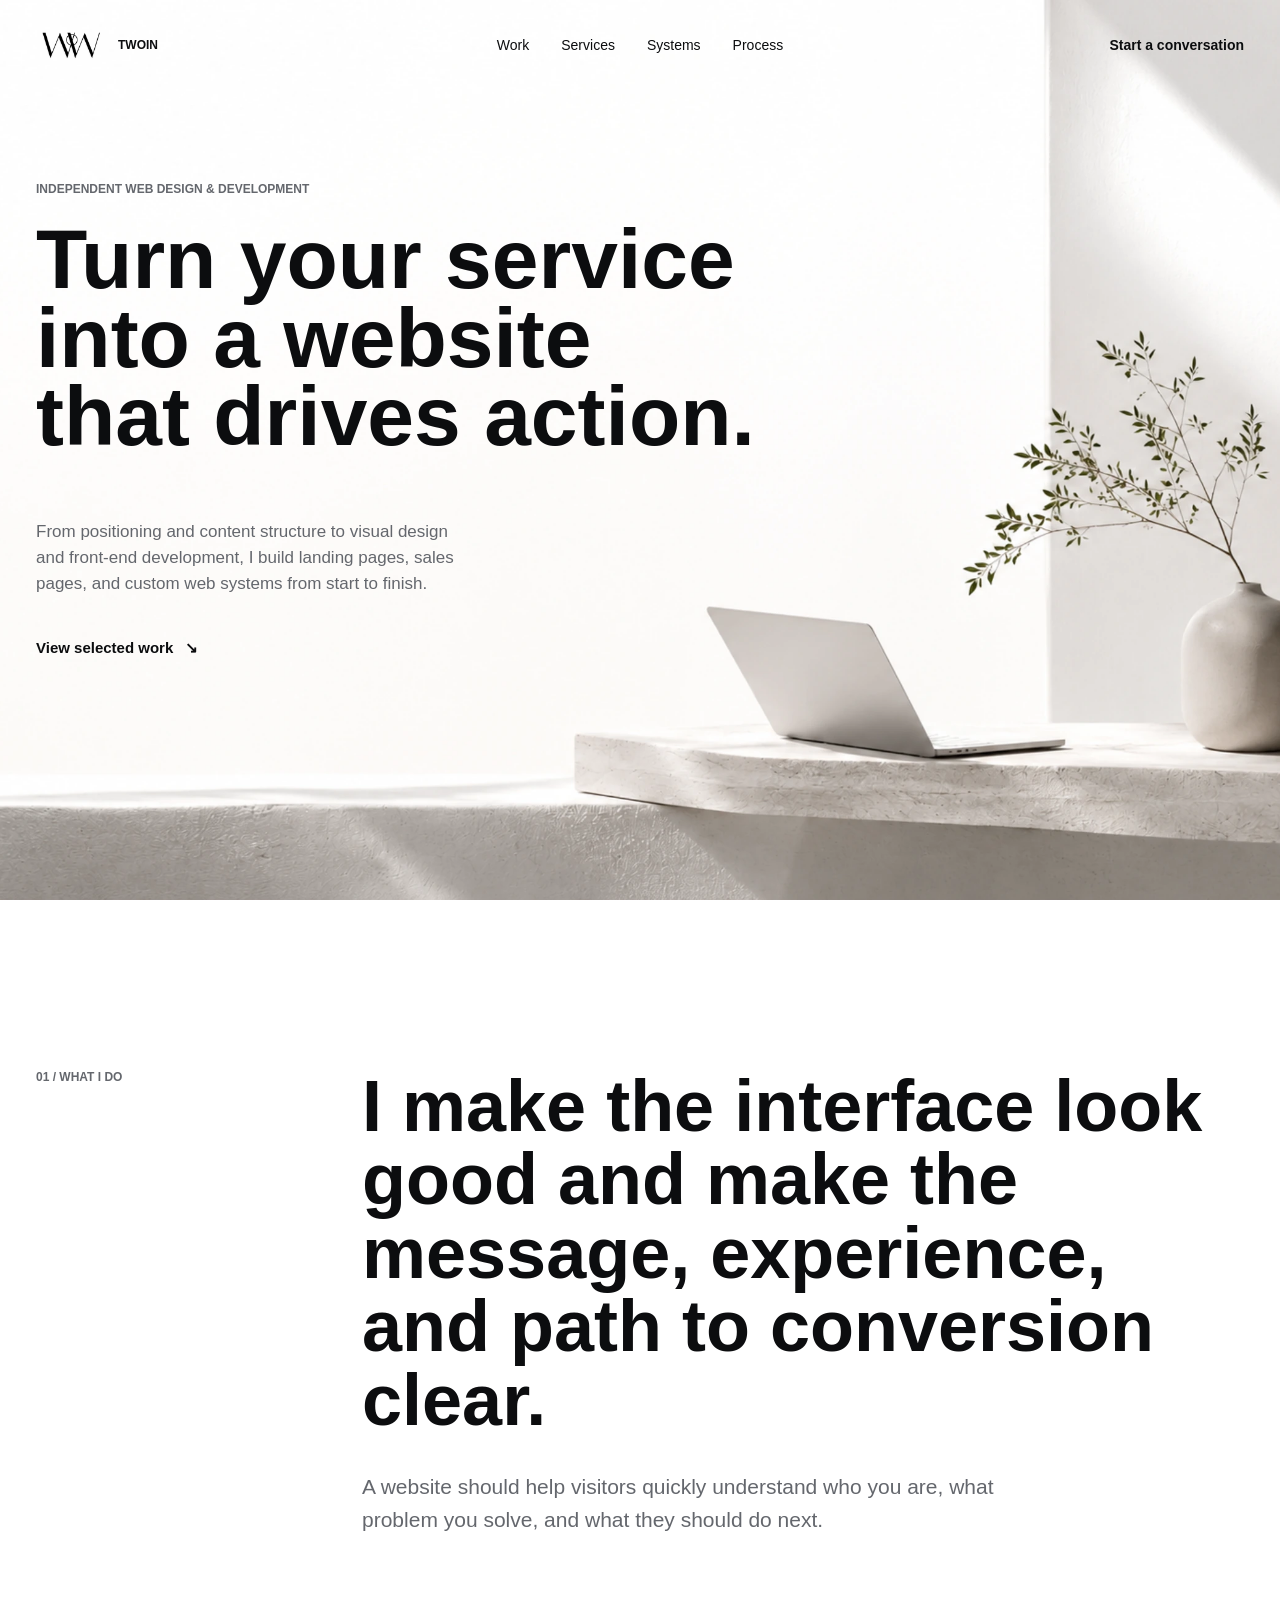
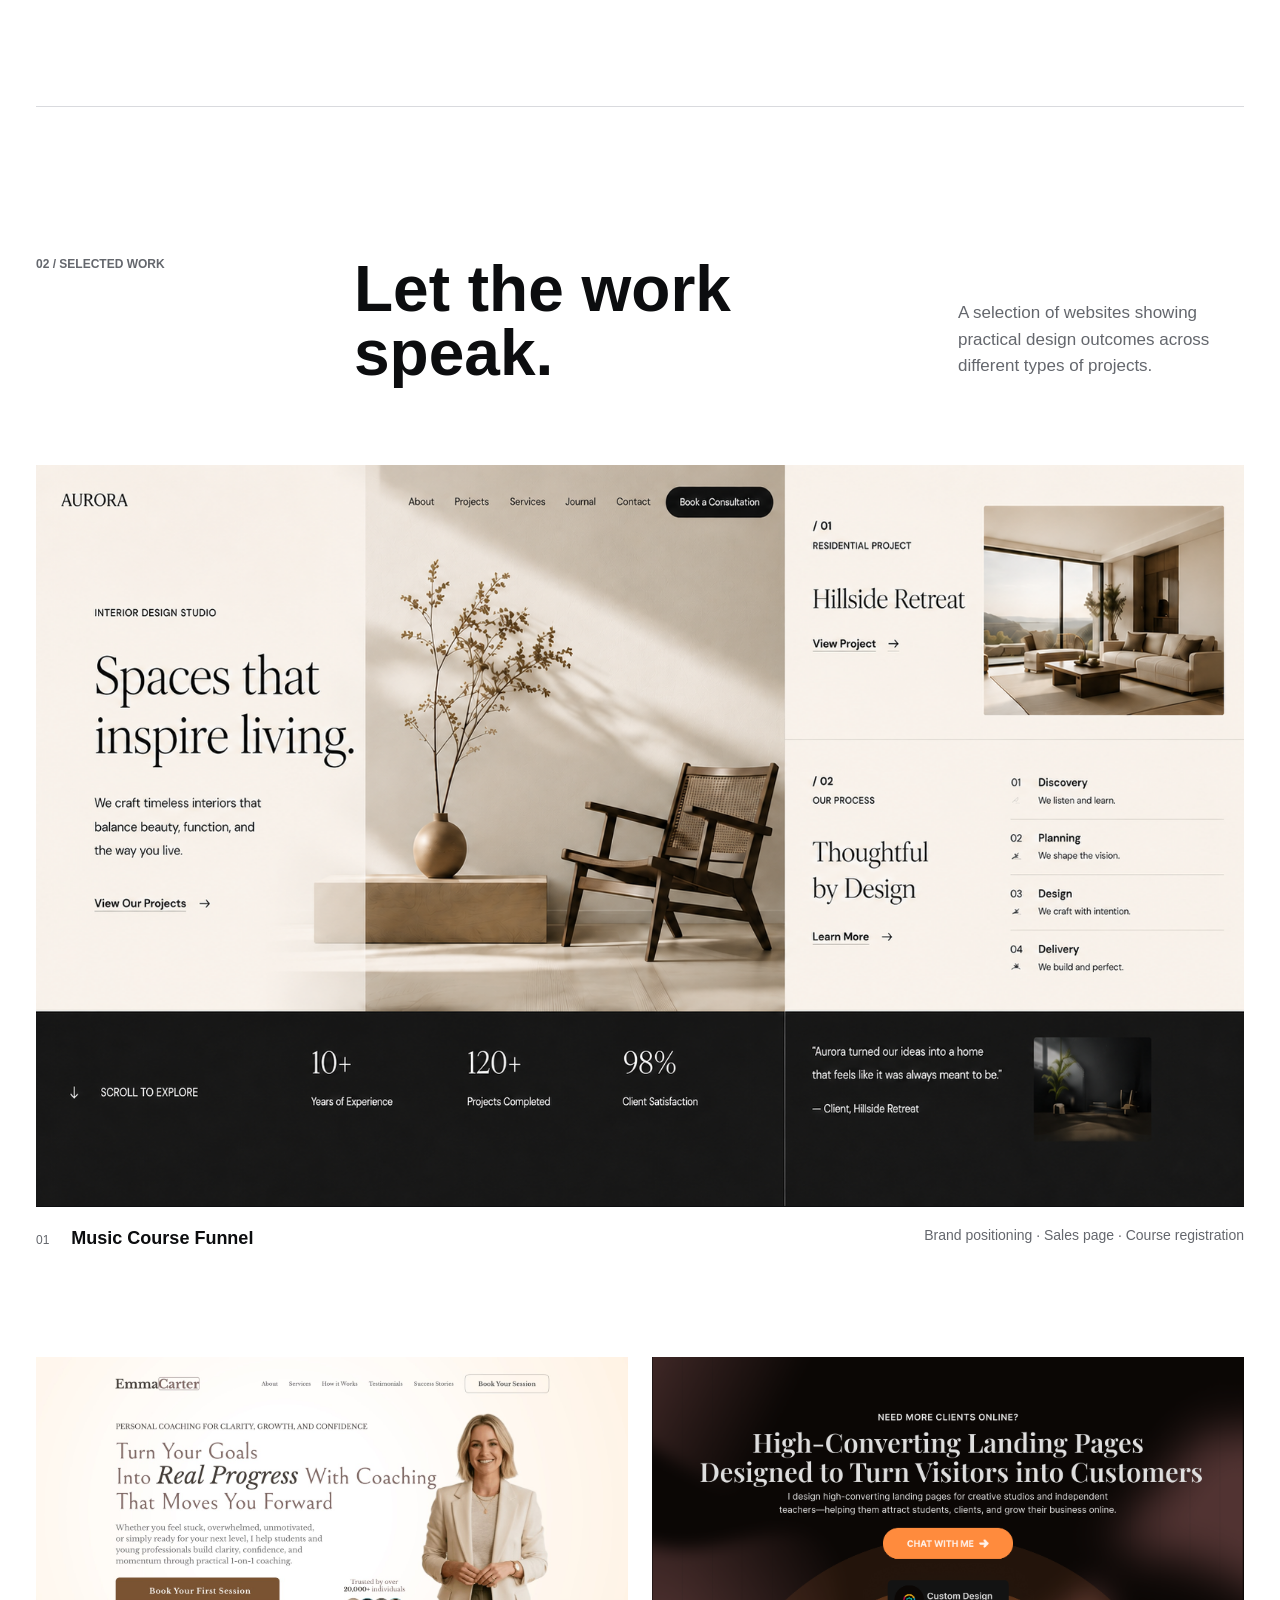
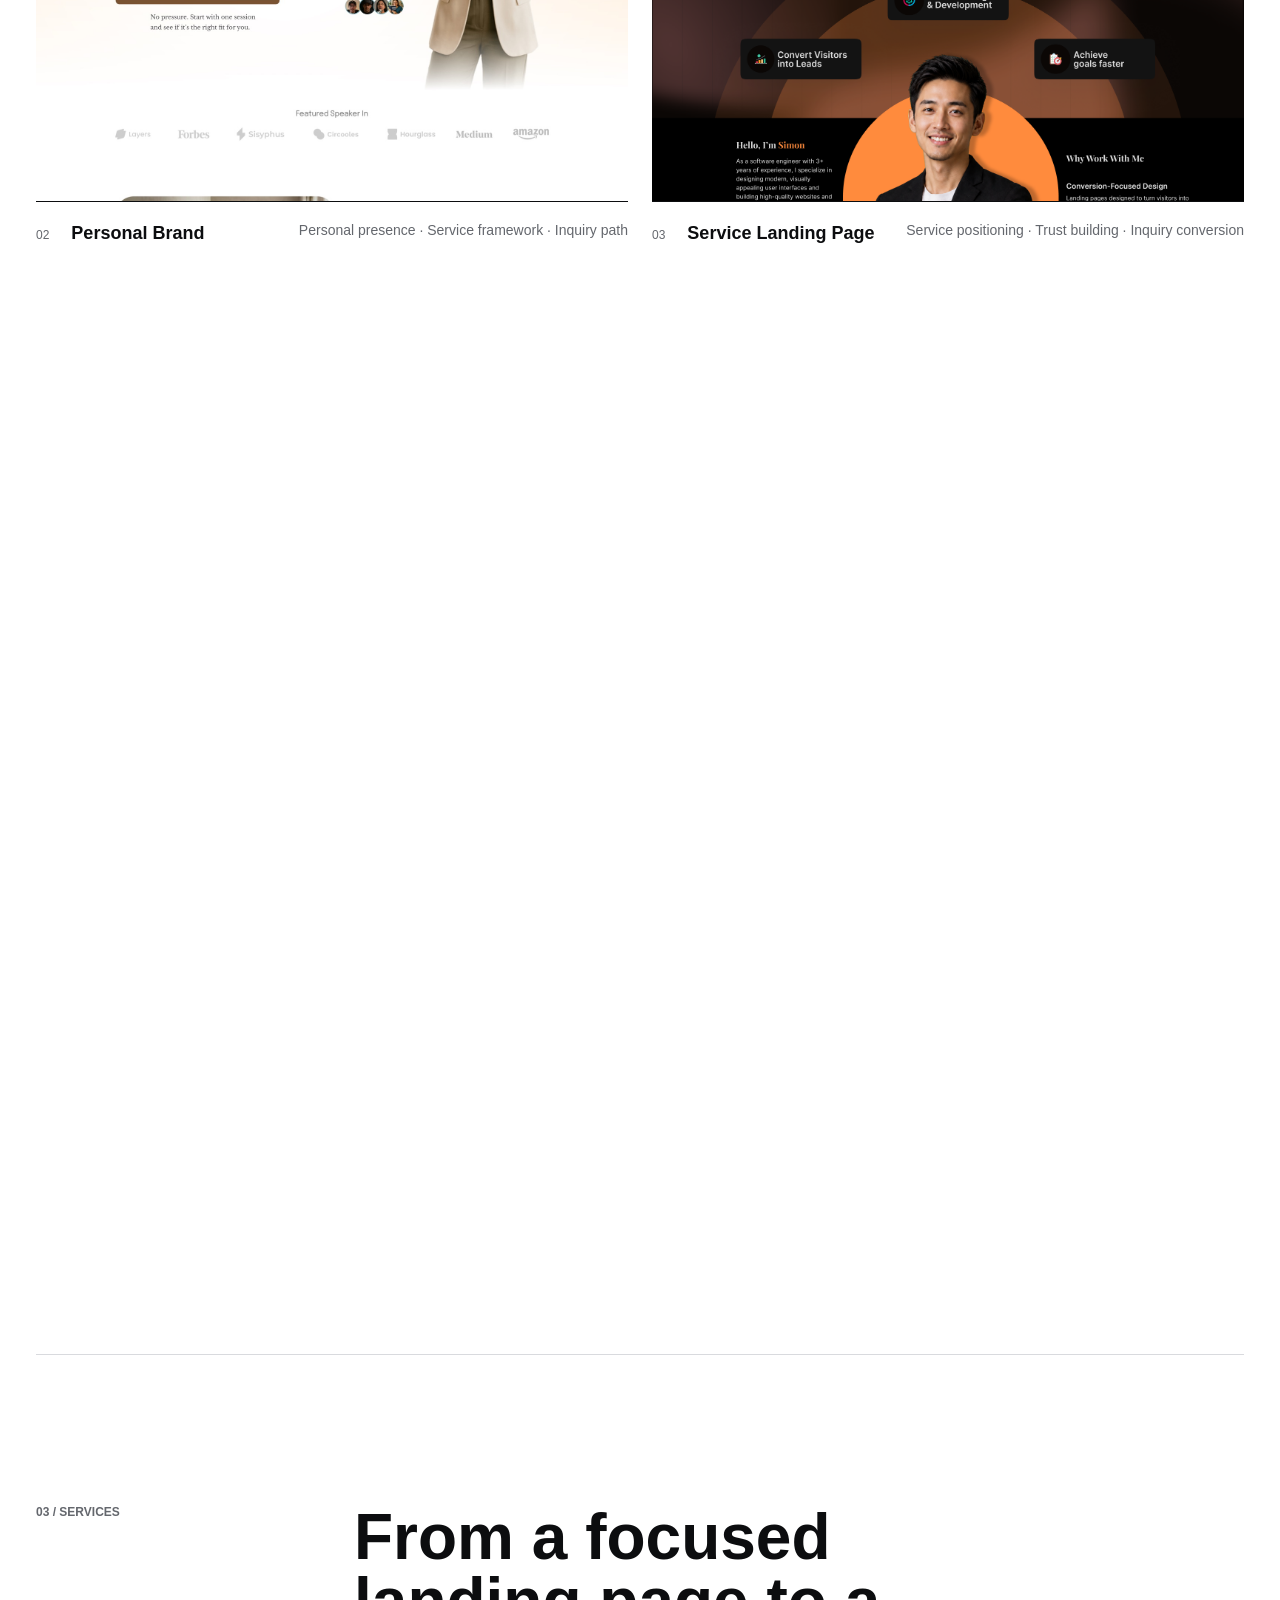
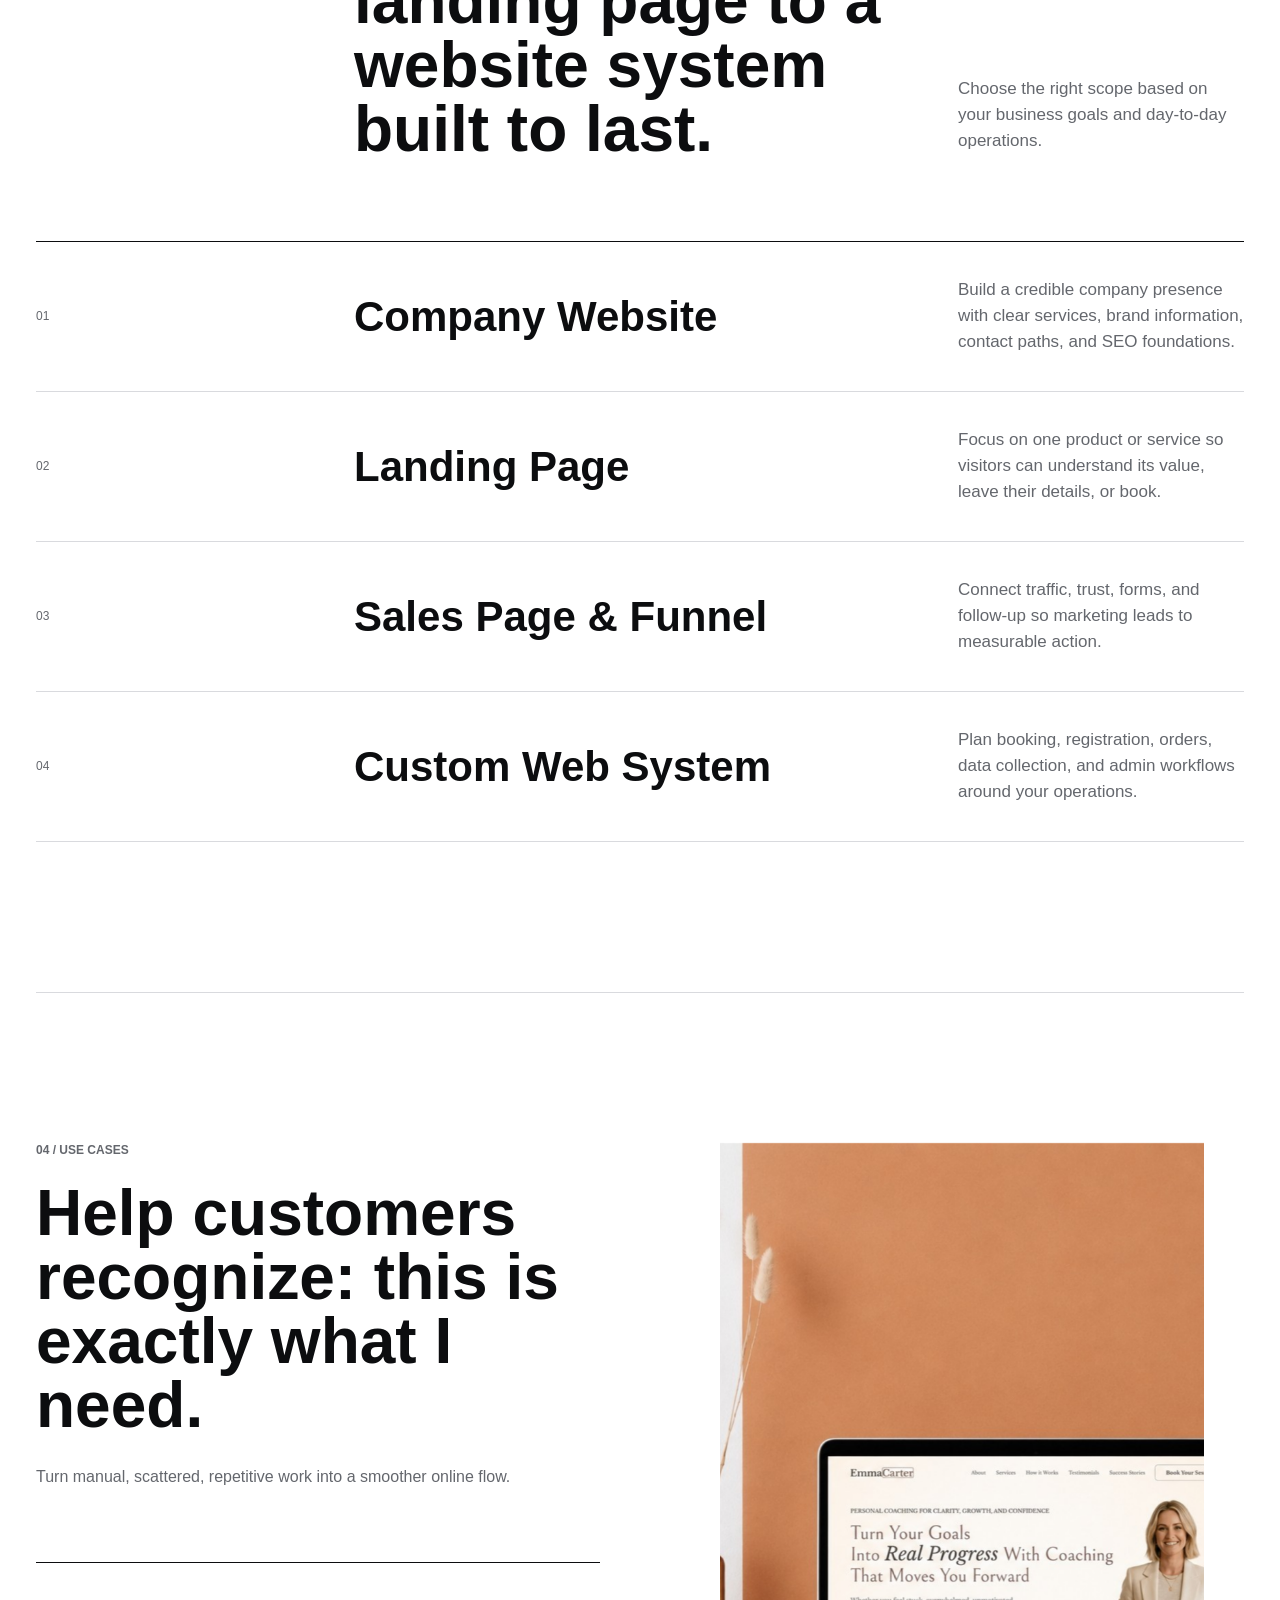
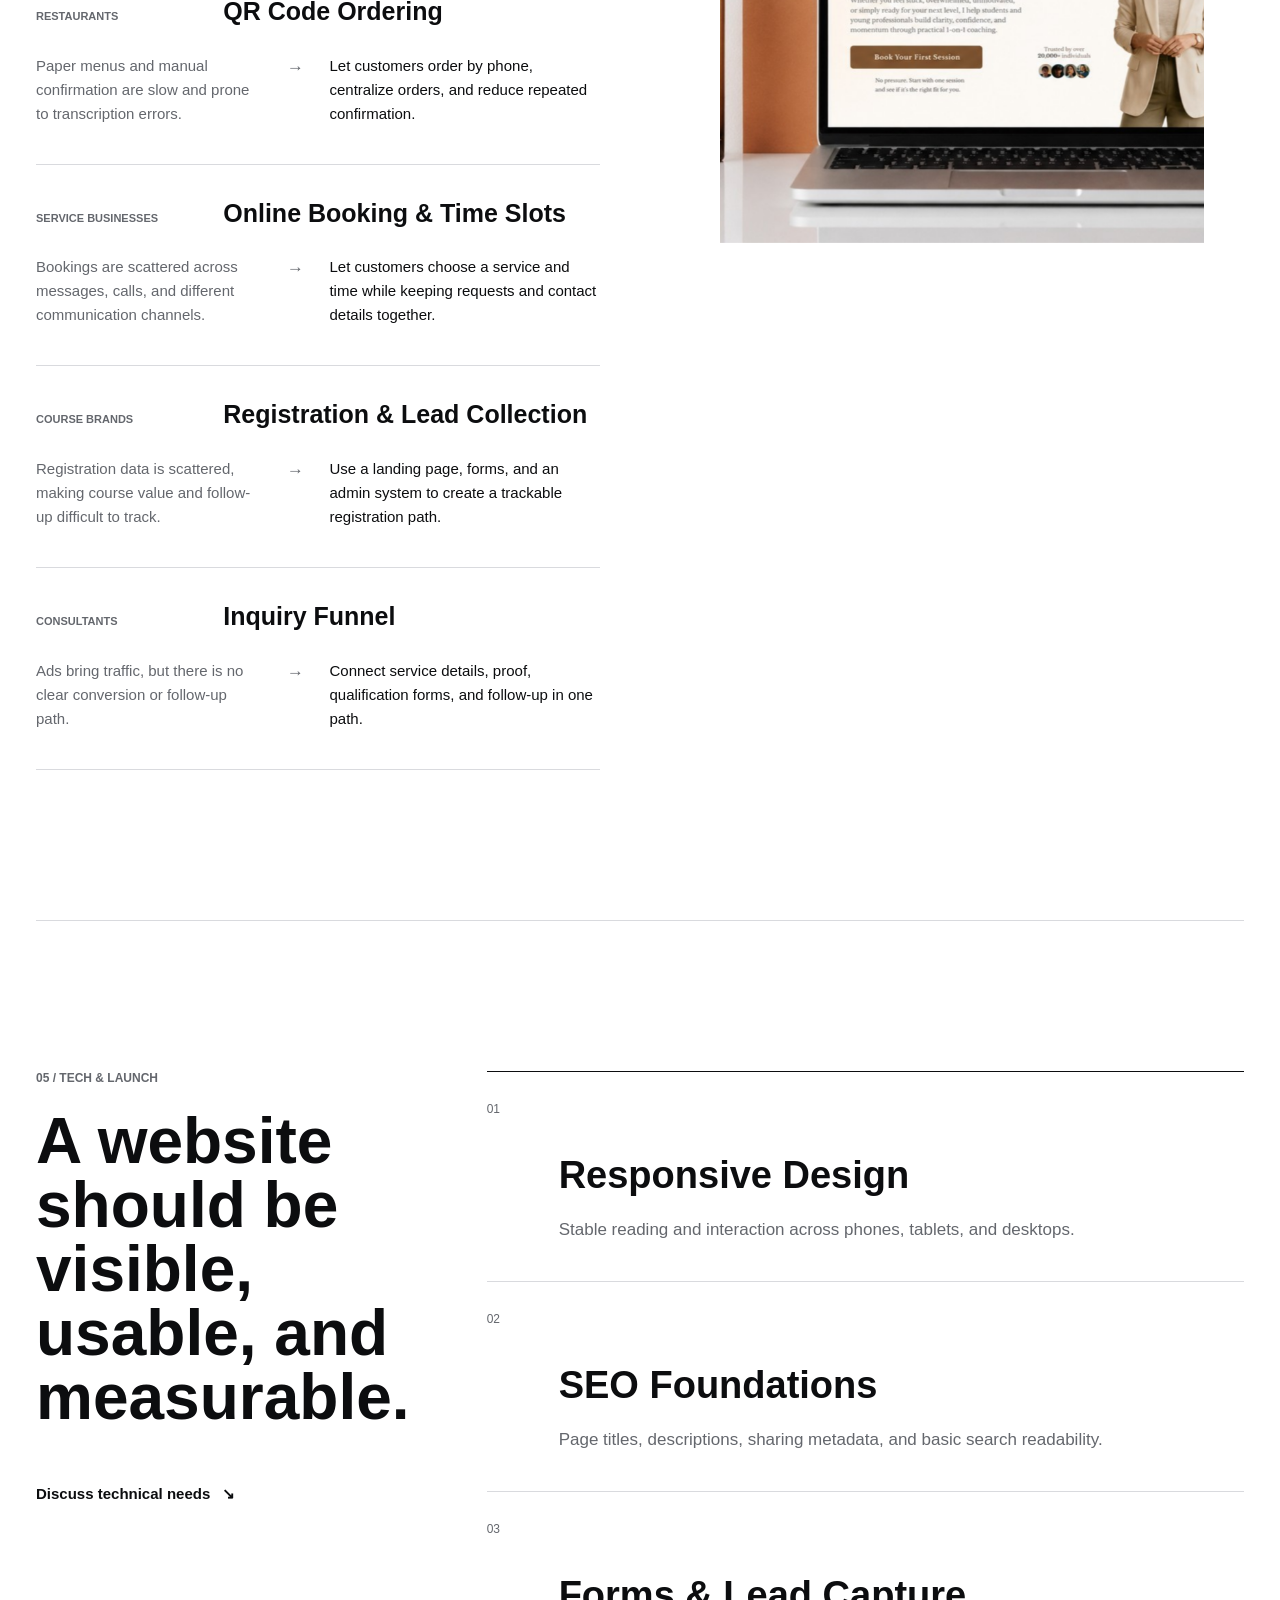
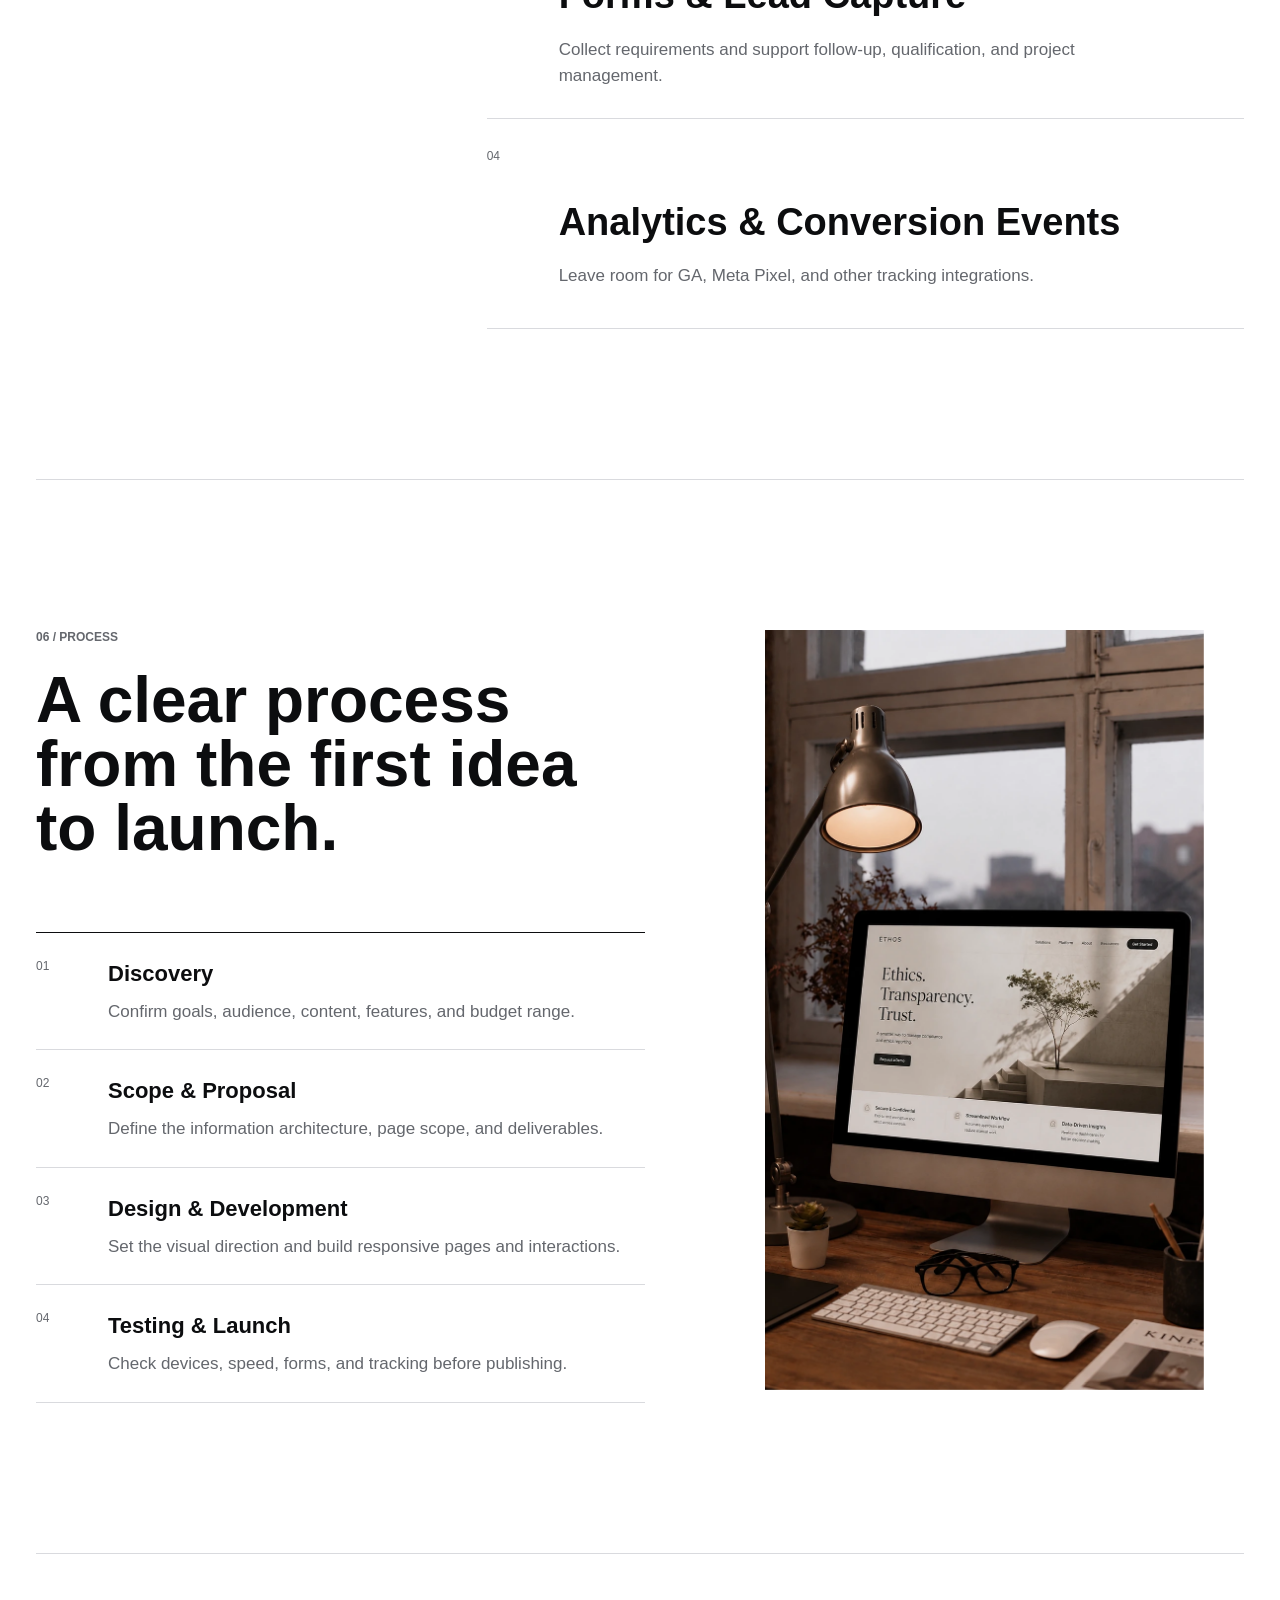
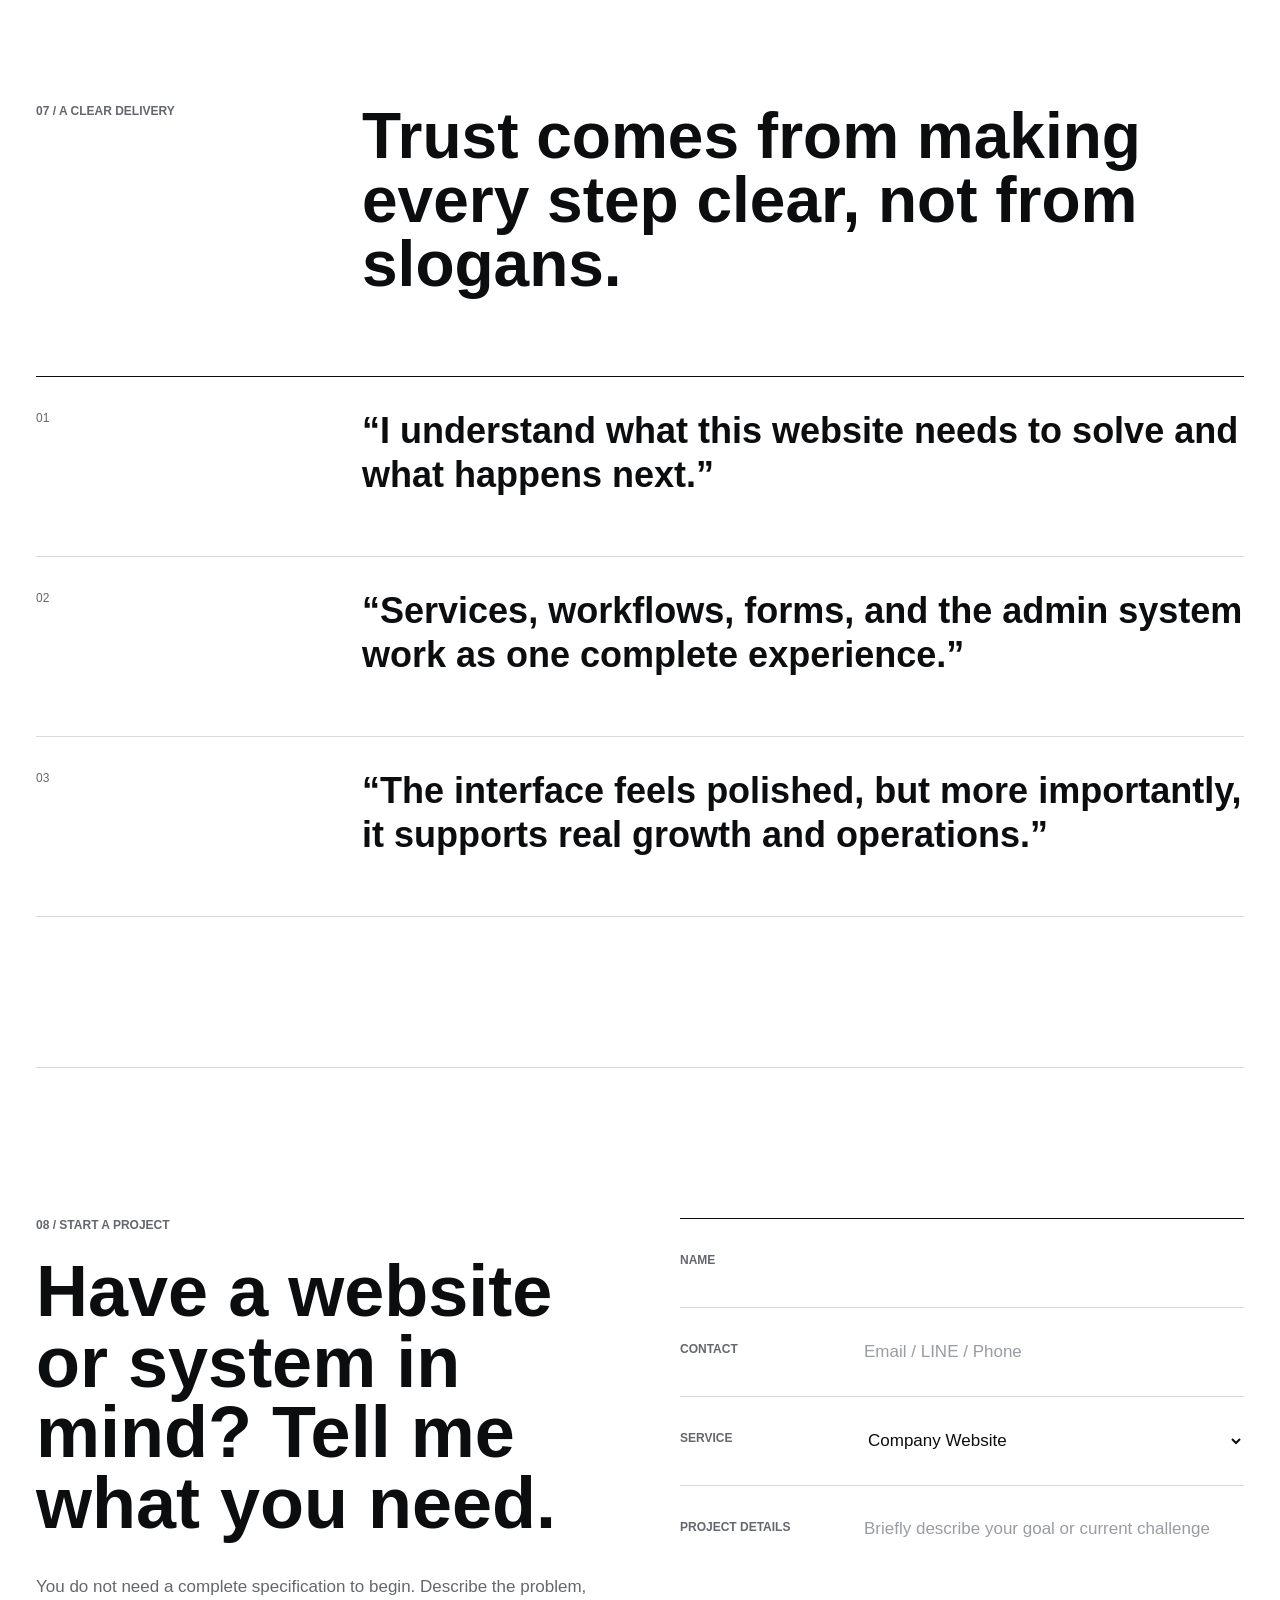
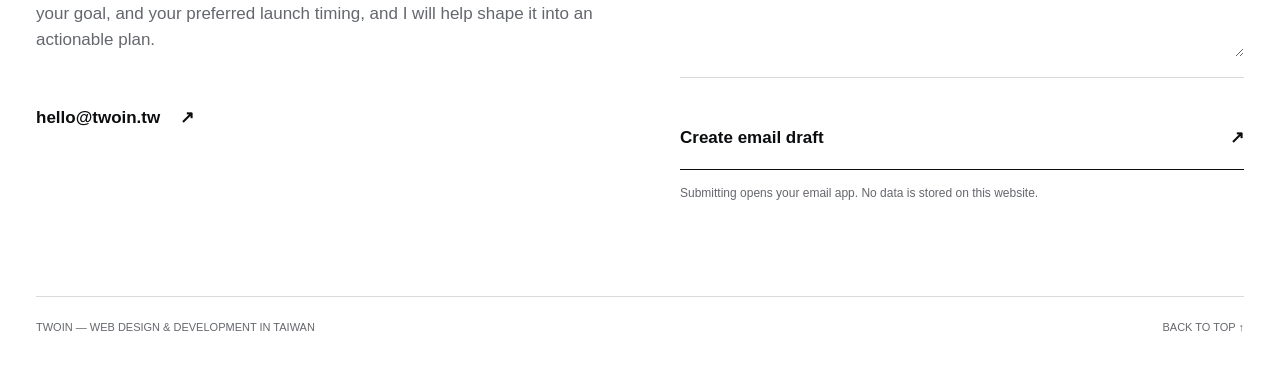
==== en/index.html @ ee0a01c5 "Add bilingual V2 website" ====
<!doctype html>
<html lang="en">
  <head>
    <meta charset="utf-8" />
    <meta name="viewport" content="width=device-width, initial-scale=1" />
    <meta
      name="description"
      content="TWOIN designs and develops websites, landing pages, sales funnels, and custom web systems from strategy through launch."
    />
    <meta name="theme-color" content="#ffffff" />
    <title>TWOIN | Web Design, Landing Pages, and Custom Systems</title>
    <link rel="alternate" hreflang="zh-Hant" href="../" />
    <link rel="alternate" hreflang="en" href="./" />
    <link rel="alternate" hreflang="x-default" href="../" />
    <link rel="preload" as="image" href="../assets/design/home-hero-background-v2.webp" type="image/webp" fetchpriority="high" />
    <link rel="stylesheet" href="../styles.css" />
    <noscript><style>.reveal{opacity:1;transform:none}</style></noscript>
    <script src="../app.js" defer></script>
  </head>
  <body>
    <a class="skip-link" href="#main">Skip to main content</a>

    <header class="site-header" data-header>
      <a class="brand" href="#top" aria-label="TWOIN home">
        <img src="../assets/design/twoin-logo-mark.png" alt="" width="240" height="110" />
        <span>TWOIN</span>
      </a>

      <nav class="main-nav" id="main-nav" aria-label="Main navigation" data-nav>
        <a href="#work">Work</a>
        <a href="#services">Services</a>
        <a href="#systems">Systems</a>
        <a href="#process">Process</a>
      </nav>

      <a class="header-cta" href="#contact">Start a conversation</a>
      <button class="menu-toggle" type="button" aria-label="Open menu" aria-controls="main-nav" aria-expanded="false" data-menu-toggle>
        <span></span><span></span>
      </button>
    </header>

    <main id="main">
      <section class="hero section-shell" id="top">
        <div class="hero-copy reveal">
          <p class="eyebrow">Independent web design &amp; development</p>
          <h1>Turn your service<br />into a website<br />that drives action.</h1>
          <div class="hero-intro">
            <p>From positioning and content structure to visual design and front-end development, I build landing pages, sales pages, and custom web systems from start to finish.</p>
            <a class="text-link" href="#work">View selected work <span aria-hidden="true">↘</span></a>
          </div>
        </div>
      </section>

      <section class="statement section-shell" id="intro" aria-labelledby="statement-title">
        <p class="section-index reveal">01 / What I do</p>
        <div class="statement-content reveal">
          <h2 id="statement-title">I make the interface look good and make the message, experience, and path to conversion clear.</h2>
          <p>A website should help visitors quickly understand who you are, what problem you solve, and what they should do next.</p>
        </div>
      </section>

      <section class="work section-shell" id="work" aria-labelledby="work-title">
        <div class="section-heading reveal">
          <p class="section-index">02 / Selected work</p>
          <h2 id="work-title">Let the work speak.</h2>
          <p>A selection of websites showing practical design outcomes across different types of projects.</p>
        </div>

        <div class="project-list">
          <article class="project project-wide reveal">
            <a href="#contact" aria-label="Discuss the music course funnel project">
              <div class="project-media project-media-showcase">
                <img src="../assets/work/aurora-showcase-full.png" alt="Interior design studio website showcase" width="1602" height="982" loading="lazy" />
              </div>
              <div class="project-meta">
                <div><span>01</span><h3>Music Course Funnel</h3></div>
                <p>Brand positioning · Sales page · Course registration</p>
              </div>
            </a>
          </article>

          <article class="project reveal">
            <a href="#contact" aria-label="Discuss the personal brand website project">
              <div class="project-media project-media-page">
                <img src="../assets/work/clarity-coach-landing.jpg" alt="Personal coaching brand website" width="1600" height="7960" loading="lazy" />
              </div>
              <div class="project-meta">
                <div><span>02</span><h3>Personal Brand</h3></div>
                <p>Personal presence · Service framework · Inquiry path</p>
              </div>
            </a>
          </article>

          <article class="project reveal">
            <a href="#contact" aria-label="Discuss the service landing page project">
              <div class="project-media project-media-page">
                <img src="../assets/work/music-lesson-landing.png" alt="Web design service landing page" width="1600" height="5742" loading="lazy" />
              </div>
              <div class="project-meta">
                <div><span>03</span><h3>Service Landing Page</h3></div>
                <p>Service positioning · Trust building · Inquiry conversion</p>
              </div>
            </a>
          </article>

          <article class="project project-wide reveal">
            <a href="#contact" aria-label="Discuss the consulting offer page project">
              <div class="project-media project-media-nexora">
                <img src="../assets/work/nexora-showcase-complete-v2.png" alt="Digital product and platform website showcase" width="1536" height="1024" loading="lazy" />
              </div>
              <div class="project-meta">
                <div><span>04</span><h3>Consulting Offer Page</h3></div>
                <p>Service details · Lead magnet · Booking path</p>
              </div>
            </a>
          </article>
        </div>
      </section>

      <section class="services section-shell" id="services" aria-labelledby="services-title">
        <div class="section-heading reveal">
          <p class="section-index">03 / Services</p>
          <h2 id="services-title">From a focused landing page to a website system built to last.</h2>
          <p>Choose the right scope based on your business goals and day-to-day operations.</p>
        </div>

        <div class="service-rows">
          <article class="service-row reveal">
            <span>01</span><h3>Company Website</h3><p>Build a credible company presence with clear services, brand information, contact paths, and SEO foundations.</p>
          </article>
          <article class="service-row reveal">
            <span>02</span><h3>Landing Page</h3><p>Focus on one product or service so visitors can understand its value, leave their details, or book.</p>
          </article>
          <article class="service-row reveal">
            <span>03</span><h3>Sales Page &amp; Funnel</h3><p>Connect traffic, trust, forms, and follow-up so marketing leads to measurable action.</p>
          </article>
          <article class="service-row reveal">
            <span>04</span><h3>Custom Web System</h3><p>Plan booking, registration, orders, data collection, and admin workflows around your operations.</p>
          </article>
        </div>

      </section>

      <section class="use-cases section-shell" id="use-cases" aria-labelledby="use-cases-title">
        <div class="use-cases-copy reveal">
          <p class="section-index">04 / Use cases</p>
          <h2 id="use-cases-title">Help customers recognize: this is exactly what I need.</h2>
          <p class="use-cases-subtitle" id="systems">Turn manual, scattered, repetitive work into a smoother online flow.</p>

          <div class="use-case-list">
            <article>
              <header class="use-case-heading"><span>Restaurants</span><h3>QR Code Ordering</h3></header>
              <div class="use-case-flow">
                <div><p>Paper menus and manual confirmation are slow and prone to transcription errors.</p></div>
                <span class="case-arrow" aria-hidden="true">→</span>
                <div><p>Let customers order by phone, centralize orders, and reduce repeated confirmation.</p></div>
              </div>
            </article>
            <article>
              <header class="use-case-heading"><span>Service businesses</span><h3>Online Booking &amp; Time Slots</h3></header>
              <div class="use-case-flow">
                <div><p>Bookings are scattered across messages, calls, and different communication channels.</p></div>
                <span class="case-arrow" aria-hidden="true">→</span>
                <div><p>Let customers choose a service and time while keeping requests and contact details together.</p></div>
              </div>
            </article>
            <article>
              <header class="use-case-heading"><span>Course brands</span><h3>Registration &amp; Lead Collection</h3></header>
              <div class="use-case-flow">
                <div><p>Registration data is scattered, making course value and follow-up difficult to track.</p></div>
                <span class="case-arrow" aria-hidden="true">→</span>
                <div><p>Use a landing page, forms, and an admin system to create a trackable registration path.</p></div>
              </div>
            </article>
            <article>
              <header class="use-case-heading"><span>Consultants</span><h3>Inquiry Funnel</h3></header>
              <div class="use-case-flow">
                <div><p>Ads bring traffic, but there is no clear conversion or follow-up path.</p></div>
                <span class="case-arrow" aria-hidden="true">→</span>
                <div><p>Connect service details, proof, qualification forms, and follow-up in one path.</p></div>
              </div>
            </article>
          </div>
        </div>
        <figure class="use-cases-media reveal">
          <img src="../assets/design/Page5.jpg" alt="Consulting website displayed on a laptop" width="933" height="1024" loading="lazy" />
        </figure>
      </section>

      <section class="tech section-shell" id="tech" aria-labelledby="tech-title">
        <div class="tech-intro reveal">
          <p class="section-index">05 / Tech &amp; launch</p>
          <h2 id="tech-title">A website should be visible, usable, and measurable.</h2>
          <a class="text-link" href="#contact">Discuss technical needs <span aria-hidden="true">↘</span></a>
        </div>
        <div class="tech-list">
          <article class="reveal"><span>01</span><h3>Responsive Design</h3><p>Stable reading and interaction across phones, tablets, and desktops.</p></article>
          <article class="reveal"><span>02</span><h3>SEO Foundations</h3><p>Page titles, descriptions, sharing metadata, and basic search readability.</p></article>
          <article class="reveal"><span>03</span><h3>Forms &amp; Lead Capture</h3><p>Collect requirements and support follow-up, qualification, and project management.</p></article>
          <article class="reveal"><span>04</span><h3>Analytics &amp; Conversion Events</h3><p>Leave room for GA, Meta Pixel, and other tracking integrations.</p></article>
        </div>
      </section>

      <section class="process section-shell" id="process" aria-labelledby="process-title">
        <div class="process-copy reveal">
          <p class="section-index">06 / Process</p>
          <h2 id="process-title">A clear process from the first idea to launch.</h2>
          <ol class="process-list">
            <li><span>01</span><div><h3>Discovery</h3><p>Confirm goals, audience, content, features, and budget range.</p></div></li>
            <li><span>02</span><div><h3>Scope &amp; Proposal</h3><p>Define the information architecture, page scope, and deliverables.</p></div></li>
            <li><span>03</span><div><h3>Design &amp; Development</h3><p>Set the visual direction and build responsive pages and interactions.</p></div></li>
            <li><span>04</span><div><h3>Testing &amp; Launch</h3><p>Check devices, speed, forms, and tracking before publishing.</p></div></li>
          </ol>
        </div>
        <figure class="process-media reveal">
          <img src="../assets/design/Page8-v3.webp" alt="A website project displayed on a desktop computer" width="1023" height="1537" loading="lazy" />
        </figure>
      </section>

      <section class="proof section-shell" aria-labelledby="proof-title">
        <div class="section-heading reveal">
          <p class="section-index">07 / A clear delivery</p>
          <h2 id="proof-title">Trust comes from making every step clear, not from slogans.</h2>
        </div>
        <div class="proof-list">
          <blockquote class="reveal"><span>01</span><p>“I understand what this website needs to solve and what happens next.”</p></blockquote>
          <blockquote class="reveal"><span>02</span><p>“Services, workflows, forms, and the admin system work as one complete experience.”</p></blockquote>
          <blockquote class="reveal"><span>03</span><p>“The interface feels polished, but more importantly, it supports real growth and operations.”</p></blockquote>
        </div>
      </section>

      <section class="contact section-shell" id="contact" aria-labelledby="contact-title">
        <div class="contact-copy reveal">
          <p class="section-index">08 / Start a project</p>
          <h2 id="contact-title">Have a website or system in mind? Tell me what you need.</h2>
          <p>You do not need a complete specification to begin. Describe the problem, your goal, and your preferred launch timing, and I will help shape it into an actionable plan.</p>
          <a class="contact-mail" href="mailto:hello@twoin.tw">hello@twoin.tw <span aria-hidden="true">↗</span></a>
        </div>

        <form class="contact-form" data-contact-form>
          <div class="field-row">
            <label for="name">Name</label>
            <input id="name" type="text" name="name" autocomplete="name" required />
          </div>
          <div class="field-row">
            <label for="contact-method">Contact</label>
            <input id="contact-method" type="text" name="contact" autocomplete="email" placeholder="Email / LINE / Phone" required />
          </div>
          <div class="field-row">
            <label for="service">Service</label>
            <select id="service" name="service">
              <option>Company Website</option><option>Landing Page</option><option>Sales Page &amp; Funnel</option><option>Custom Web System</option><option>Not sure yet — let's discuss</option>
            </select>
          </div>
          <div class="field-row field-message">
            <label for="message">Project details</label>
            <textarea id="message" name="message" rows="5" placeholder="Briefly describe your goal or current challenge" required></textarea>
          </div>
          <button type="submit">Create email draft <span aria-hidden="true">↗</span></button>
          <p class="form-note" data-form-status aria-live="polite">Submitting opens your email app. No data is stored on this website.</p>
        </form>

        <footer class="site-footer">
          <p>TWOIN — Web design &amp; development in Taiwan</p>
          <a href="#top">Back to top ↑</a>
        </footer>
      </section>
    </main>
  </body>
</html>
---- styles.css ----
:root {
  --paper: #ffffff;
  --ink: #0c0d0f;
  --muted: #64676d;
  --line: #d9dade;
  --soft: #f2f3f5;
  --accent: #155eef;
  --shell: min(1440px, calc(100% - 72px));
  --sans: Inter, "Helvetica Neue", Arial, "PingFang TC", "Noto Sans TC", sans-serif;
  --ease: cubic-bezier(0.22, 1, 0.36, 1);
}

/* V2 reverse rules live in DESIGN-RULES.md. Keep the page white, typographic,
   work-first, and restrained. Essential content must never depend on motion. */

* { box-sizing: border-box; }
html { scroll-behavior: smooth; scroll-padding-top: 92px; }
body {
  margin: 0;
  overflow-x: hidden;
  color: var(--ink);
  background: var(--paper);
  font-family: var(--sans);
  font-size: 17px;
  line-height: 1.55;
  letter-spacing: 0;
  -webkit-font-smoothing: antialiased;
}
body.nav-open { overflow: hidden; }
img { display: block; width: 100%; height: auto; }
a { color: inherit; text-decoration: none; }
button, input, select, textarea { color: inherit; font: inherit; }
button, a, select { touch-action: manipulation; }
h1, h2, h3, p, figure, blockquote { margin-top: 0; }

:focus-visible { outline: 3px solid var(--accent); outline-offset: 4px; }
.skip-link {
  position: fixed;
  top: 12px;
  left: 12px;
  z-index: 1000;
  padding: 12px 16px;
  background: var(--ink);
  color: white;
  transform: translateY(-160%);
}
.skip-link:focus { transform: translateY(0); }
.section-shell { width: var(--shell); margin-inline: auto; }

.site-header {
  position: sticky;
  top: 0;
  z-index: 100;
  width: var(--shell);
  min-height: 92px;
  margin-inline: auto;
  display: grid;
  grid-template-columns: 1fr auto 1fr;
  align-items: center;
  border-bottom: 1px solid transparent;
  background: transparent;
}
.site-header::before {
  position: absolute;
  inset: 0 50%;
  z-index: -1;
  width: 100vw;
  border-bottom: 1px solid transparent;
  background: rgba(255, 255, 255, 0.94);
  box-shadow: 0 10px 28px rgba(12, 13, 15, 0.04);
  content: "";
  opacity: 0;
  transform: translateX(-50%);
  transition: opacity 240ms ease, border-color 240ms ease;
  backdrop-filter: blur(14px);
}
.site-header.is-scrolled {
  border-color: transparent;
}
.site-header.is-scrolled::before {
  border-color: var(--line);
  opacity: 1;
}
.brand { display: inline-flex; width: max-content; align-items: center; gap: 10px; font-size: 12px; font-weight: 750; }
.brand img { width: 72px; height: 34px; object-fit: contain; filter: brightness(0); }
.main-nav { display: flex; align-items: center; gap: 32px; font-size: 14px; }
.main-nav a, .header-cta, .text-link, .contact-mail { position: relative; }
.main-nav a::after, .header-cta::after, .text-link::after, .contact-mail::after {
  position: absolute;
  right: 0;
  bottom: -5px;
  left: 0;
  height: 1px;
  background: currentColor;
  content: "";
  transform: scaleX(0);
  transform-origin: right;
  transition: transform 240ms var(--ease);
}
.main-nav a:hover::after, .header-cta:hover::after, .text-link:hover::after, .contact-mail:hover::after {
  transform: scaleX(1);
  transform-origin: left;
}
.header-cta { justify-self: end; font-size: 14px; font-weight: 700; }
.menu-toggle {
  display: none;
  width: 46px;
  height: 46px;
  padding: 12px 9px;
  border: 0;
  background: transparent;
  cursor: pointer;
}
.menu-toggle span { display: block; width: 100%; height: 1px; margin: 7px 0; background: var(--ink); transition: transform 220ms var(--ease); }

.eyebrow, .section-index {
  margin-bottom: 24px;
  color: var(--muted);
  font-size: 12px;
  font-weight: 700;
  line-height: 1.2;
  text-transform: uppercase;
}

.hero {
  position: relative;
  isolation: isolate;
  min-height: calc(100svh - 92px);
  padding: 90px 0 64px;
  display: flex;
  flex-direction: column;
  justify-content: flex-start;
}
.hero::before {
  position: absolute;
  top: -92px;
  left: 50%;
  z-index: -1;
  width: 100vw;
  height: calc(100% + 92px);
  background: var(--paper) url("./assets/design/home-hero-background-v2.webp") center center / cover no-repeat;
  content: "";
  transform: translateX(-50%);
}
.hero-copy { max-width: 780px; }
.hero-copy .eyebrow { margin-bottom: 24px; }
.hero h1 {
  max-width: 780px;
  margin-bottom: 0;
  font-size: 84px;
  font-weight: 780;
  line-height: 0.93;
}
.hero-intro { max-width: 430px; margin-top: 64px; }
.hero-intro p { margin-bottom: 28px; color: var(--muted); }
.text-link { display: inline-flex; min-height: 44px; align-items: center; gap: 12px; font-size: 15px; font-weight: 700; }

.statement {
  padding: 170px 0;
  display: grid;
  grid-template-columns: 1fr 3fr;
  gap: 32px;
  border-bottom: 1px solid var(--line);
}
.statement-content h2 {
  max-width: 1120px;
  margin-bottom: 34px;
  font-size: 72px;
  font-weight: 650;
  line-height: 1.02;
}
.statement-content > p { max-width: 700px; margin-bottom: 0; color: var(--muted); font-size: 21px; }

.work, .services, .tech, .proof { padding: 150px 0; border-bottom: 1px solid var(--line); }
.section-heading {
  margin-bottom: 80px;
  display: grid;
  grid-template-columns: 1fr 2fr 1fr;
  gap: 32px;
  align-items: end;
}
.section-heading .section-index { align-self: start; }
.section-heading h2 { margin-bottom: 0; font-size: 64px; font-weight: 680; line-height: 1; }
.section-heading > p:last-child { max-width: 360px; margin: 0 0 6px; color: var(--muted); }

.project-list { display: grid; grid-template-columns: repeat(2, minmax(0, 1fr)); gap: 104px 24px; }
.project-wide { grid-column: 1 / -1; }
.project-media { overflow: hidden; background: var(--soft); }
.project-media-wide { aspect-ratio: 2400 / 760; }
.project-media-showcase { aspect-ratio: 1602 / 982; }
.project-media-nexora { background: #031928; }
.project-media-page { aspect-ratio: 4 / 3; }
.project-media img { height: 100%; object-fit: cover; transition: transform 400ms var(--ease); }
.project-media-page img { object-position: top center; }
.project-media-nexora img { height: auto; object-fit: contain; object-position: top center; }
.project a:hover .project-media img { transform: scale(1.018); }
.project a:hover .project-media-nexora img { transform: none; }
.project-meta {
  padding-top: 18px;
  display: flex;
  justify-content: space-between;
  gap: 24px;
  border-top: 1px solid var(--ink);
}
.project-meta div { display: flex; align-items: baseline; gap: 22px; }
.project-meta span { color: var(--muted); font-size: 12px; }
.project-meta h3 { margin: 0; font-size: 18px; font-weight: 700; }
.project-meta p { margin: 0; color: var(--muted); font-size: 14px; text-align: right; }

.services .section-heading { grid-template-columns: 1fr 2fr 1fr; }
.service-rows { border-top: 1px solid var(--ink); }
.service-row {
  min-height: 150px;
  padding: 30px 0;
  display: grid;
  grid-template-columns: 1fr 2fr 1fr;
  gap: 32px;
  align-items: center;
  border-bottom: 1px solid var(--line);
}
.service-row > span { color: var(--muted); font-size: 12px; }
.service-row h3 { margin: 0; font-size: 42px; font-weight: 620; }
.service-row p { margin: 0; color: var(--muted); }

.use-cases {
  min-height: 100svh;
  padding: 150px 0;
  display: grid;
  grid-template-columns: 1fr 1fr;
  gap: 80px;
  align-items: start;
  border-bottom: 1px solid var(--line);
}
.use-cases-copy h2 { max-width: 650px; margin-bottom: 28px; font-size: 64px; font-weight: 680; line-height: 1; }
.use-cases-subtitle {
  max-width: 560px;
  margin-bottom: 72px;
  color: var(--muted);
  font-size: 16px;
  line-height: 1.55;
  scroll-margin-top: 120px;
}
.use-case-list { border-top: 1px solid var(--ink); }
.use-case-list article {
  padding: 34px 0 38px;
  border-bottom: 1px solid var(--line);
}
.use-case-list { margin-top: 58px; }
.use-case-heading { display: grid; grid-template-columns: 0.62fr 1.38fr; gap: 18px; align-items: baseline; }
.use-case-heading span { color: var(--muted); font-size: 11px; font-weight: 700; text-transform: uppercase; }
.use-case-heading h3 { margin: 0; font-size: 25px; font-weight: 650; line-height: 1.15; }
.use-case-flow {
  margin-top: 28px;
  display: grid;
  grid-template-columns: minmax(0, 1fr) 32px minmax(0, 1.2fr);
  gap: 18px;
  align-items: start;
}
.use-case-flow p { margin: 0; color: var(--muted); font-size: 15px; line-height: 1.6; }
.use-case-flow div:last-child p { color: var(--ink); }
.case-arrow { padding-top: 1px; color: var(--muted); text-align: center; }
.use-cases-media { position: sticky; top: 124px; margin-bottom: 0; }
.use-cases-media img { min-height: 700px; object-fit: cover; }

.tech { display: grid; grid-template-columns: 1fr 2fr; gap: 72px; }
.tech-intro { position: sticky; top: 124px; align-self: start; }
.tech-intro h2 { max-width: 620px; margin-bottom: 42px; font-size: 64px; font-weight: 680; line-height: 1; }
.tech-list { border-top: 1px solid var(--ink); }
.tech-list article {
  min-height: 210px;
  padding: 28px 0;
  display: grid;
  grid-template-columns: 72px 1fr;
  align-content: start;
  border-bottom: 1px solid var(--line);
}
.tech-list span { color: var(--muted); font-size: 12px; }
.tech-list h3 { margin: 46px 0 12px; grid-column: 2; font-size: 38px; font-weight: 620; }
.tech-list p { max-width: 580px; margin: 0; grid-column: 2; color: var(--muted); }

.process {
  min-height: 100svh;
  padding: 150px 0;
  display: grid;
  grid-template-columns: 1.08fr 0.92fr;
  gap: 80px;
  align-items: start;
  border-bottom: 1px solid var(--line);
}
.process-copy h2 { max-width: 720px; margin-bottom: 72px; font-size: 64px; font-weight: 680; line-height: 1; }
.process-list { margin: 0; padding: 0; list-style: none; border-top: 1px solid var(--ink); }
.process-list li { min-height: 112px; padding: 24px 0; display: grid; grid-template-columns: 72px 1fr; border-bottom: 1px solid var(--line); }
.process-list li > span { color: var(--muted); font-size: 12px; }
.process-list h3 { margin: 0 0 8px; font-size: 22px; }
.process-list p { margin: 0; color: var(--muted); }
.process-media { position: sticky; top: 124px; margin-bottom: 0; }
.process-media img { min-height: 760px; object-fit: cover; }

.proof .section-heading { grid-template-columns: 1fr 3fr; }
.proof .section-heading h2 { max-width: 980px; }
.proof-list { border-top: 1px solid var(--ink); }
.proof-list blockquote {
  min-height: 180px;
  margin: 0;
  padding: 32px 0;
  display: grid;
  grid-template-columns: 1fr 3fr;
  gap: 32px;
  align-items: start;
  border-bottom: 1px solid var(--line);
}
.proof-list span { color: var(--muted); font-size: 12px; }
.proof-list p { max-width: 980px; margin: 0; font-size: 36px; font-weight: 560; line-height: 1.22; }

.contact { min-height: 100svh; padding: 150px 0 32px; display: grid; grid-template-columns: 1fr 1fr; gap: 80px; align-content: space-between; }
.contact-copy h2 { max-width: 720px; margin-bottom: 36px; font-size: 72px; font-weight: 680; line-height: 0.98; }
.contact-copy > p:not(.section-index) { max-width: 610px; color: var(--muted); }
.contact-mail { display: inline-flex; min-height: 48px; margin-top: 24px; align-items: center; gap: 20px; font-weight: 700; }
.contact-form { border-top: 1px solid var(--ink); }
.field-row { display: grid; grid-template-columns: 160px 1fr; gap: 24px; padding: 20px 0; border-bottom: 1px solid var(--line); }
.field-row label { padding-top: 12px; color: var(--muted); font-size: 12px; font-weight: 700; text-transform: uppercase; }
.field-row input, .field-row select, .field-row textarea {
  width: 100%;
  min-height: 48px;
  padding: 10px 0;
  border: 0;
  border-radius: 0;
  outline: 0;
  background: transparent;
}
.field-row textarea { resize: vertical; }
.field-row input::placeholder, .field-row textarea::placeholder { color: #999ca2; opacity: 1; }
.field-row:focus-within { border-color: var(--accent); }
.contact-form button {
  width: 100%;
  min-height: 64px;
  margin-top: 28px;
  padding: 14px 0;
  display: flex;
  justify-content: space-between;
  align-items: center;
  border: 0;
  border-bottom: 1px solid var(--ink);
  background: transparent;
  font-weight: 700;
  cursor: pointer;
  transition: color 180ms ease, border-color 180ms ease;
}
.contact-form button:hover { color: var(--accent); border-color: var(--accent); }
.form-note { margin-top: 14px; color: var(--muted); font-size: 12px; }
.site-footer { grid-column: 1 / -1; padding-top: 22px; display: flex; justify-content: space-between; gap: 24px; border-top: 1px solid var(--line); color: var(--muted); font-size: 11px; text-transform: uppercase; }
.site-footer p { margin: 0; }

.reveal { opacity: 0; transform: translateY(22px); transition: opacity 520ms ease, transform 520ms var(--ease); }
.reveal.is-visible { opacity: 1; transform: translateY(0); }

@media (max-width: 1200px) {
  :root { --shell: min(1120px, calc(100% - 48px)); }
  .hero h1 { font-size: 72px; }
  .statement-content h2, .contact-copy h2 { font-size: 62px; }
  .section-heading h2, .use-cases-copy h2, .tech-intro h2, .process-copy h2 { font-size: 54px; }
  .use-cases { gap: 48px; }
  .use-case-heading { grid-template-columns: 0.55fr 1.45fr; }
  .use-case-flow { grid-template-columns: 1fr 24px 1fr; gap: 12px; }
}

@media (max-width: 900px) {
  :root { --shell: calc(100% - 40px); }
  html { scroll-padding-top: 76px; }
  .site-header { min-height: 76px; grid-template-columns: 1fr auto auto; gap: 12px; }
  .brand img { width: 60px; }
  .header-cta { margin-right: 4px; }
  .menu-toggle { display: block; }
  .main-nav {
    position: fixed;
    inset: 76px 0 auto;
    min-height: calc(100svh - 76px);
    padding: 64px 20px;
    display: flex;
    flex-direction: column;
    align-items: flex-start;
    gap: 18px;
    background: var(--paper);
    font-size: 42px;
    font-weight: 650;
    transform: translateX(100%);
    transition: transform 280ms var(--ease);
  }
  .main-nav.is-open { transform: translateX(0); }
  .menu-toggle[aria-expanded="true"] span:first-child { transform: translateY(4px) rotate(45deg); }
  .menu-toggle[aria-expanded="true"] span:last-child { transform: translateY(-4px) rotate(-45deg); }
  .hero { min-height: calc(100svh - 76px); padding: 64px 0 52px; }
  .hero::before { top: -76px; height: calc(100% + 76px); background-position: 62% center; }
  .hero-copy { max-width: 640px; }
  .hero-copy .eyebrow { margin-bottom: 24px; }
  .hero h1 { font-size: 60px; }
  .hero-intro { max-width: 480px; margin-top: 44px; }
  .statement { padding: 120px 0; grid-template-columns: 1fr; gap: 16px; }
  .statement-content h2 { font-size: 52px; }
  .work, .services, .tech, .proof { padding: 110px 0; }
  .section-heading, .services .section-heading { grid-template-columns: 1fr; gap: 16px; margin-bottom: 60px; }
  .section-heading h2 { font-size: 52px; }
  .section-heading > p:last-child { max-width: 620px; }
  .service-row { grid-template-columns: 56px 1fr; }
  .service-row p { grid-column: 2; }
  .use-cases, .process { min-height: auto; padding: 110px 0; grid-template-columns: 1fr; gap: 64px; }
  .use-cases-copy h2, .process-copy h2 { font-size: 52px; }
  .use-cases-media, .process-media, .tech-intro { position: static; }
  .use-cases-media img, .process-media img { min-height: 0; }
  .tech { grid-template-columns: 1fr; }
  .tech-intro h2 { font-size: 52px; }
  .proof .section-heading { grid-template-columns: 1fr; }
  .proof-list blockquote { grid-template-columns: 56px 1fr; }
  .proof-list p { font-size: 30px; }
  .contact { padding-top: 110px; grid-template-columns: 1fr; gap: 72px; }
  .contact-copy h2 { font-size: 56px; }
}

@media (max-width: 620px) {
  :root { --shell: calc(100% - 28px); }
  body { font-size: 16px; }
  .site-header { width: 100%; padding-inline: 14px; }
  .brand span { display: none; }
  .header-cta { font-size: 13px; }
  .hero { min-height: calc(100svh - 76px); padding: 44px 0 38px; }
  .hero::before {
    background-position: right bottom;
    background-size: auto 48%;
  }
  .hero-copy { max-width: 100%; }
  .hero h1 { font-size: 40px; line-height: 0.98; }
  .hero-intro { max-width: 100%; margin-top: 28px; }
  .hero-intro p { max-width: 420px; margin-bottom: 18px; }
  .statement { padding: 96px 0; }
  .statement-content h2 { font-size: 40px; }
  .statement-content > p { font-size: 18px; }
  .work, .services, .tech, .proof { padding: 88px 0; }
  .section-heading h2, .use-cases-copy h2, .tech-intro h2, .process-copy h2 { font-size: 40px; }
  .project-list { grid-template-columns: 1fr; gap: 72px; }
  .project-wide { grid-column: auto; }
  .project-media-wide, .project-media-page { aspect-ratio: 4 / 3; }
  .project-media-showcase { aspect-ratio: 1602 / 982; }
  .project-media-wide img { object-position: left center; }
  .project-meta { display: block; }
  .project-meta p { margin-top: 8px; text-align: left; }
  .service-row { min-height: 134px; padding-block: 24px; }
  .service-row h3 { font-size: 28px; }
  .use-cases, .process { padding: 88px 0; }
  .use-cases-copy h2, .process-copy h2 { margin-bottom: 52px; }
  .use-case-heading { grid-template-columns: 1fr; gap: 8px; }
  .use-case-heading h3 { font-size: 23px; }
  .use-case-flow { grid-template-columns: 1fr; gap: 14px; }
  .case-arrow { padding: 0; text-align: left; transform: rotate(90deg); transform-origin: left center; }
  .tech-list article { min-height: 190px; }
  .tech-list h3 { font-size: 28px; }
  .proof-list blockquote { min-height: 160px; grid-template-columns: 32px 1fr; gap: 16px; }
  .proof-list p { font-size: 24px; }
  .contact { min-height: auto; padding-top: 88px; }
  .contact-copy h2 { font-size: 44px; }
  .field-row { grid-template-columns: 1fr; gap: 2px; }
  .field-row label { padding-top: 0; }
  .site-footer { flex-direction: column; }
}

@media (max-width: 420px) {
  .site-header { gap: 8px; }
  .brand img { width: 52px; }
  .header-cta { margin-right: 0; font-size: 12px; }
  .menu-toggle { width: 40px; height: 40px; }
}

@media (prefers-reduced-motion: reduce) {
  html { scroll-behavior: auto; }
  *, *::before, *::after { animation-duration: 0.01ms !important; animation-iteration-count: 1 !important; transition-duration: 0.01ms !important; }
  .reveal { opacity: 1; transform: none; }
}
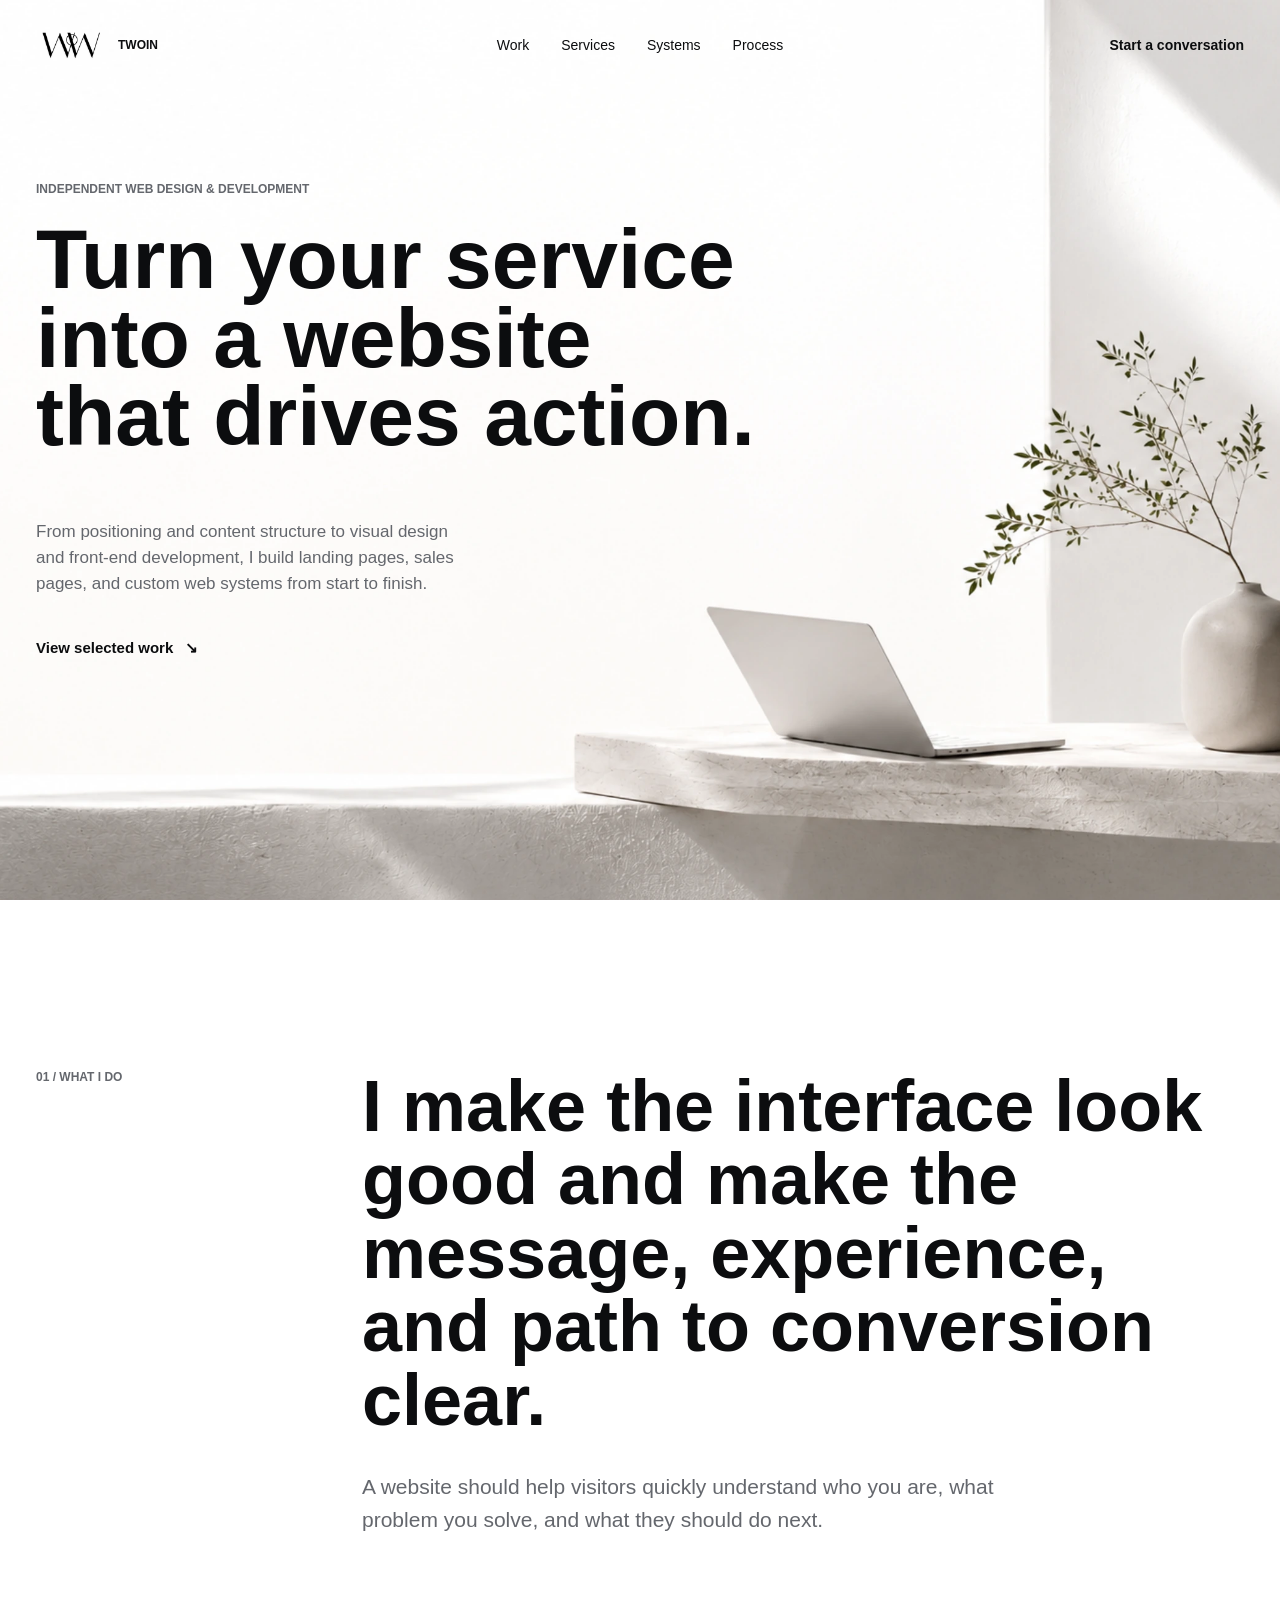
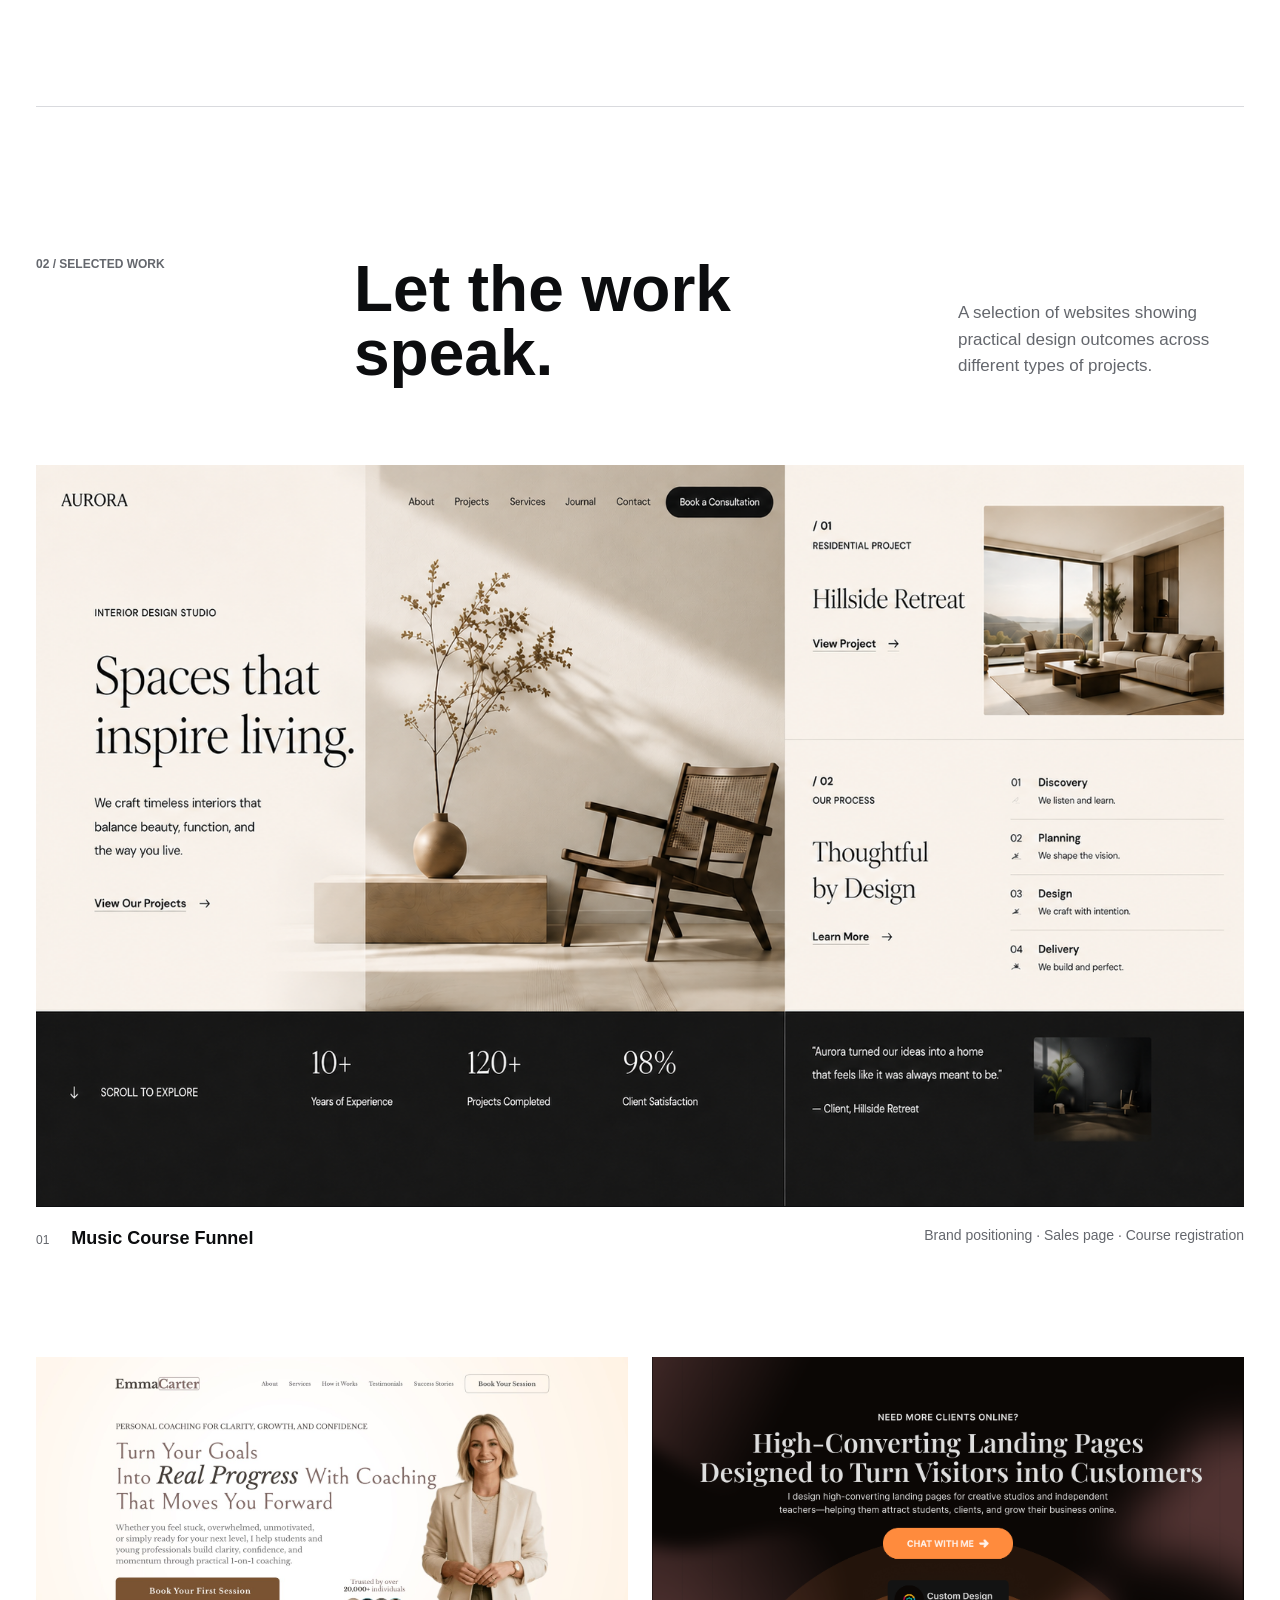
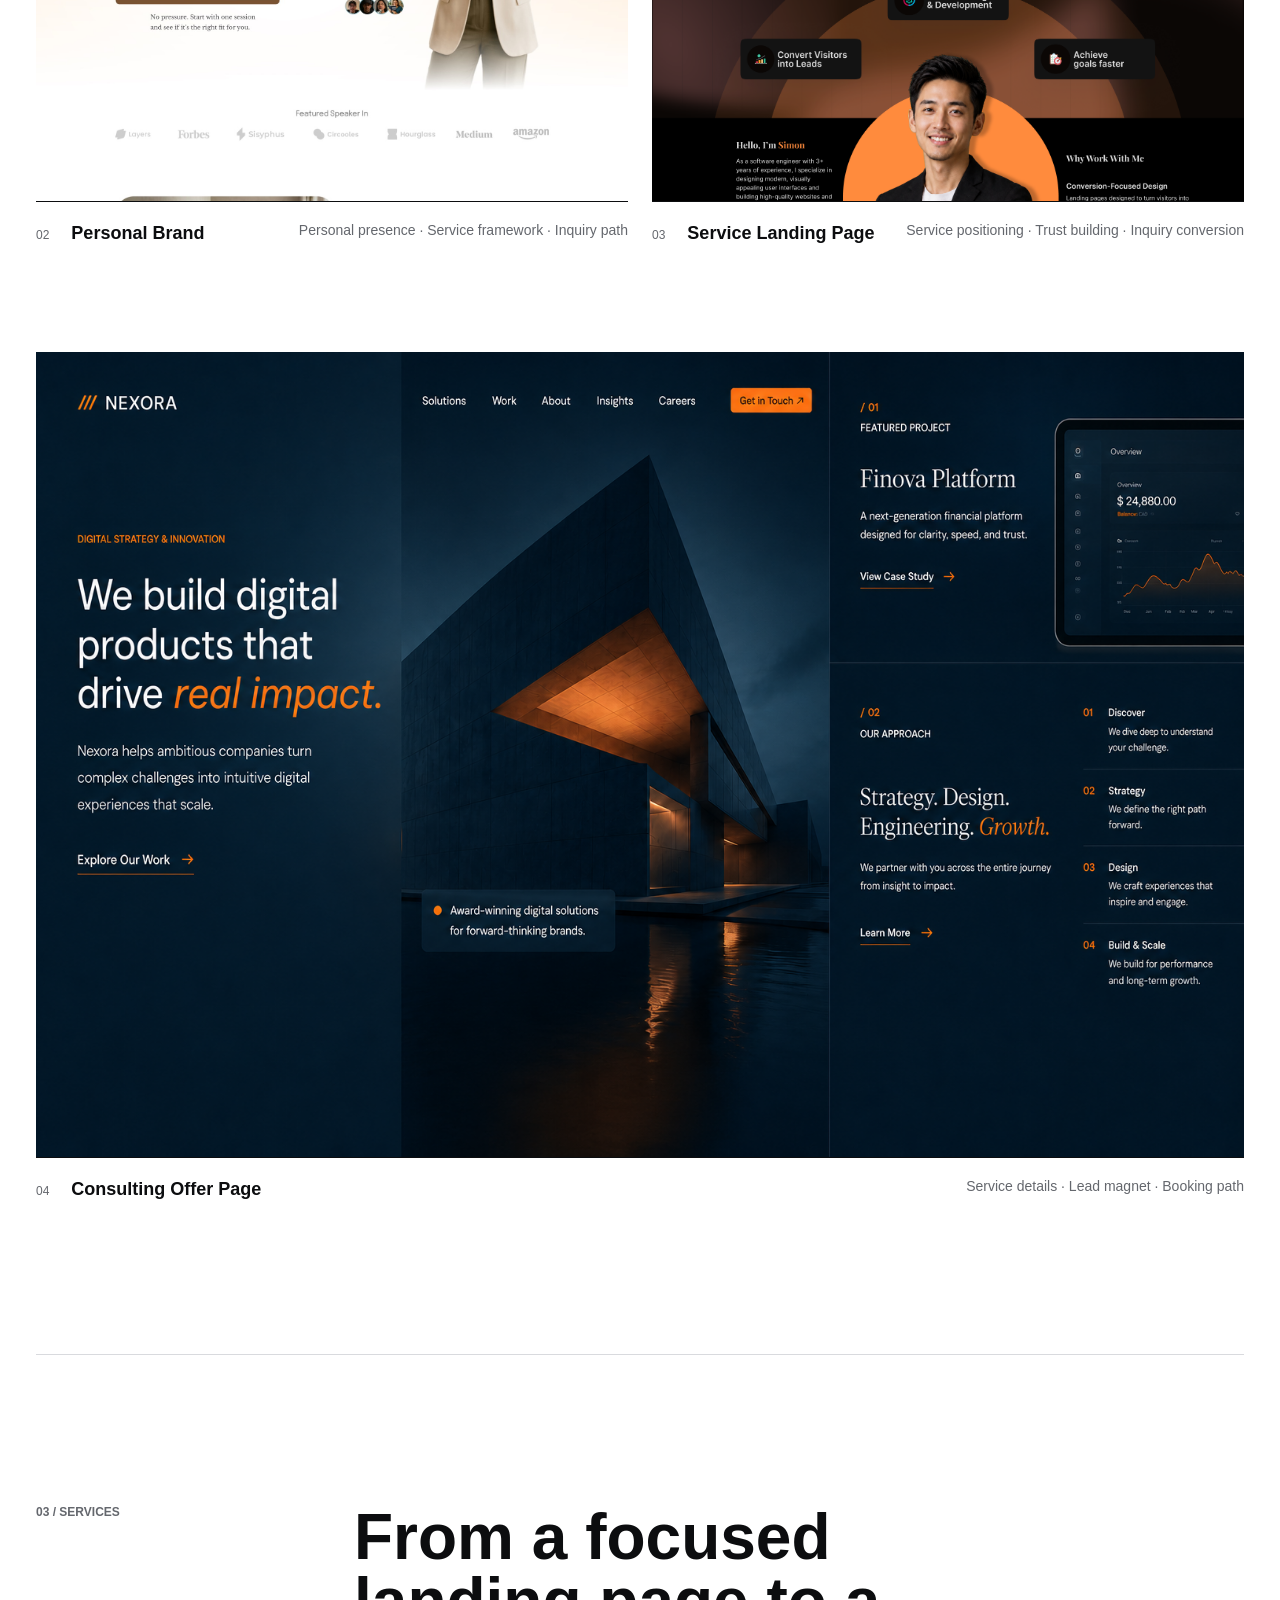
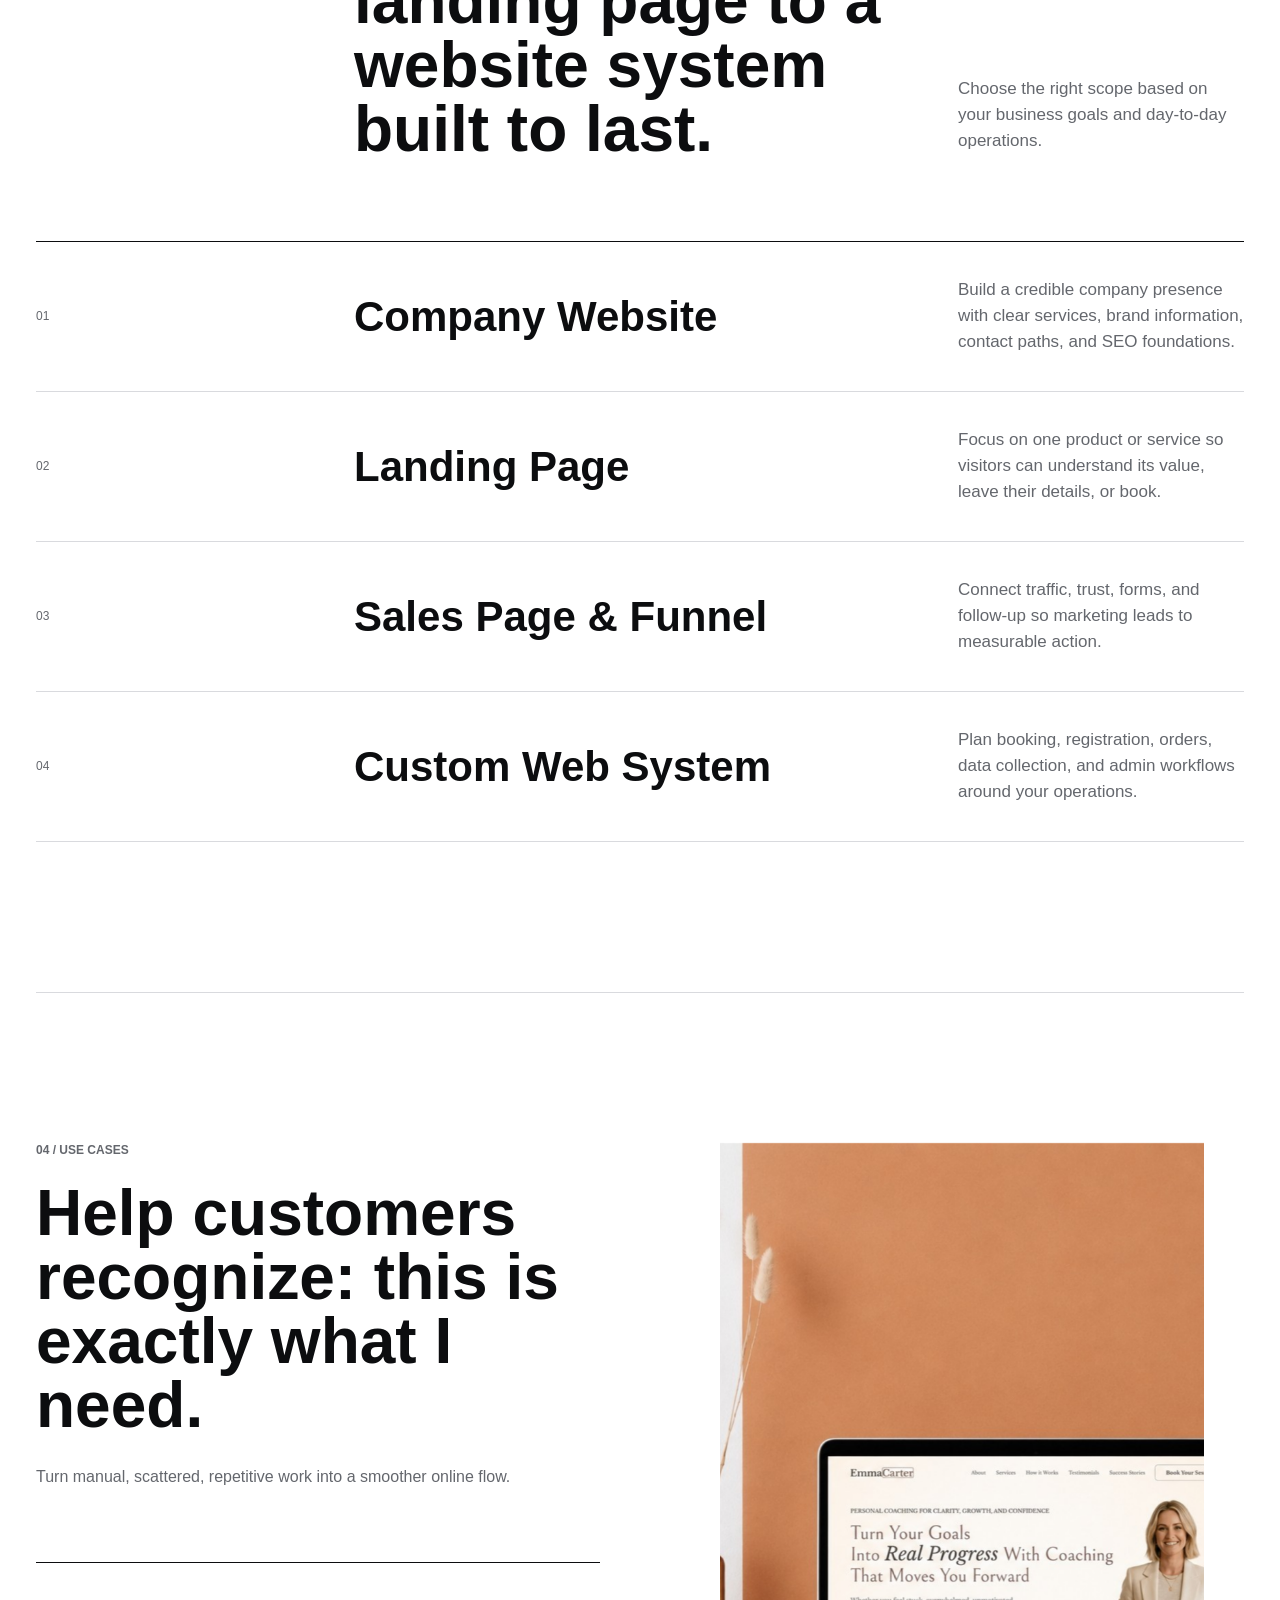
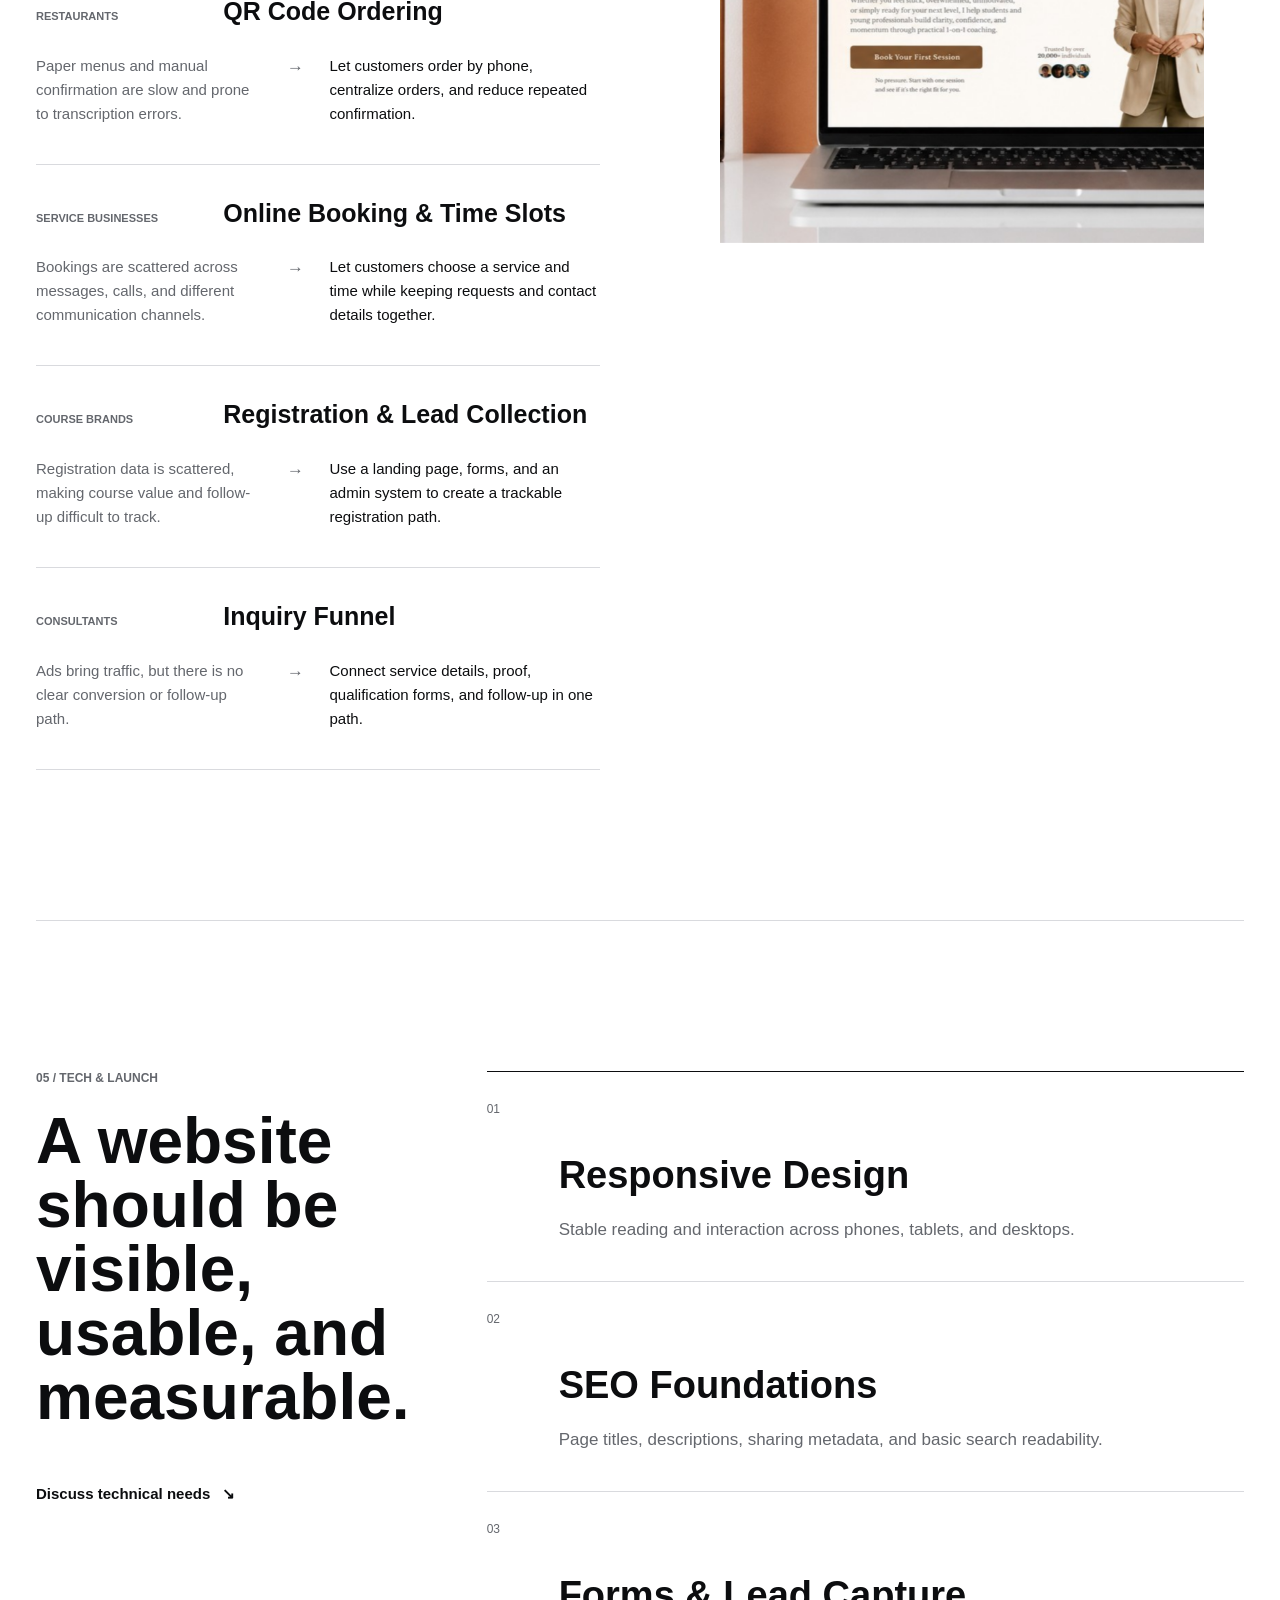
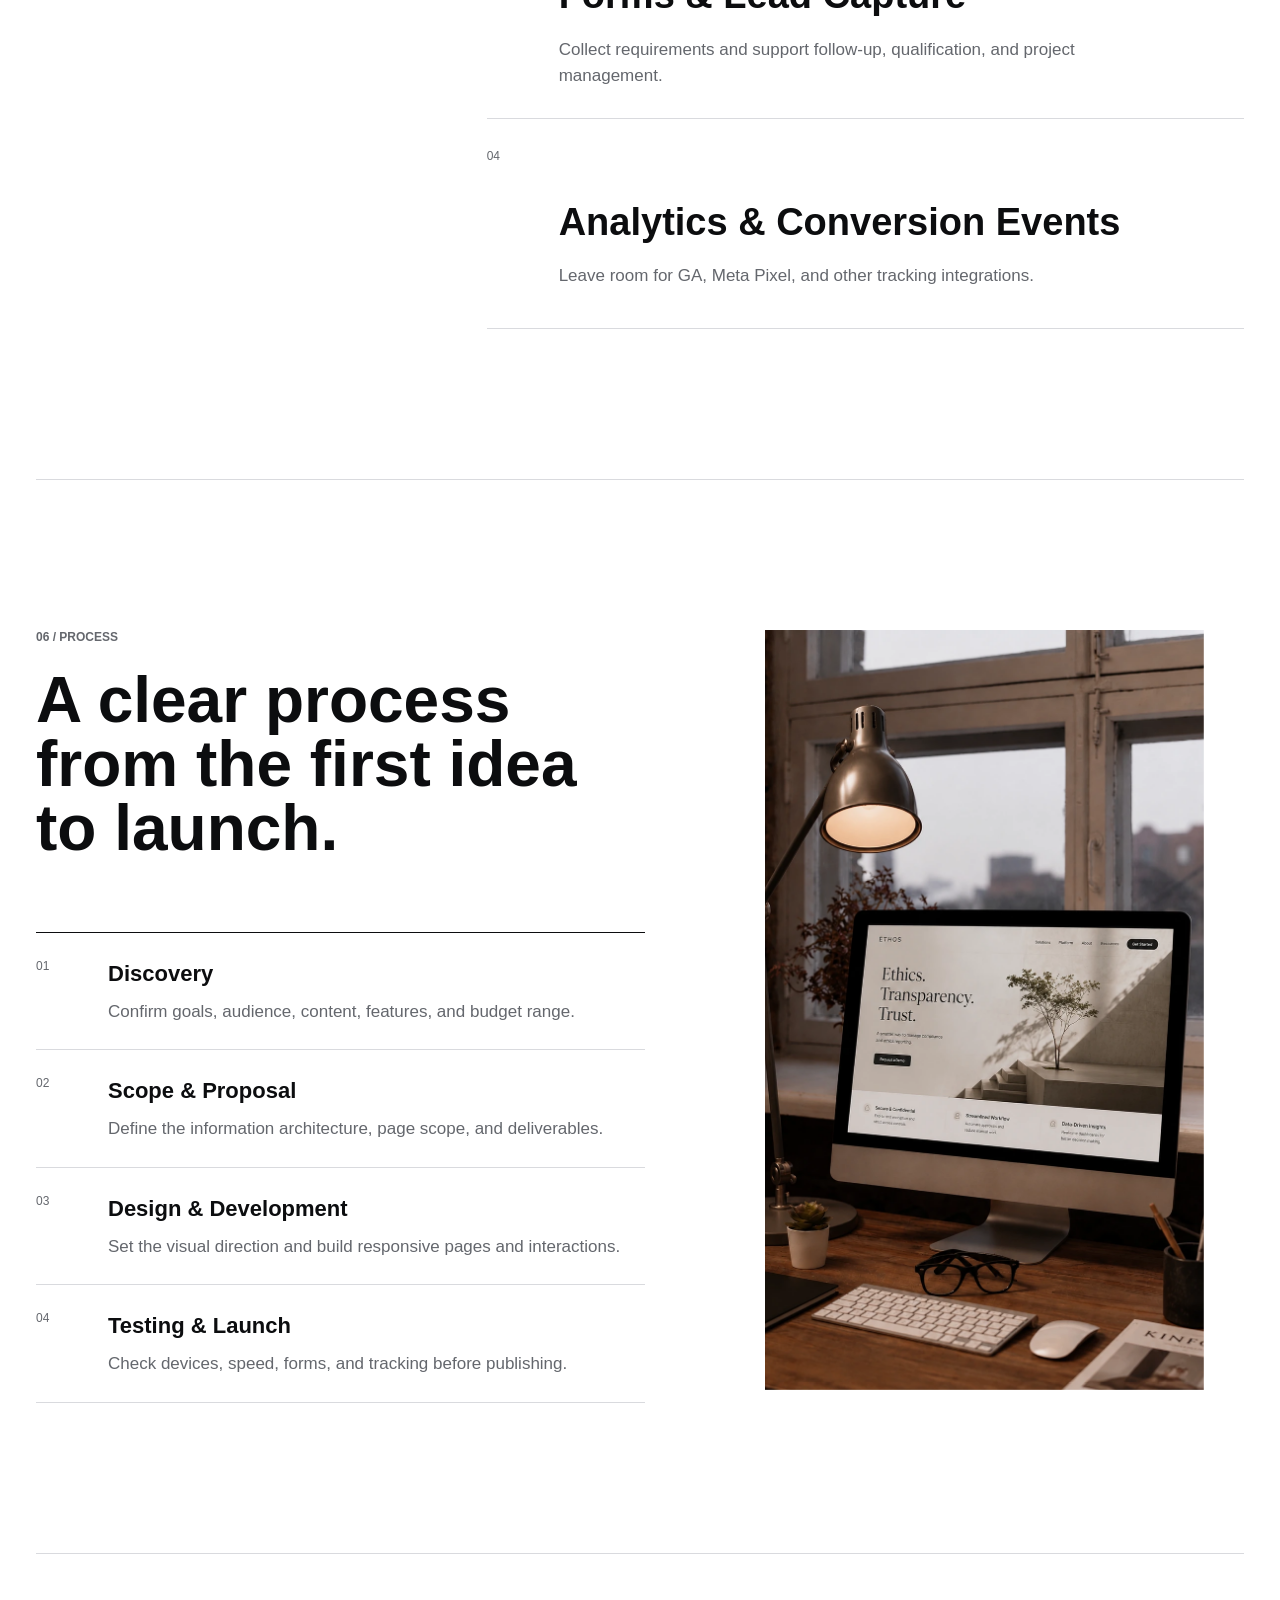
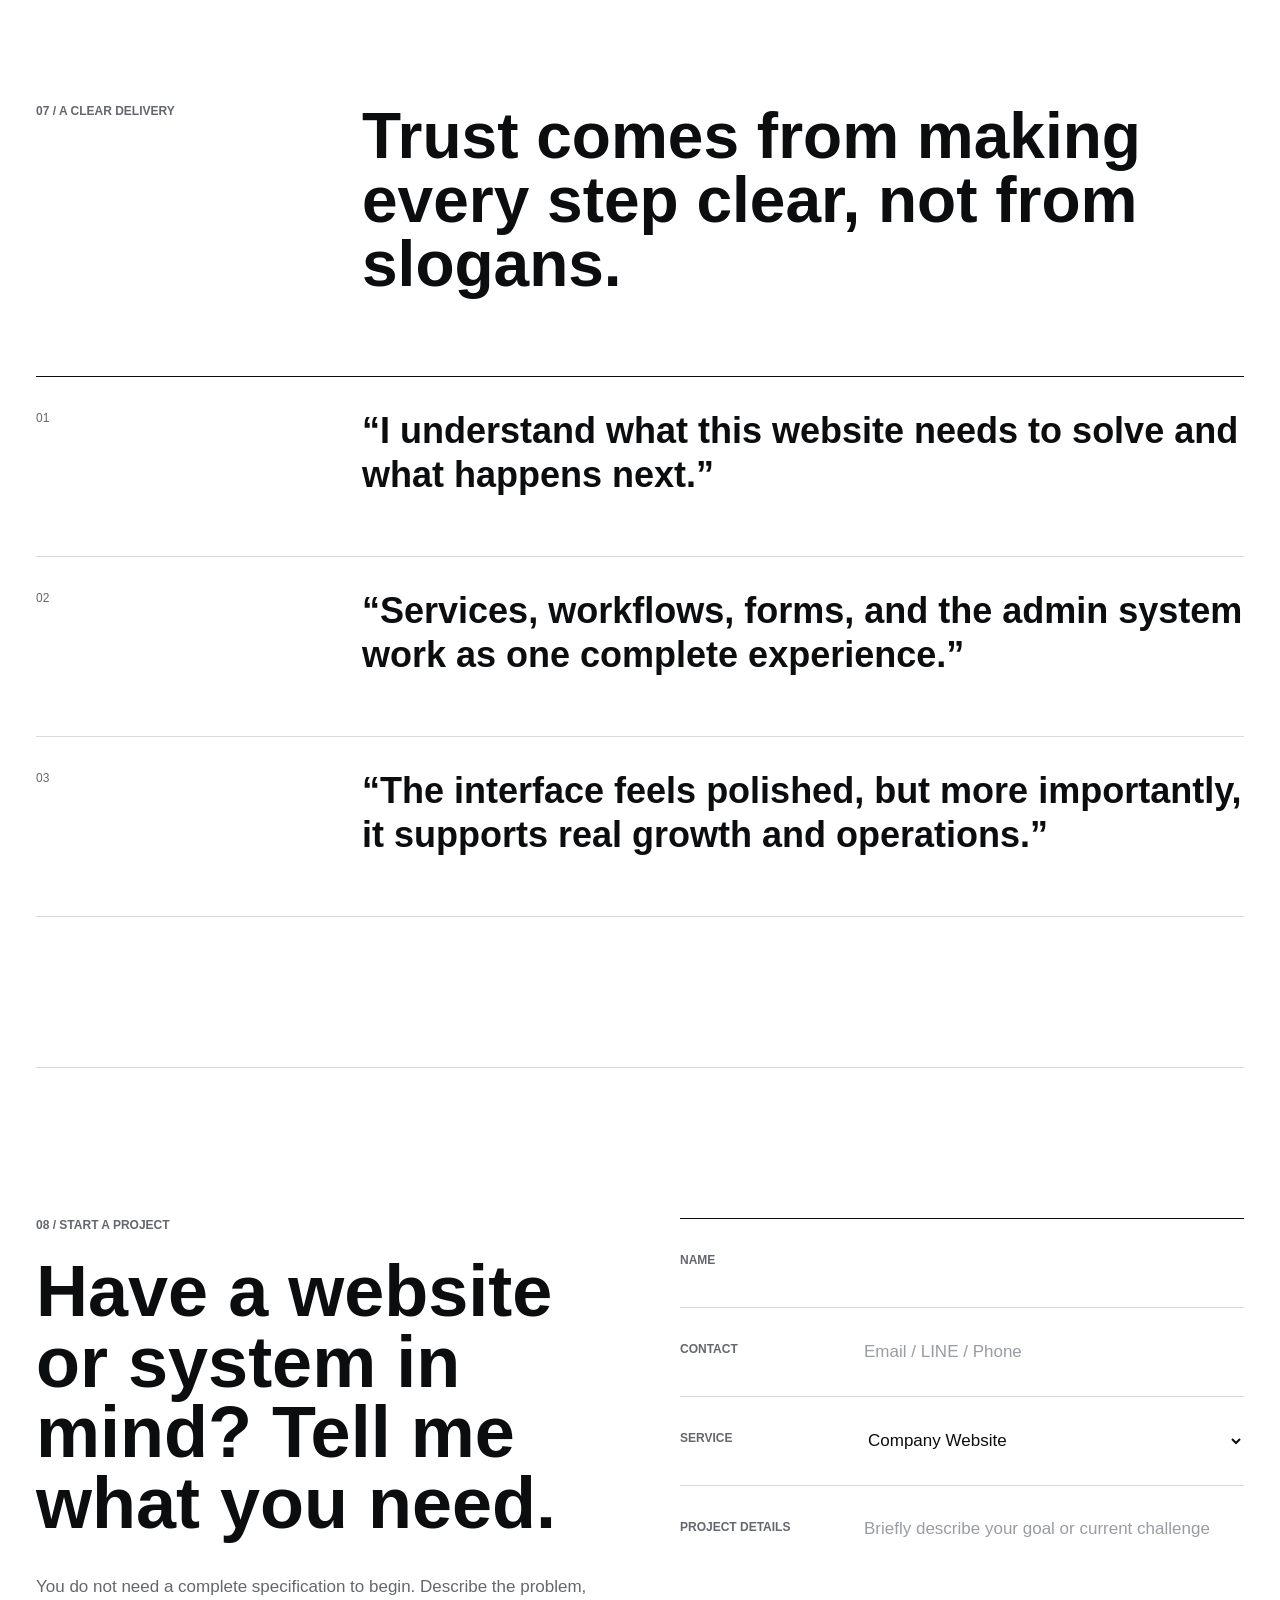
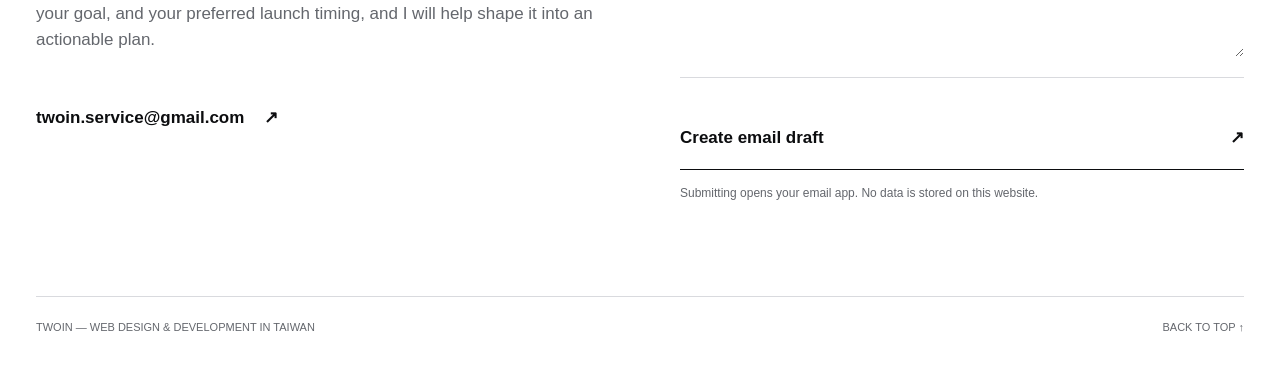
==== commit 523be11d: "Update public contact email" ====
--- a/en/index.html
+++ b/en/index.html
@@ -12,10 +12,10 @@
     <link rel="alternate" hreflang="zh-Hant" href="../" />
     <link rel="alternate" hreflang="en" href="./" />
     <link rel="alternate" hreflang="x-default" href="../" />
-    <link rel="preload" as="image" href="../assets/design/home-hero-background-v2.webp" type="image/webp" fetchpriority="high" />
-    <link rel="stylesheet" href="../styles.css" />
+    <link rel="preload" as="image" href="../assets/design/home-hero-background-v2.webp?v=20260813" type="image/webp" fetchpriority="high" />
+    <link rel="stylesheet" href="../styles.css?v=20260813" />
     <noscript><style>.reveal{opacity:1;transform:none}</style></noscript>
-    <script src="../app.js" defer></script>
+    <script src="../app.js?v=20260813-2" defer></script>
   </head>
   <body>
     <a class="skip-link" href="#main">Skip to main content</a>
@@ -234,7 +234,7 @@
           <p class="section-index">08 / Start a project</p>
           <h2 id="contact-title">Have a website or system in mind? Tell me what you need.</h2>
           <p>You do not need a complete specification to begin. Describe the problem, your goal, and your preferred launch timing, and I will help shape it into an actionable plan.</p>
-          <a class="contact-mail" href="mailto:hello@twoin.tw">hello@twoin.tw <span aria-hidden="true">↗</span></a>
+          <a class="contact-mail" href="mailto:twoin.service@gmail.com">twoin.service@gmail.com <span aria-hidden="true">↗</span></a>
         </div>
 
         <form class="contact-form" data-contact-form>
--- a/styles.css
+++ b/styles.css
@@ -138,7 +138,7 @@
   z-index: -1;
   width: 100vw;
   height: calc(100% + 92px);
-  background: var(--paper) url("./assets/design/home-hero-background-v2.webp") center center / cover no-repeat;
+  background: var(--paper) url("./assets/design/home-hero-background-v2.webp?v=20260813") center center / cover no-repeat;
   content: "";
   transform: translateX(-50%);
 }
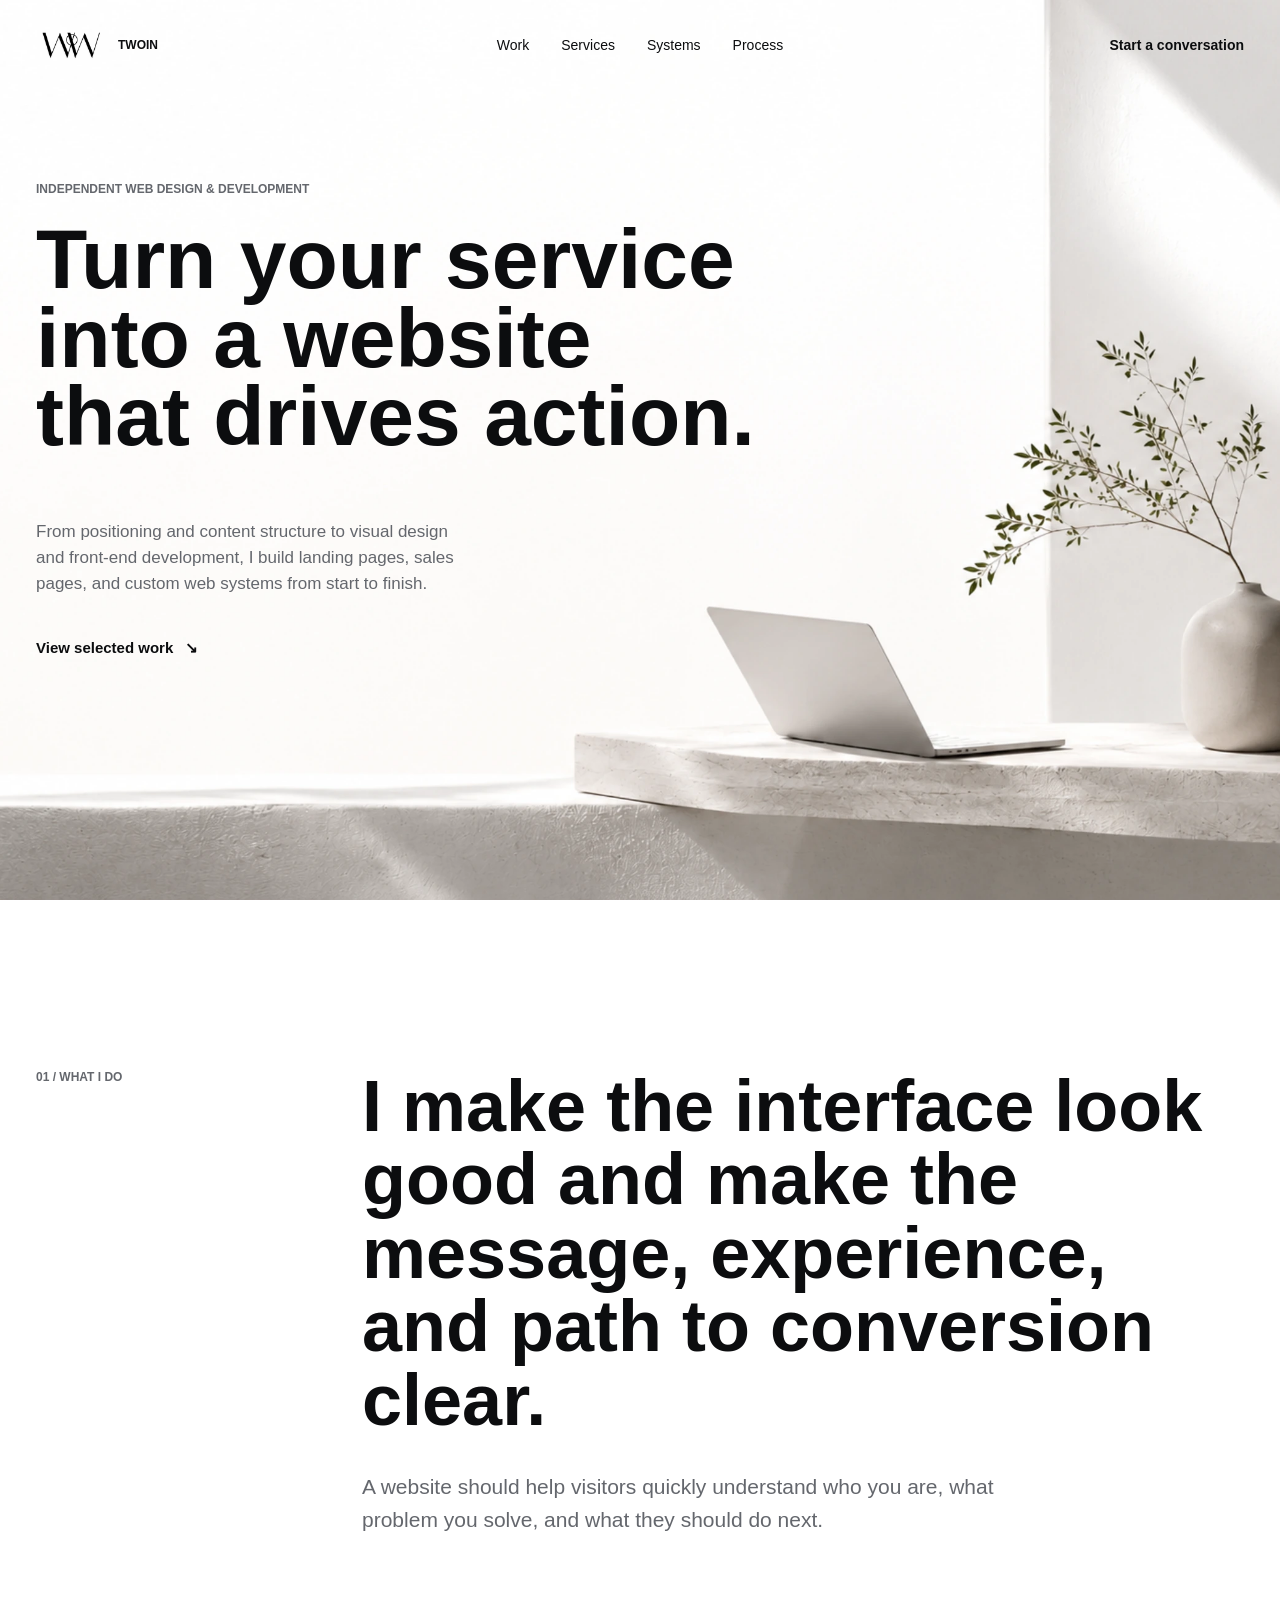
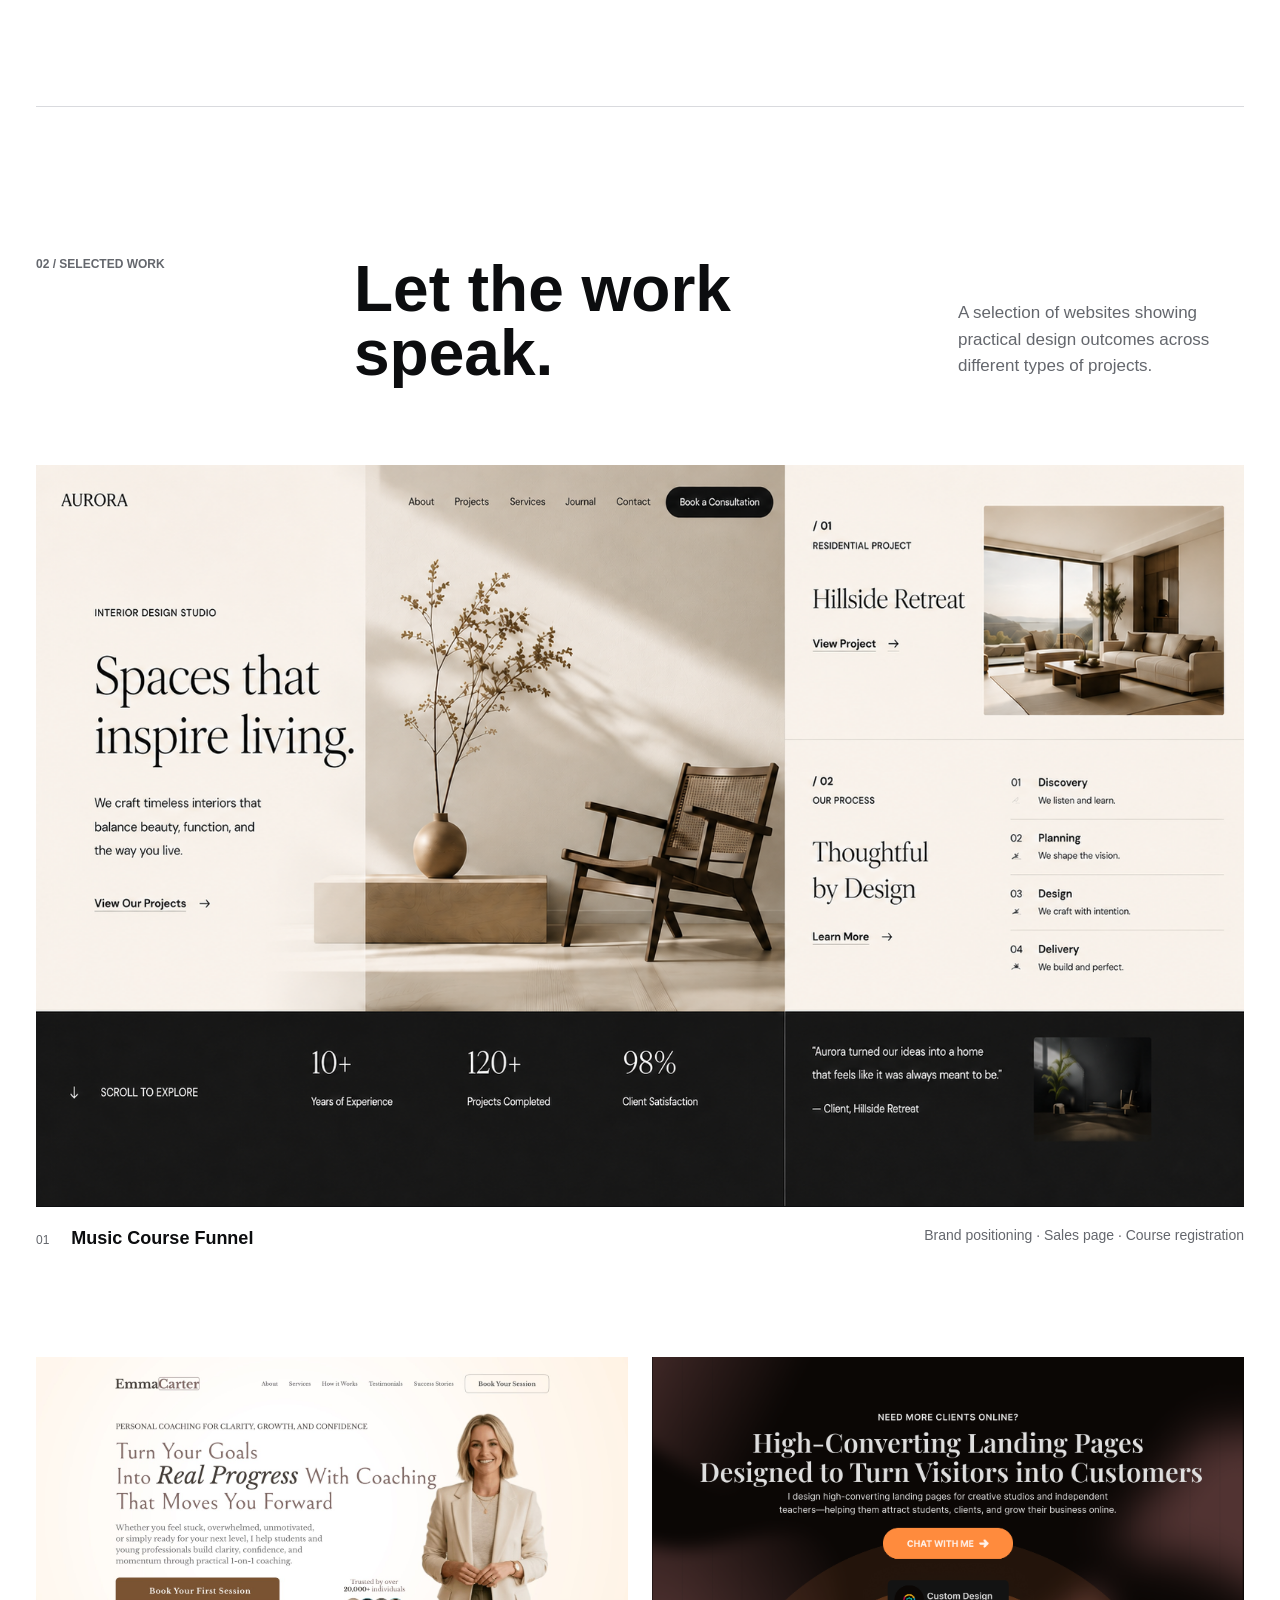
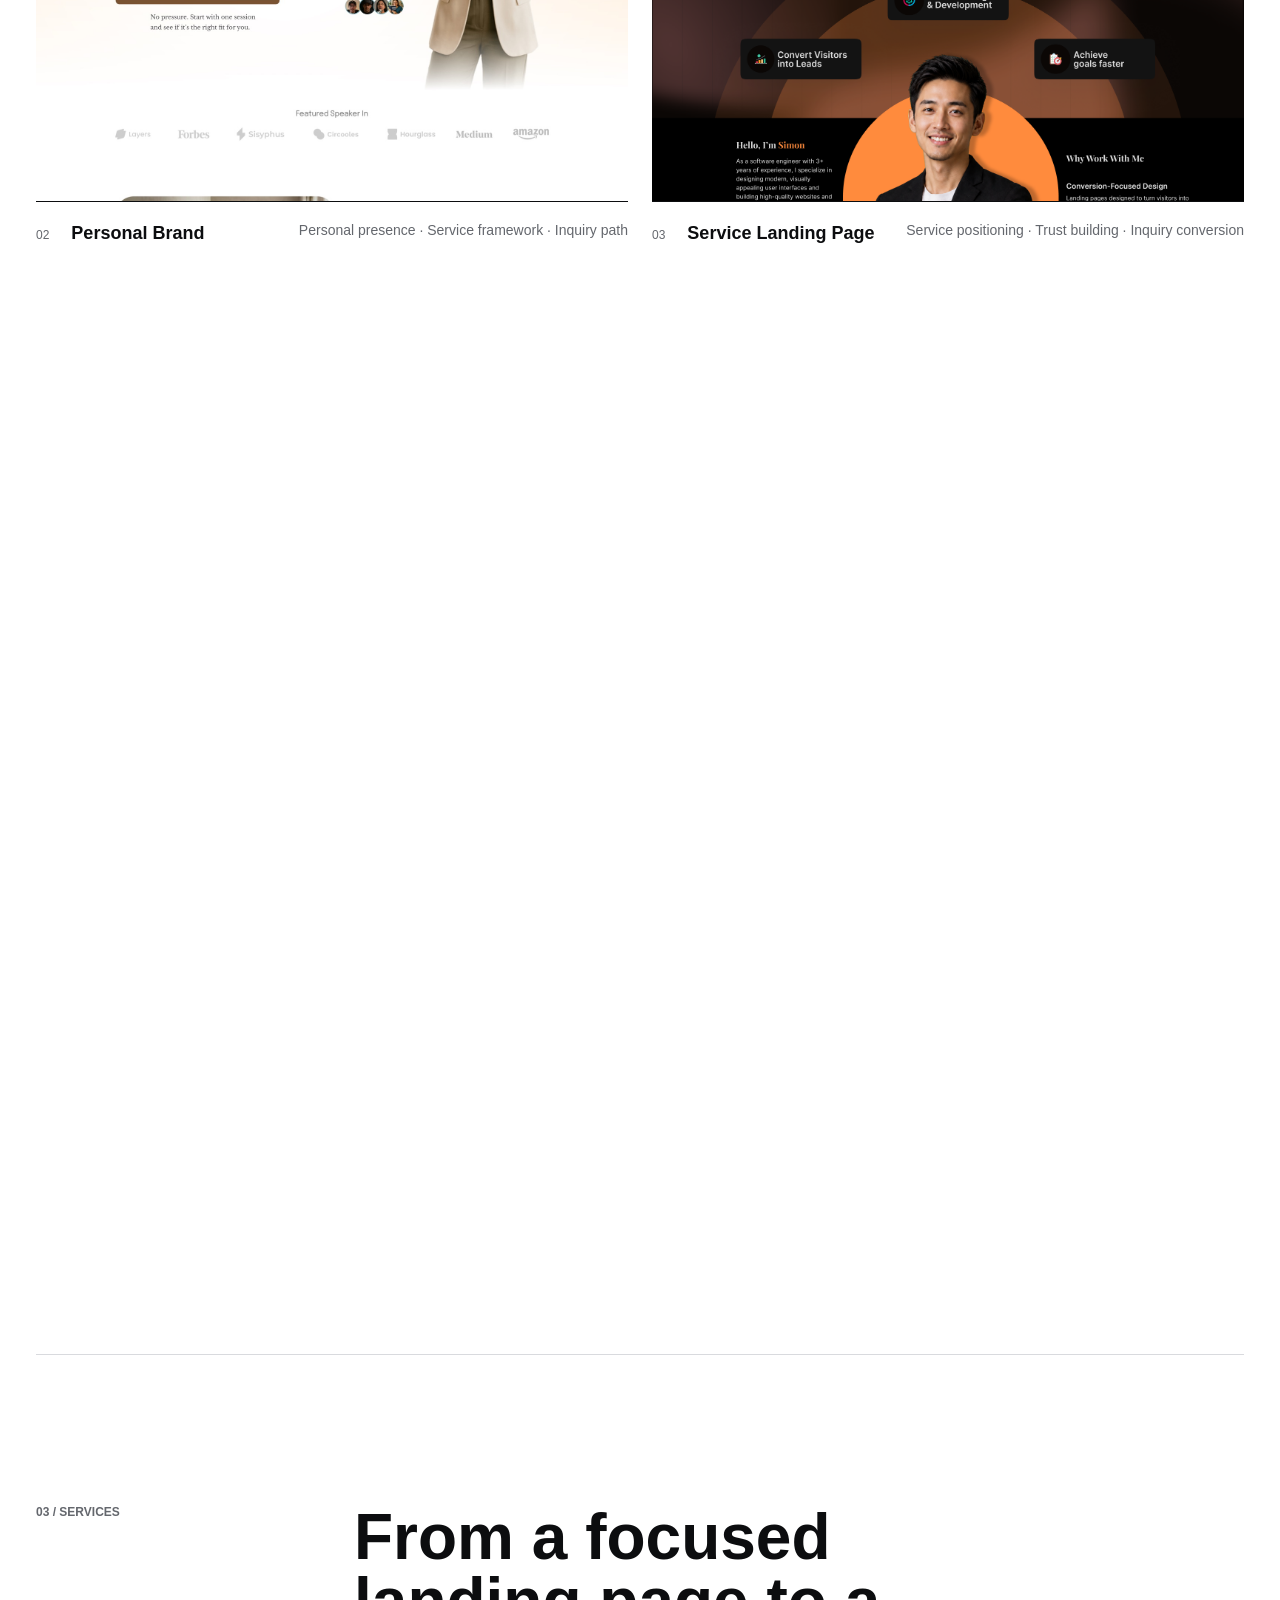
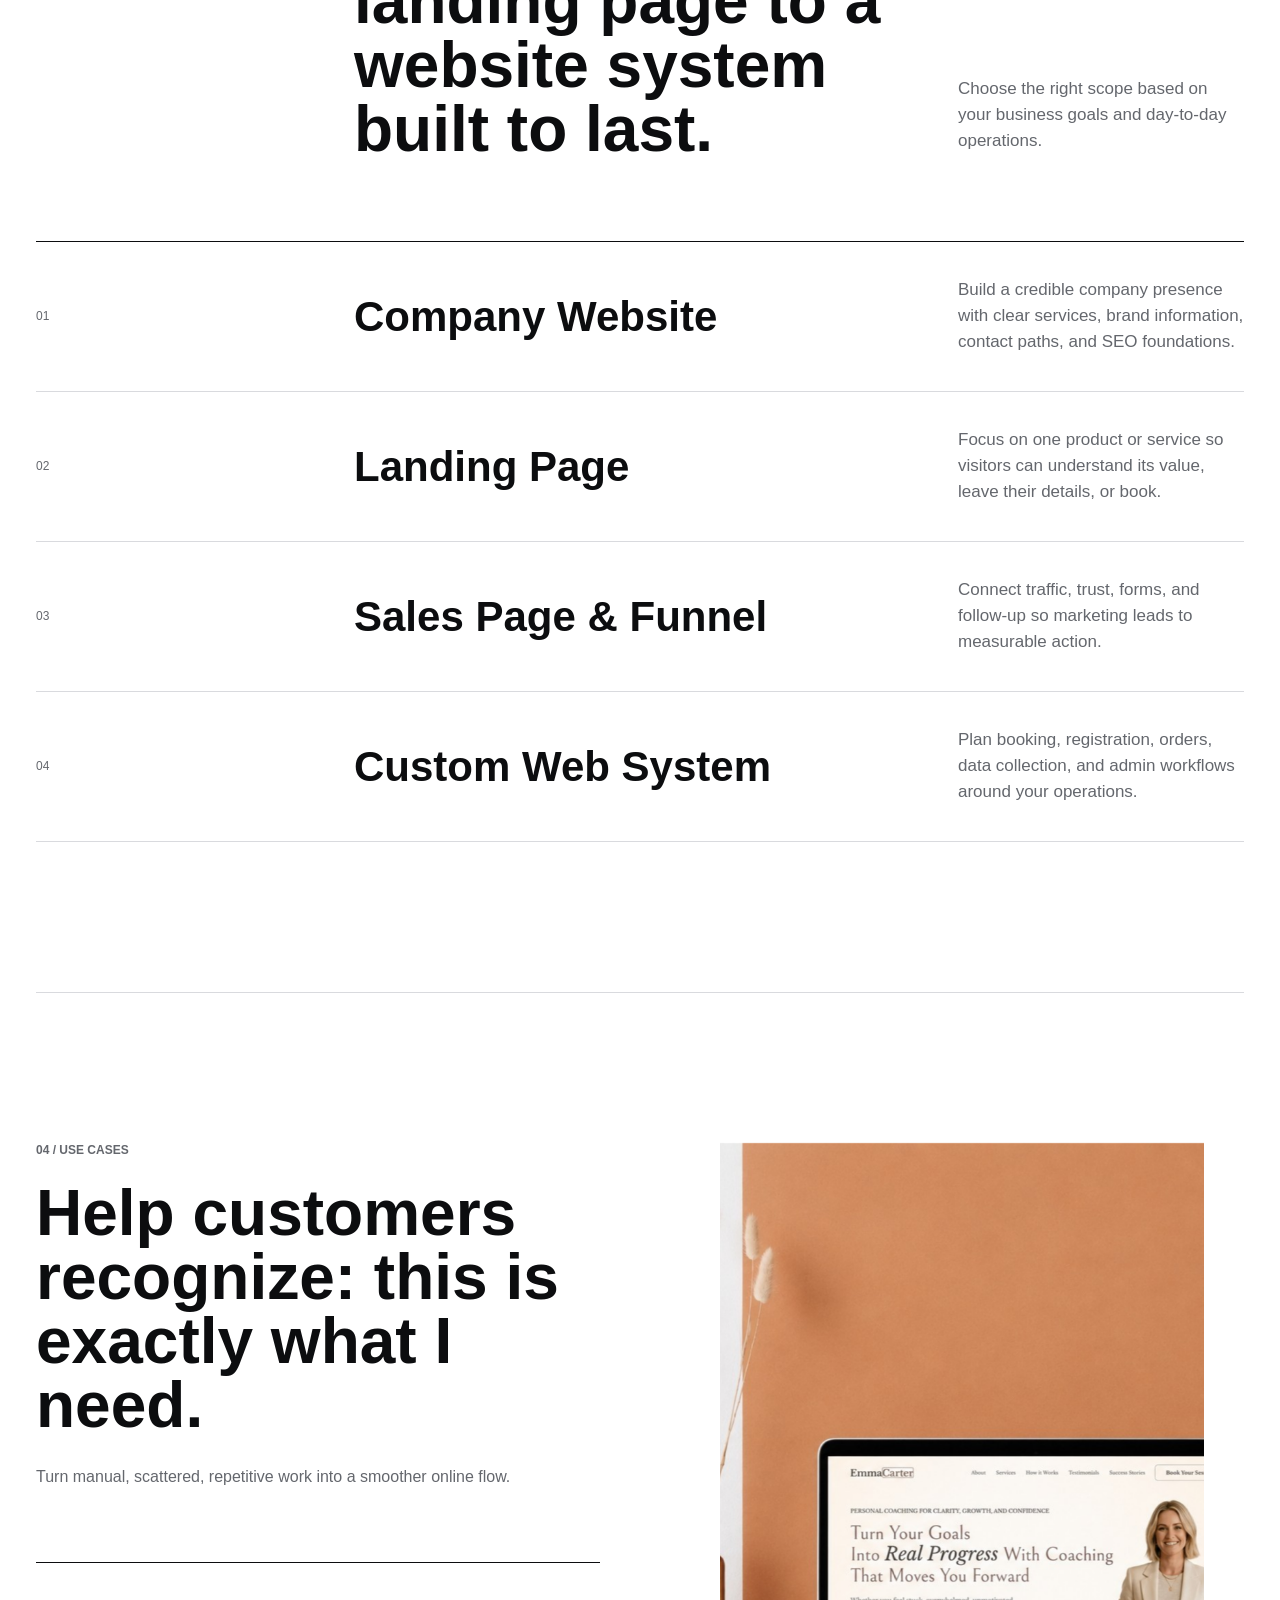
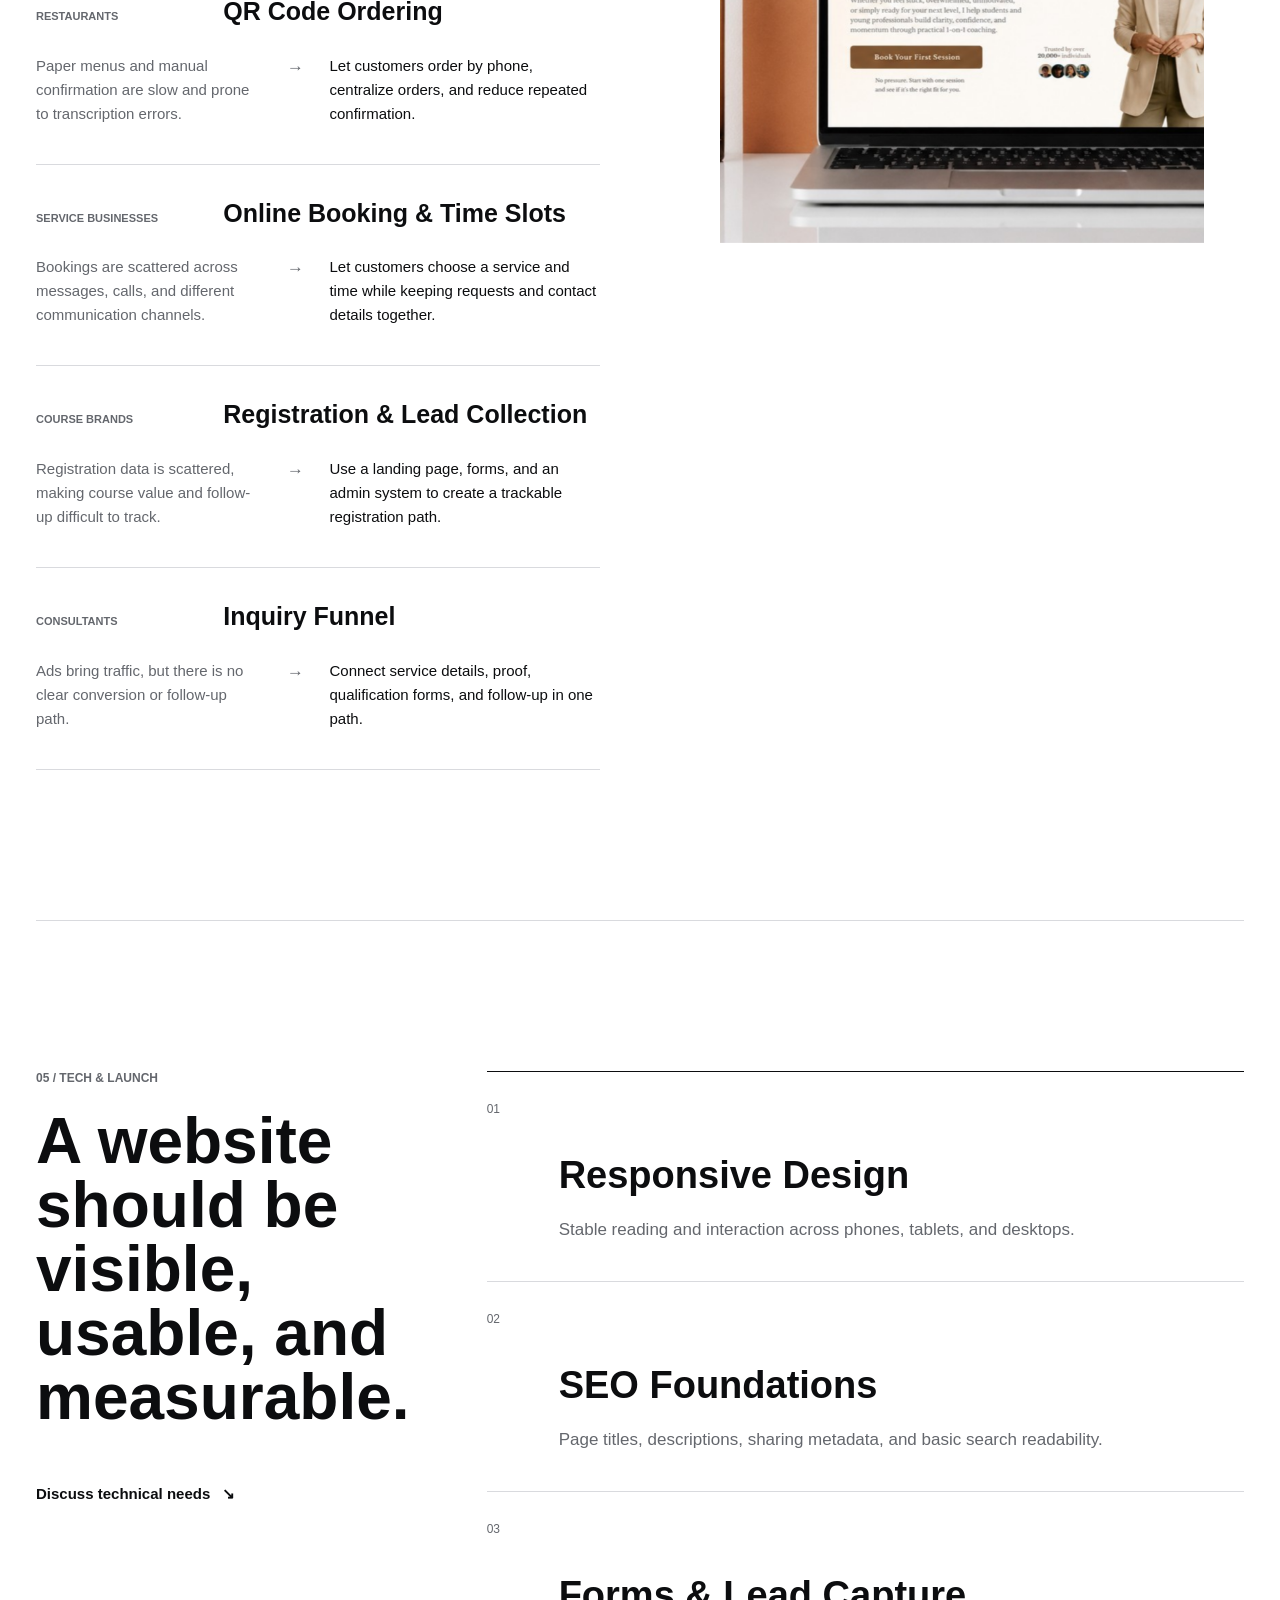
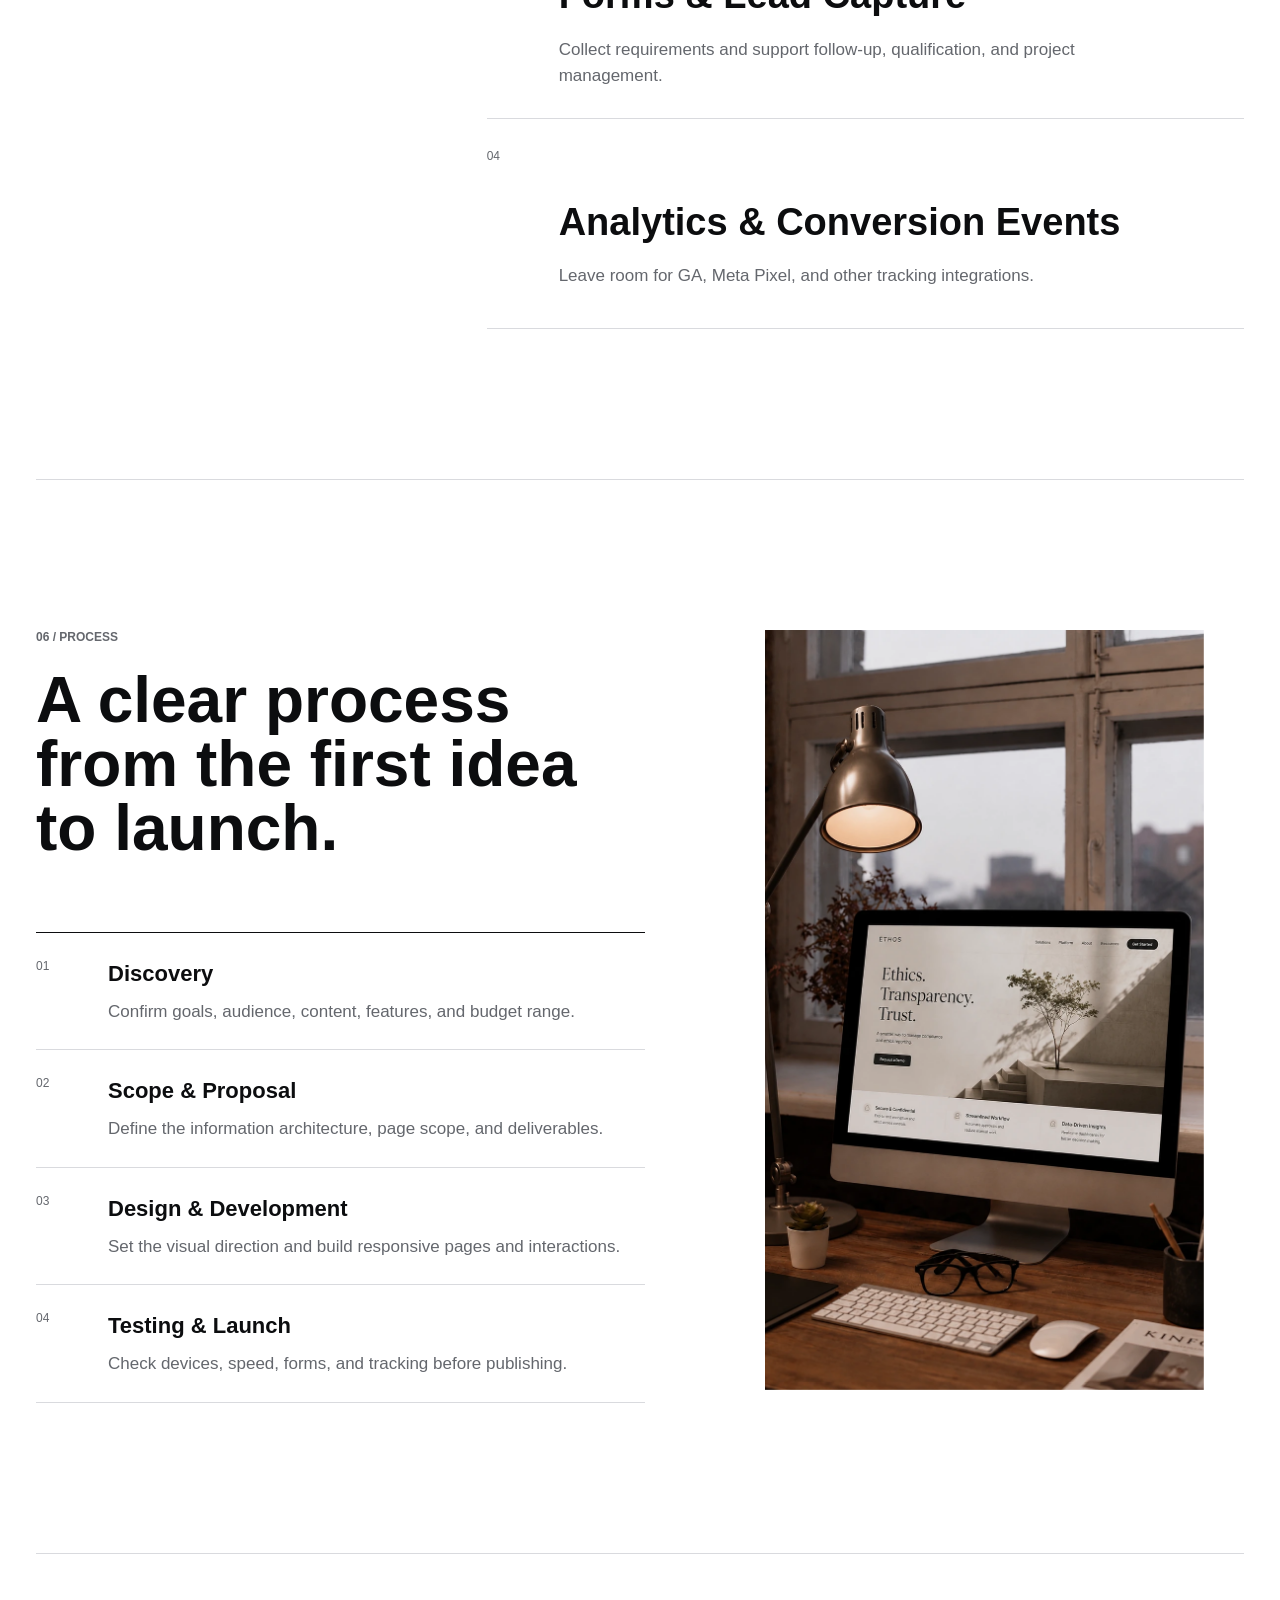
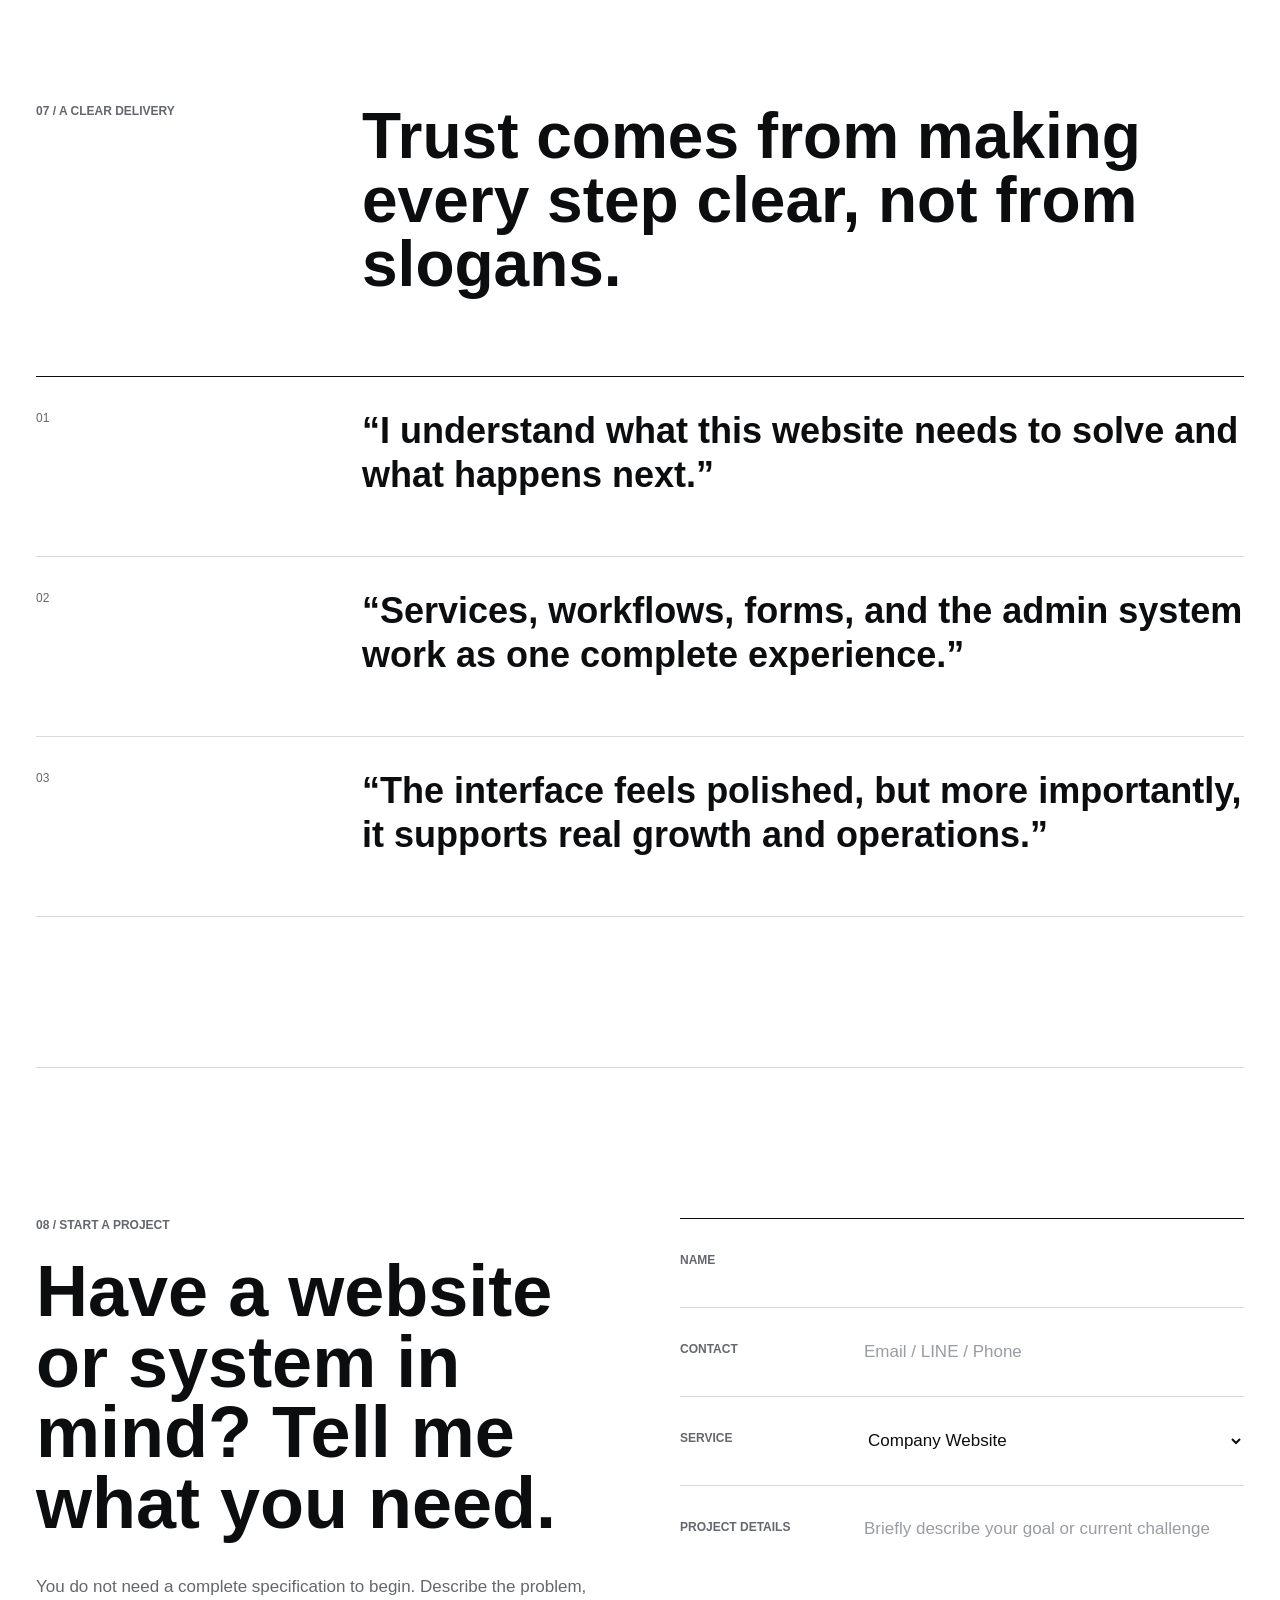
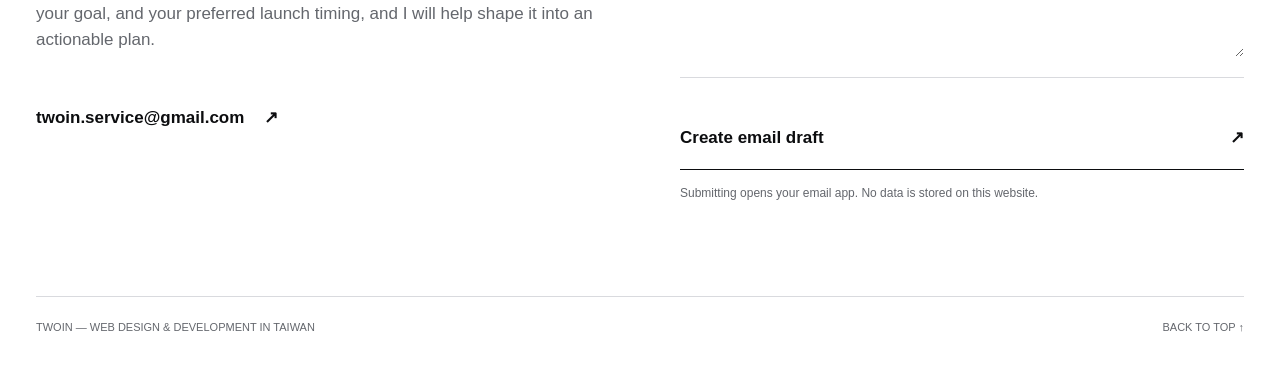
==== commit 6e5964b3: "Add TWOIN favicon" ====
--- a/en/index.html
+++ b/en/index.html
@@ -12,6 +12,9 @@
     <link rel="alternate" hreflang="zh-Hant" href="../" />
     <link rel="alternate" hreflang="en" href="./" />
     <link rel="alternate" hreflang="x-default" href="../" />
+    <link rel="icon" type="image/png" sizes="512x512" href="../assets/design/favicon.png?v=20260813" />
+    <link rel="shortcut icon" href="../assets/design/favicon.png?v=20260813" />
+    <link rel="apple-touch-icon" sizes="180x180" href="../assets/design/apple-touch-icon.png?v=20260813" />
     <link rel="preload" as="image" href="../assets/design/home-hero-background-v2.webp?v=20260813" type="image/webp" fetchpriority="high" />
     <link rel="stylesheet" href="../styles.css?v=20260813" />
     <noscript><style>.reveal{opacity:1;transform:none}</style></noscript>
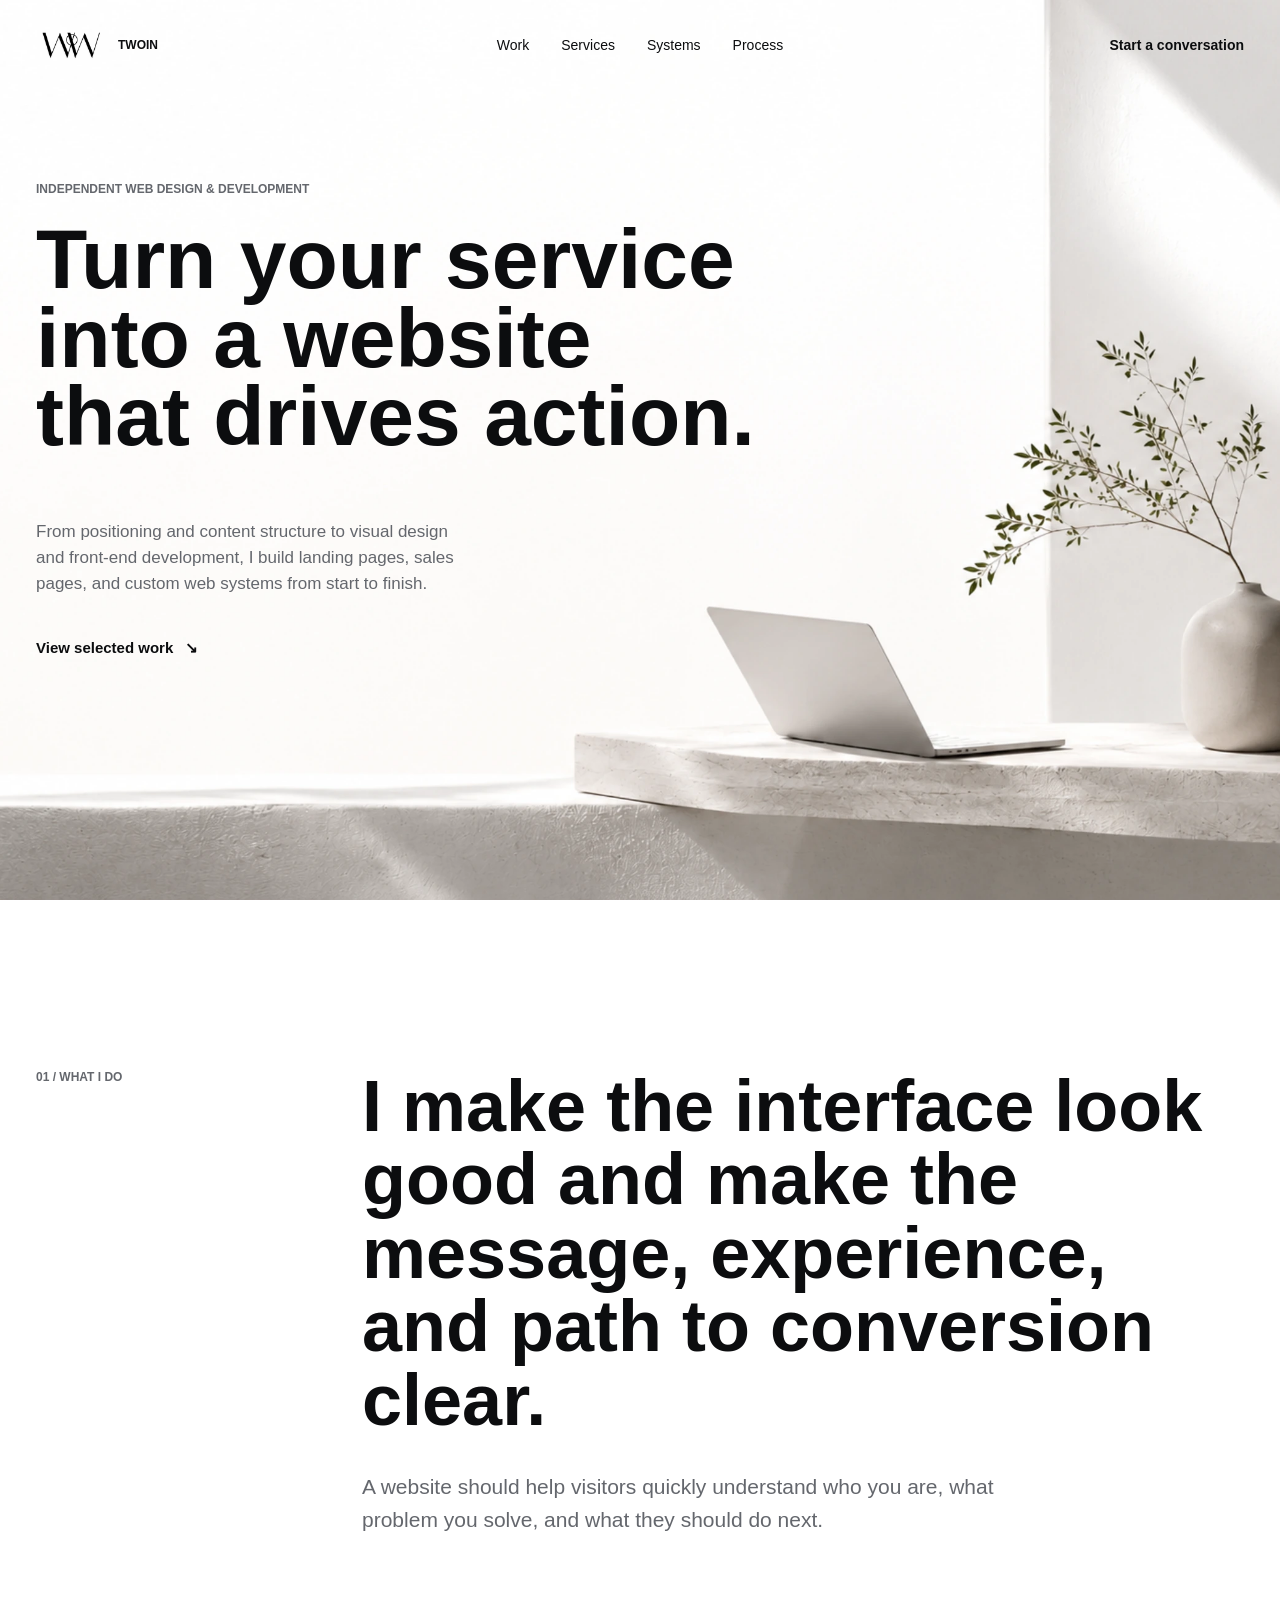
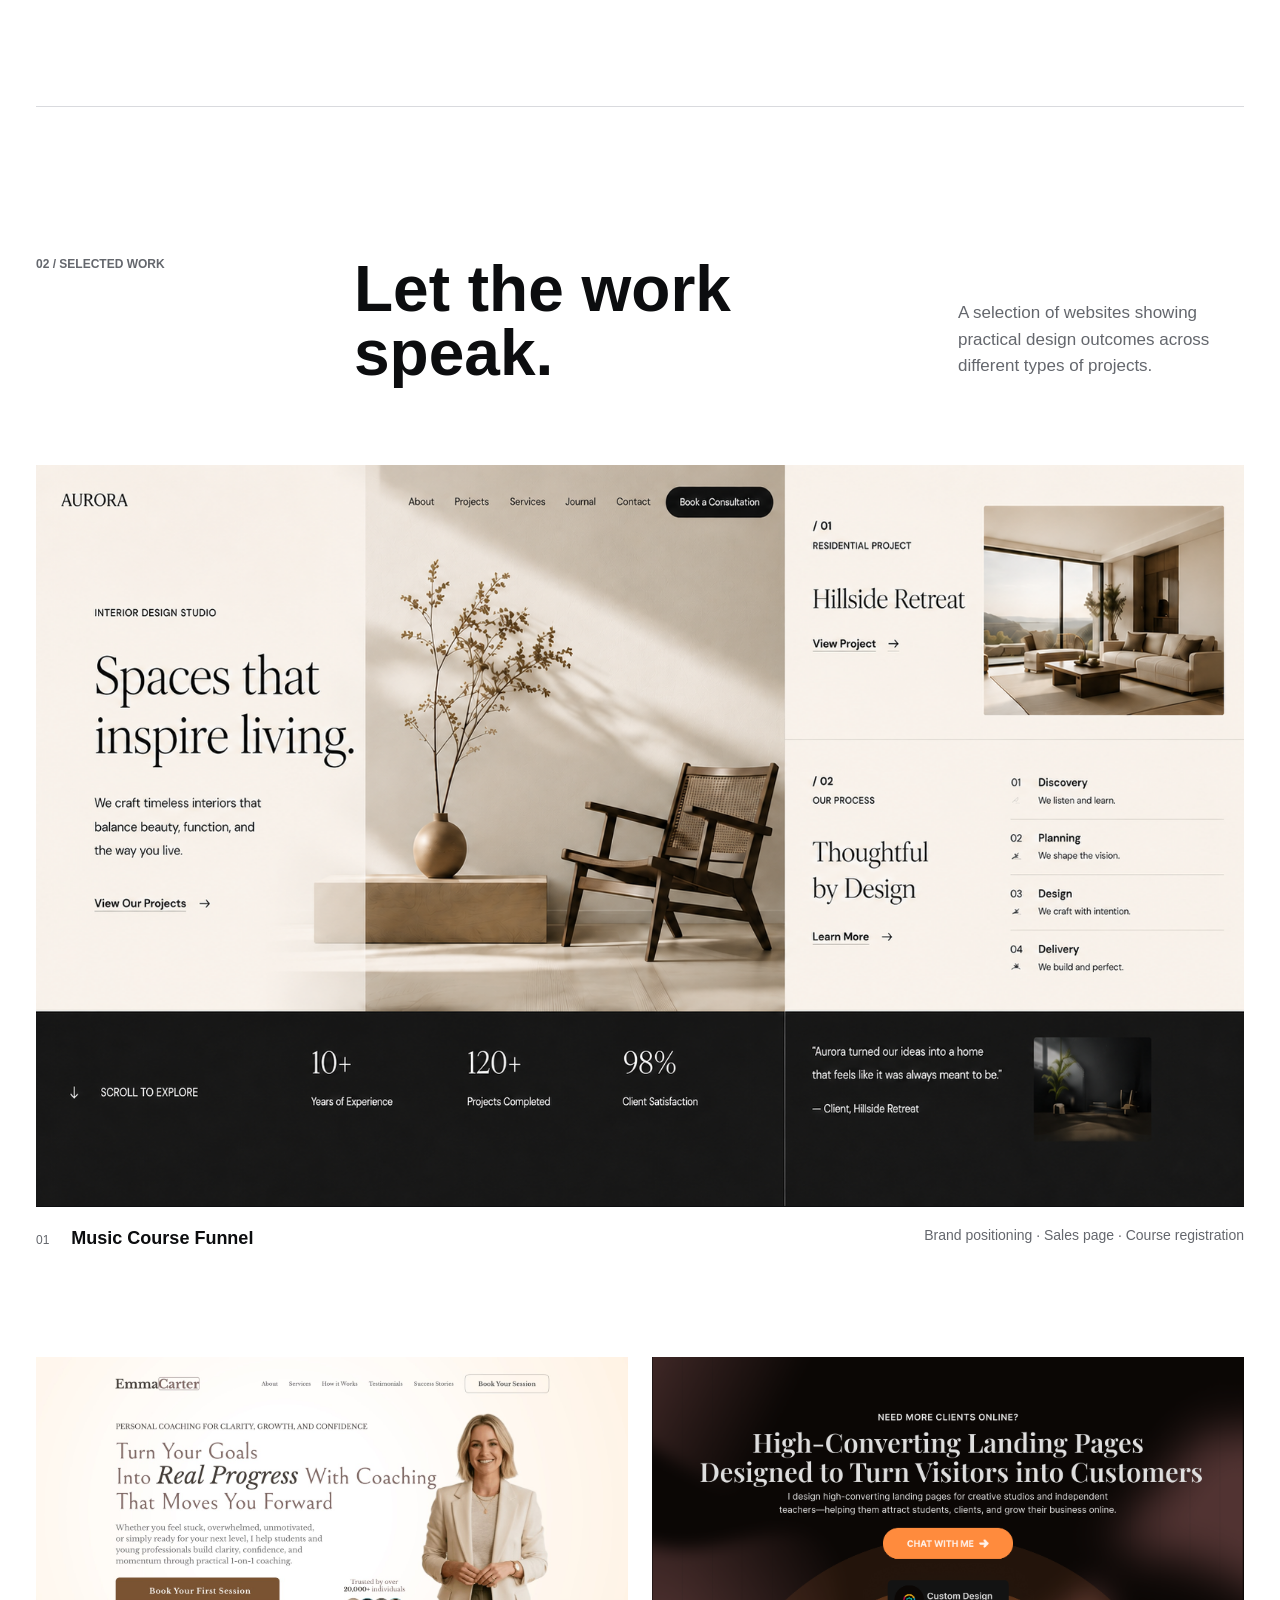
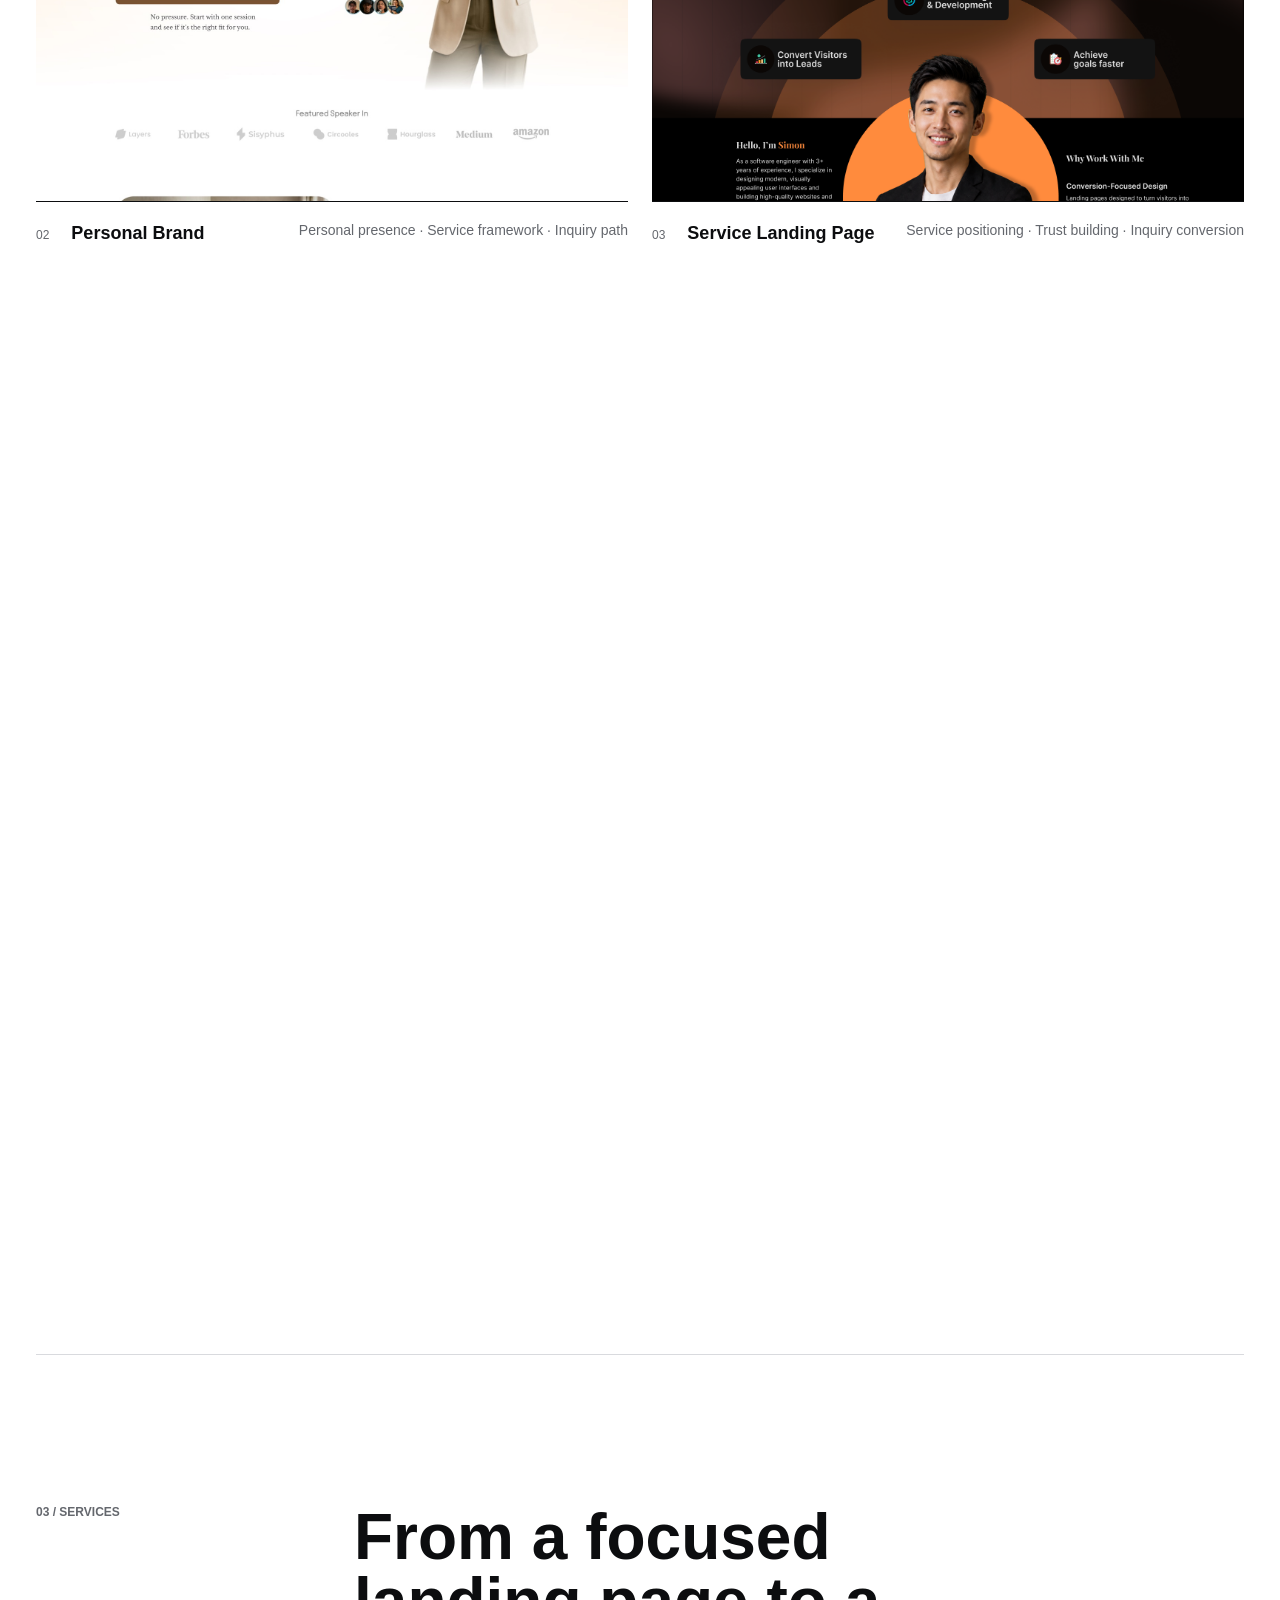
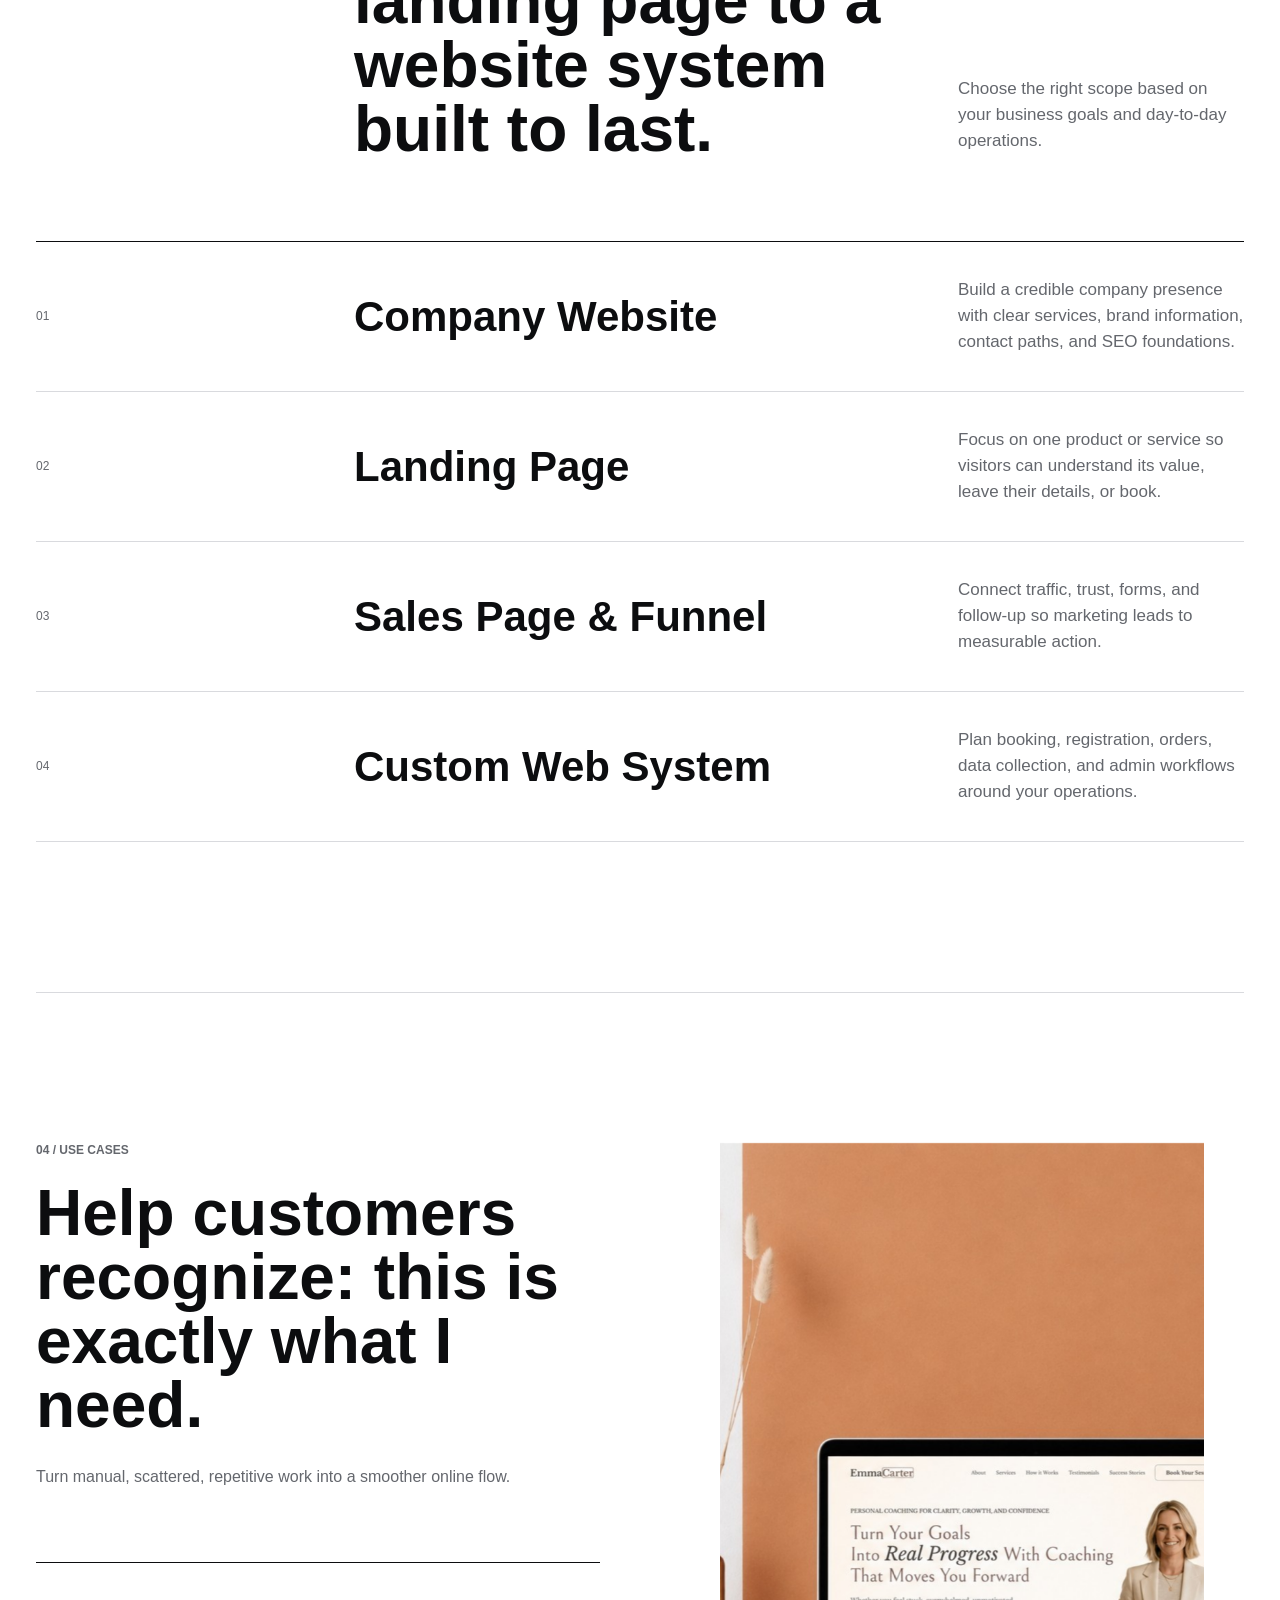
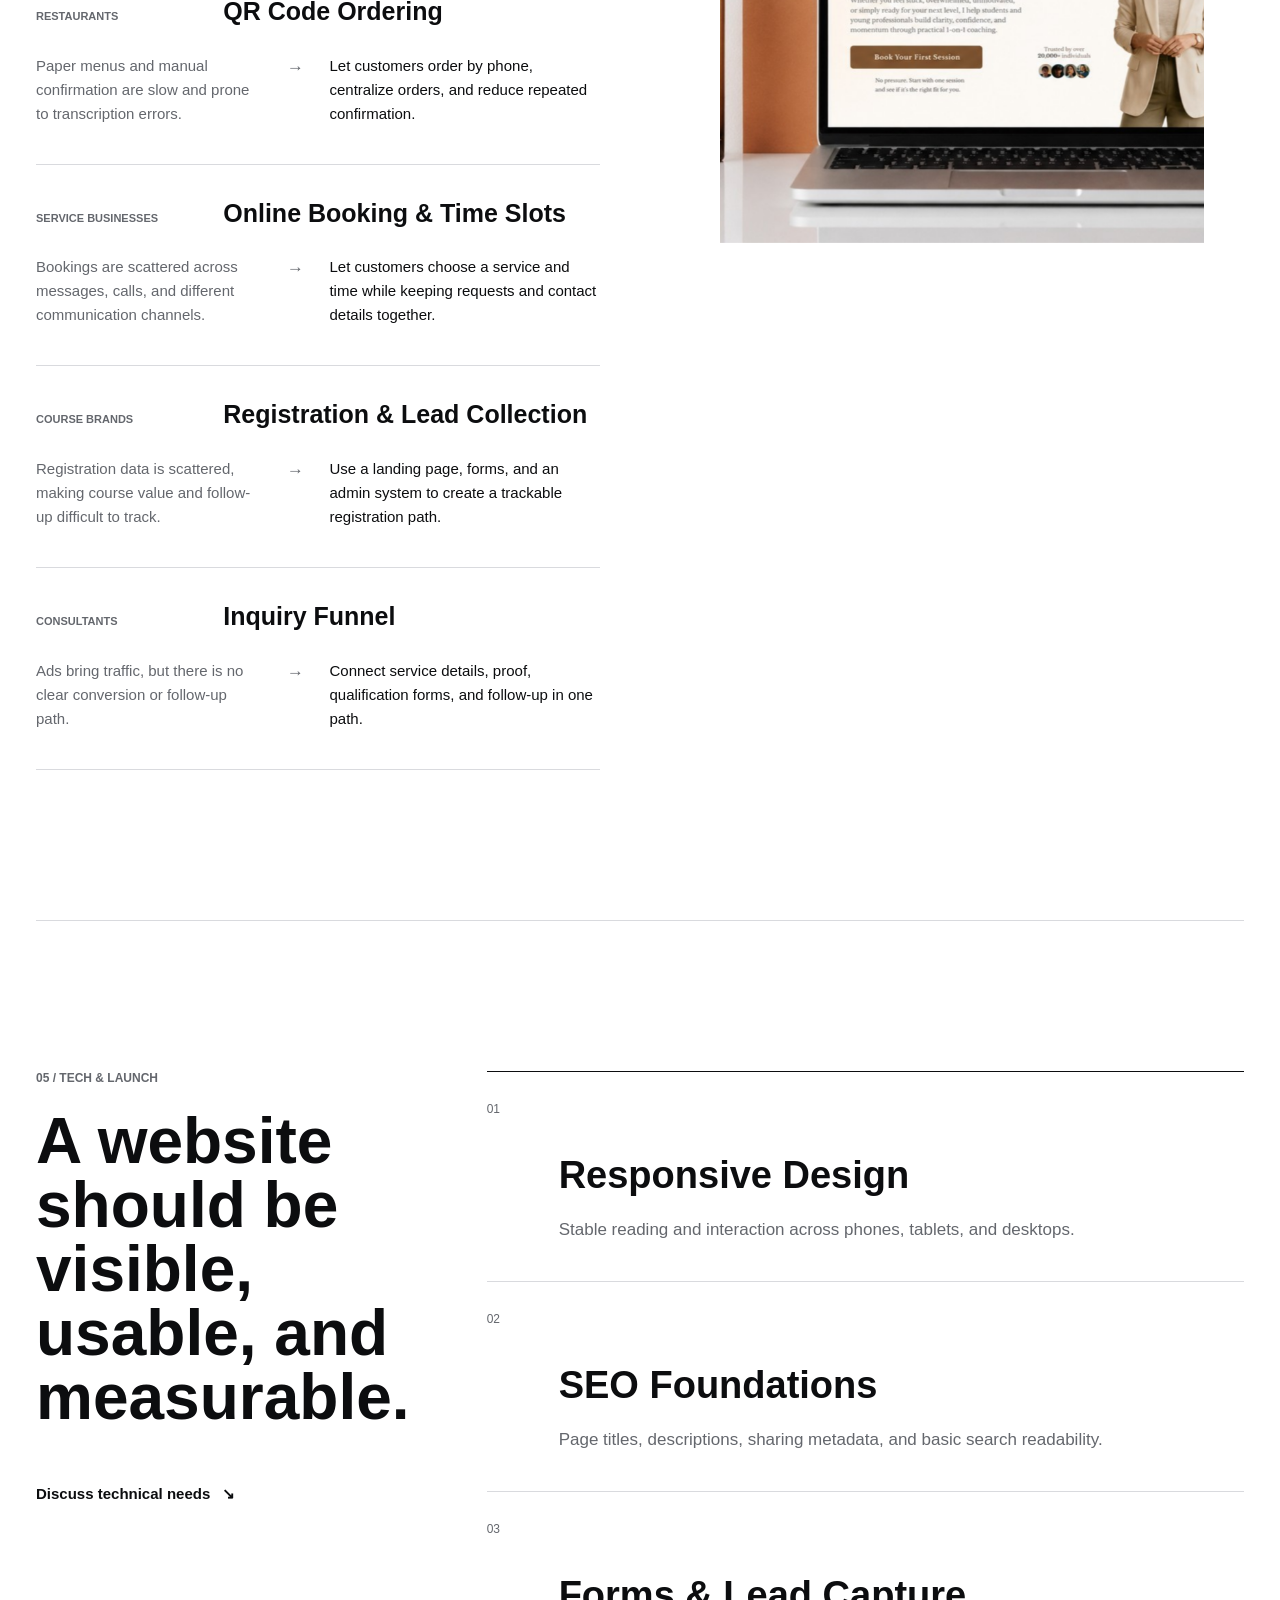
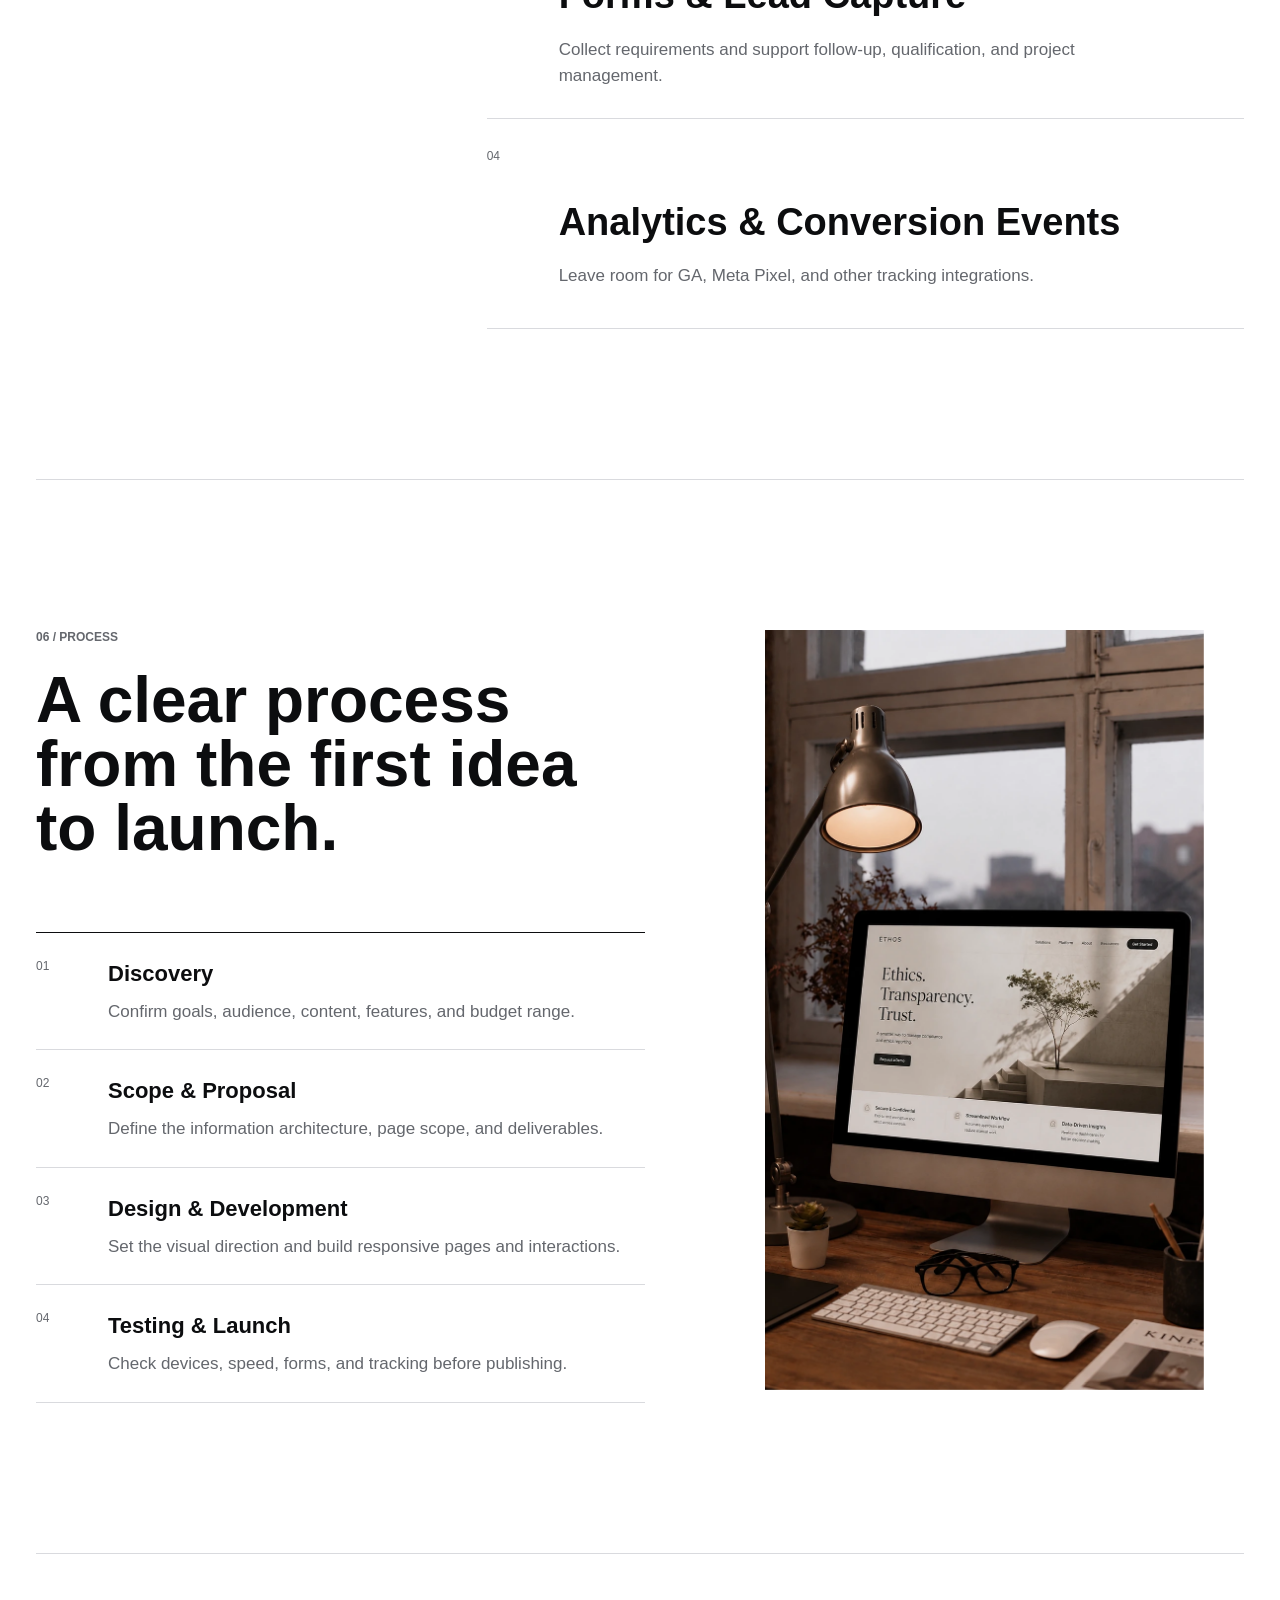
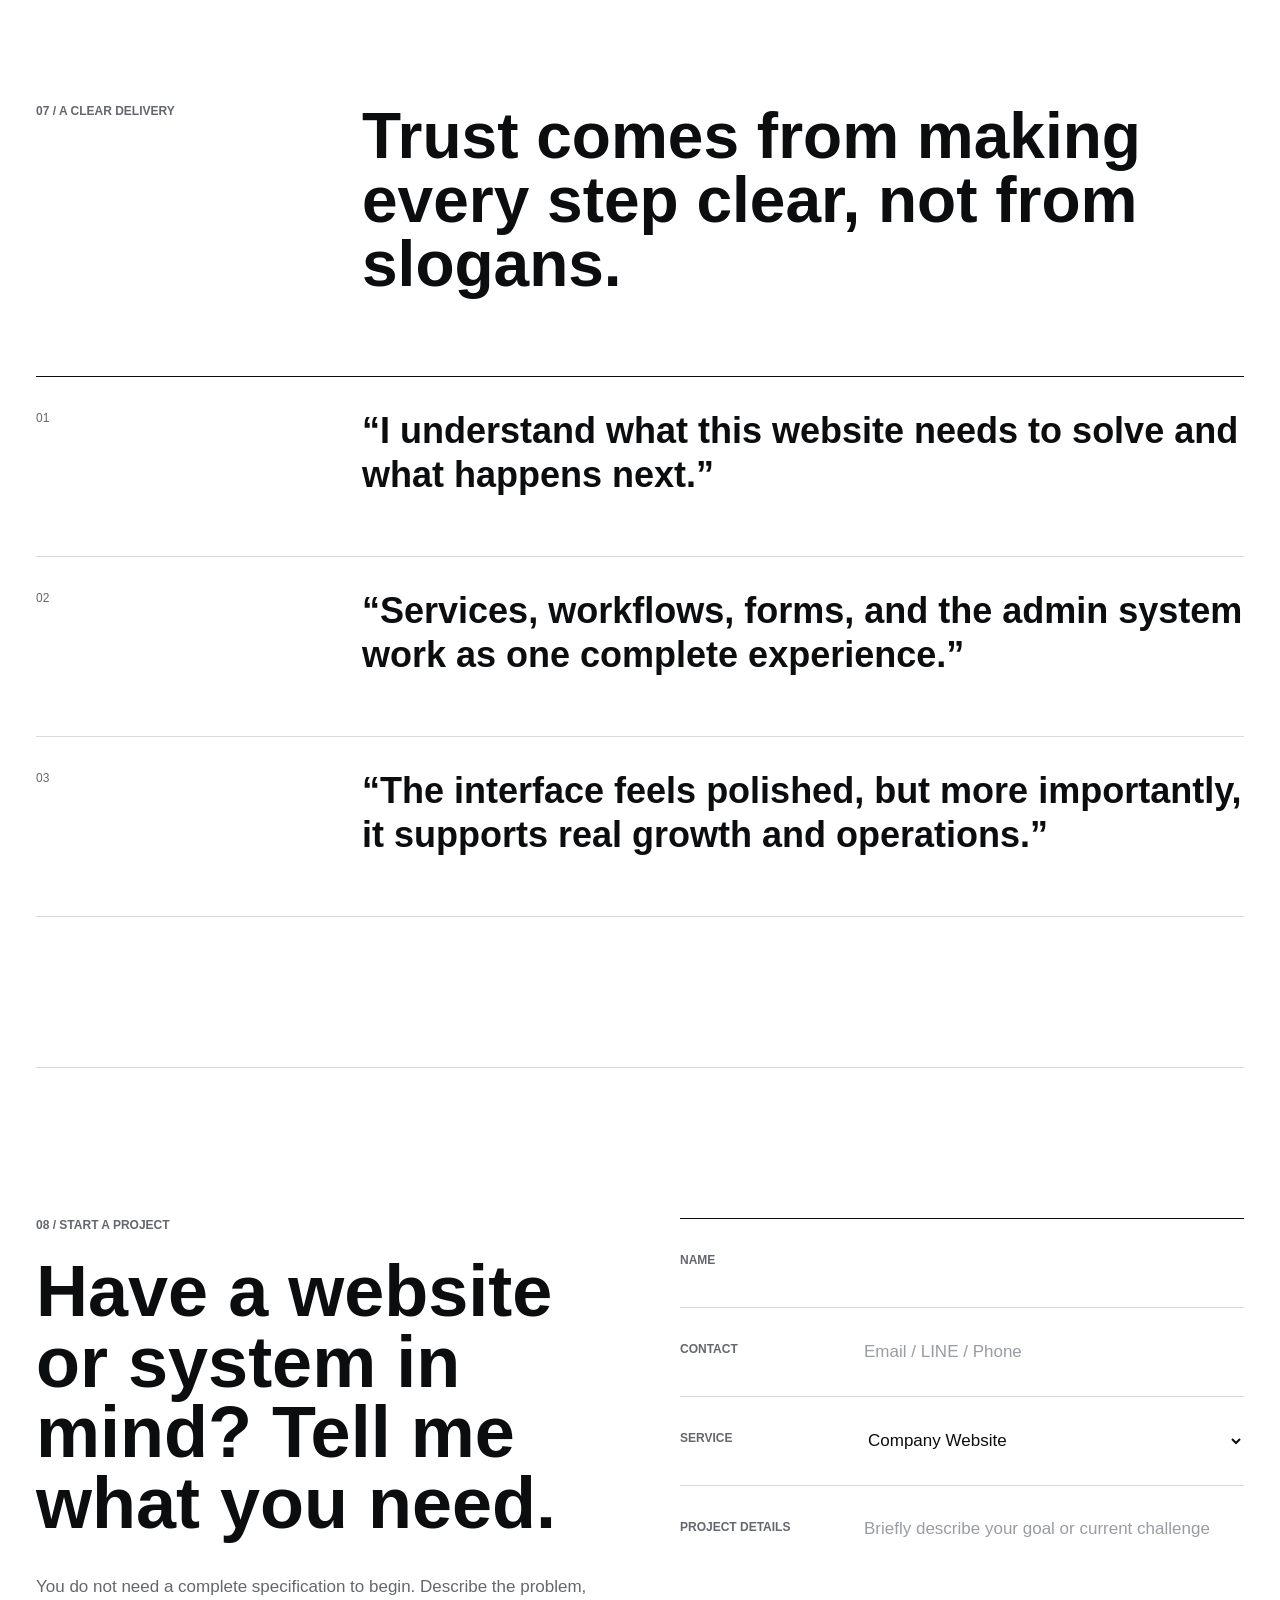
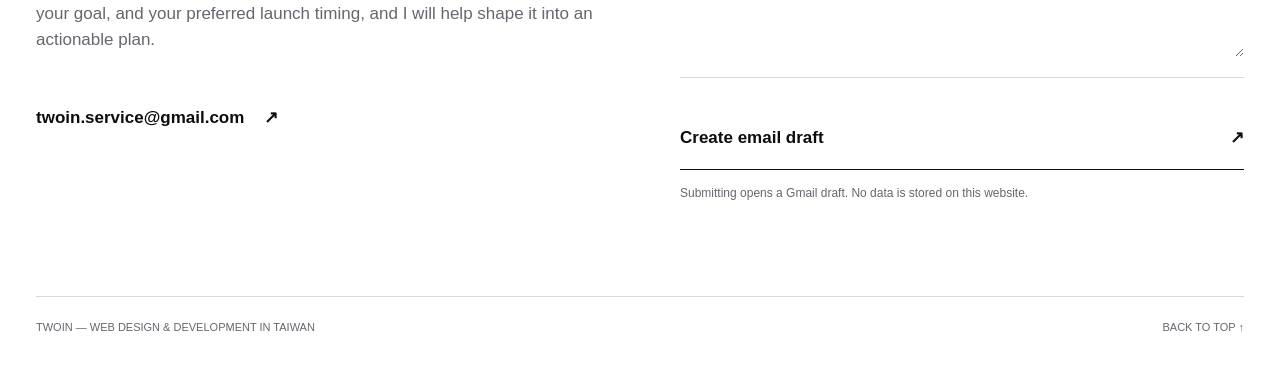
==== commit 3d1349d6: "Open contact inquiries in Gmail" ====
--- a/en/index.html
+++ b/en/index.html
@@ -18,7 +18,7 @@
     <link rel="preload" as="image" href="../assets/design/home-hero-background-v2.webp?v=20260813" type="image/webp" fetchpriority="high" />
     <link rel="stylesheet" href="../styles.css?v=20260813" />
     <noscript><style>.reveal{opacity:1;transform:none}</style></noscript>
-    <script src="../app.js?v=20260813-2" defer></script>
+    <script src="../app.js?v=20260813-3" defer></script>
   </head>
   <body>
     <a class="skip-link" href="#main">Skip to main content</a>
@@ -237,7 +237,7 @@
           <p class="section-index">08 / Start a project</p>
           <h2 id="contact-title">Have a website or system in mind? Tell me what you need.</h2>
           <p>You do not need a complete specification to begin. Describe the problem, your goal, and your preferred launch timing, and I will help shape it into an actionable plan.</p>
-          <a class="contact-mail" href="mailto:twoin.service@gmail.com">twoin.service@gmail.com <span aria-hidden="true">↗</span></a>
+          <a class="contact-mail" href="https://mail.google.com/mail/?view=cm&amp;fs=1&amp;to=twoin.service@gmail.com" target="_blank" rel="noopener noreferrer">twoin.service@gmail.com <span aria-hidden="true">↗</span></a>
         </div>
 
         <form class="contact-form" data-contact-form>
@@ -260,7 +260,7 @@
             <textarea id="message" name="message" rows="5" placeholder="Briefly describe your goal or current challenge" required></textarea>
           </div>
           <button type="submit">Create email draft <span aria-hidden="true">↗</span></button>
-          <p class="form-note" data-form-status aria-live="polite">Submitting opens your email app. No data is stored on this website.</p>
+          <p class="form-note" data-form-status aria-live="polite">Submitting opens a Gmail draft. No data is stored on this website.</p>
         </form>
 
         <footer class="site-footer">
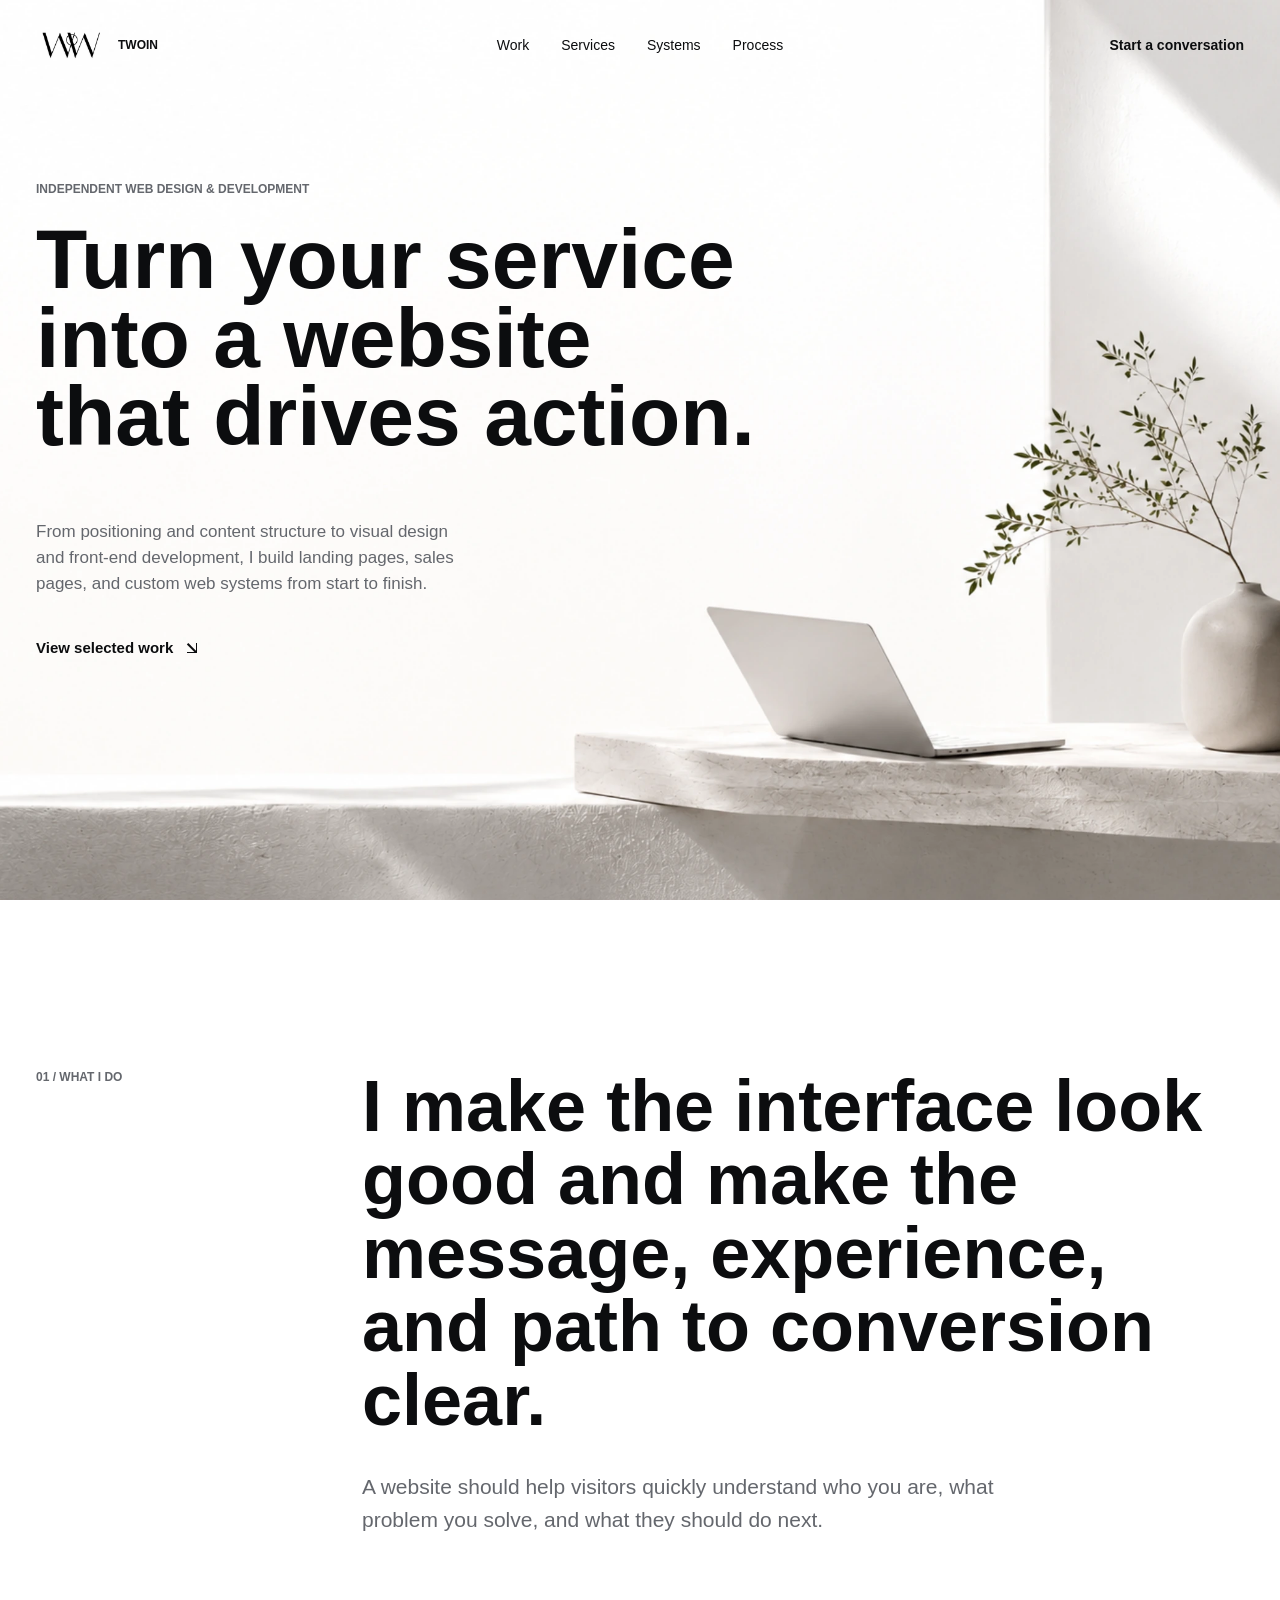
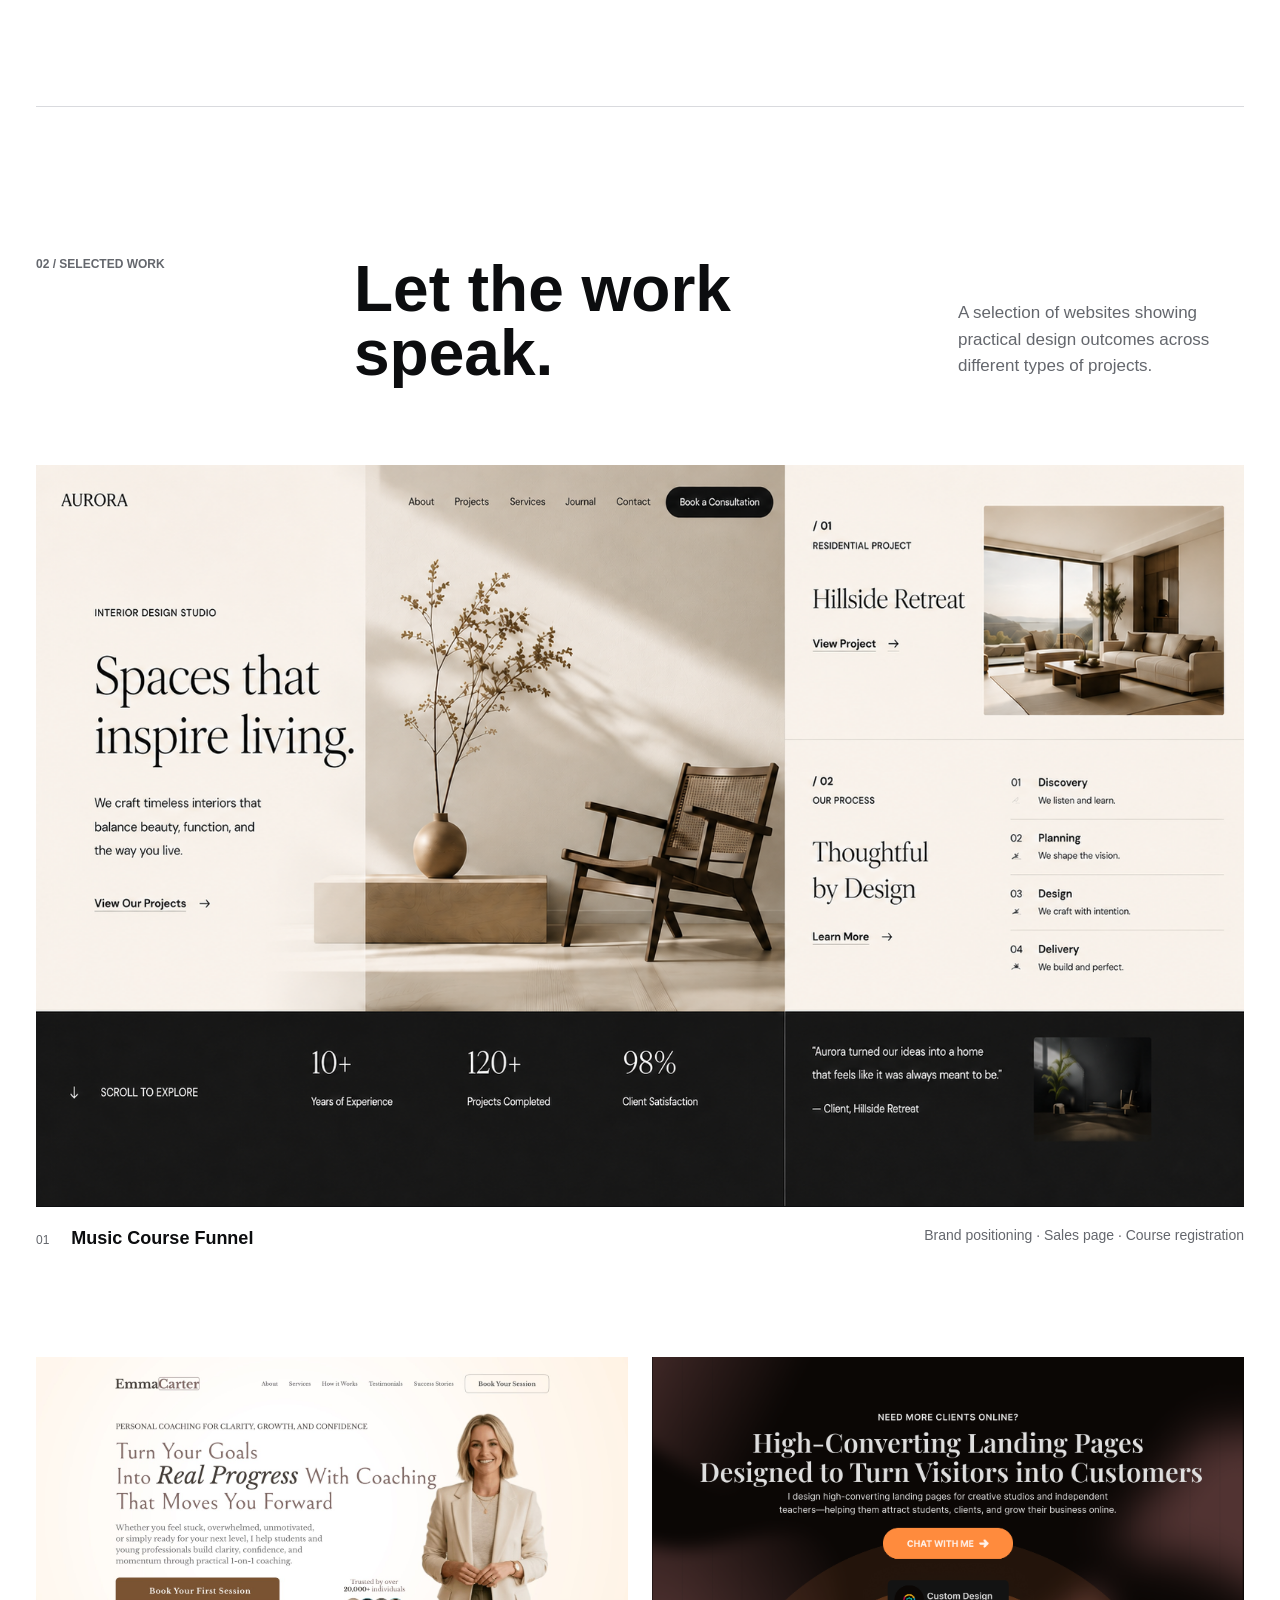
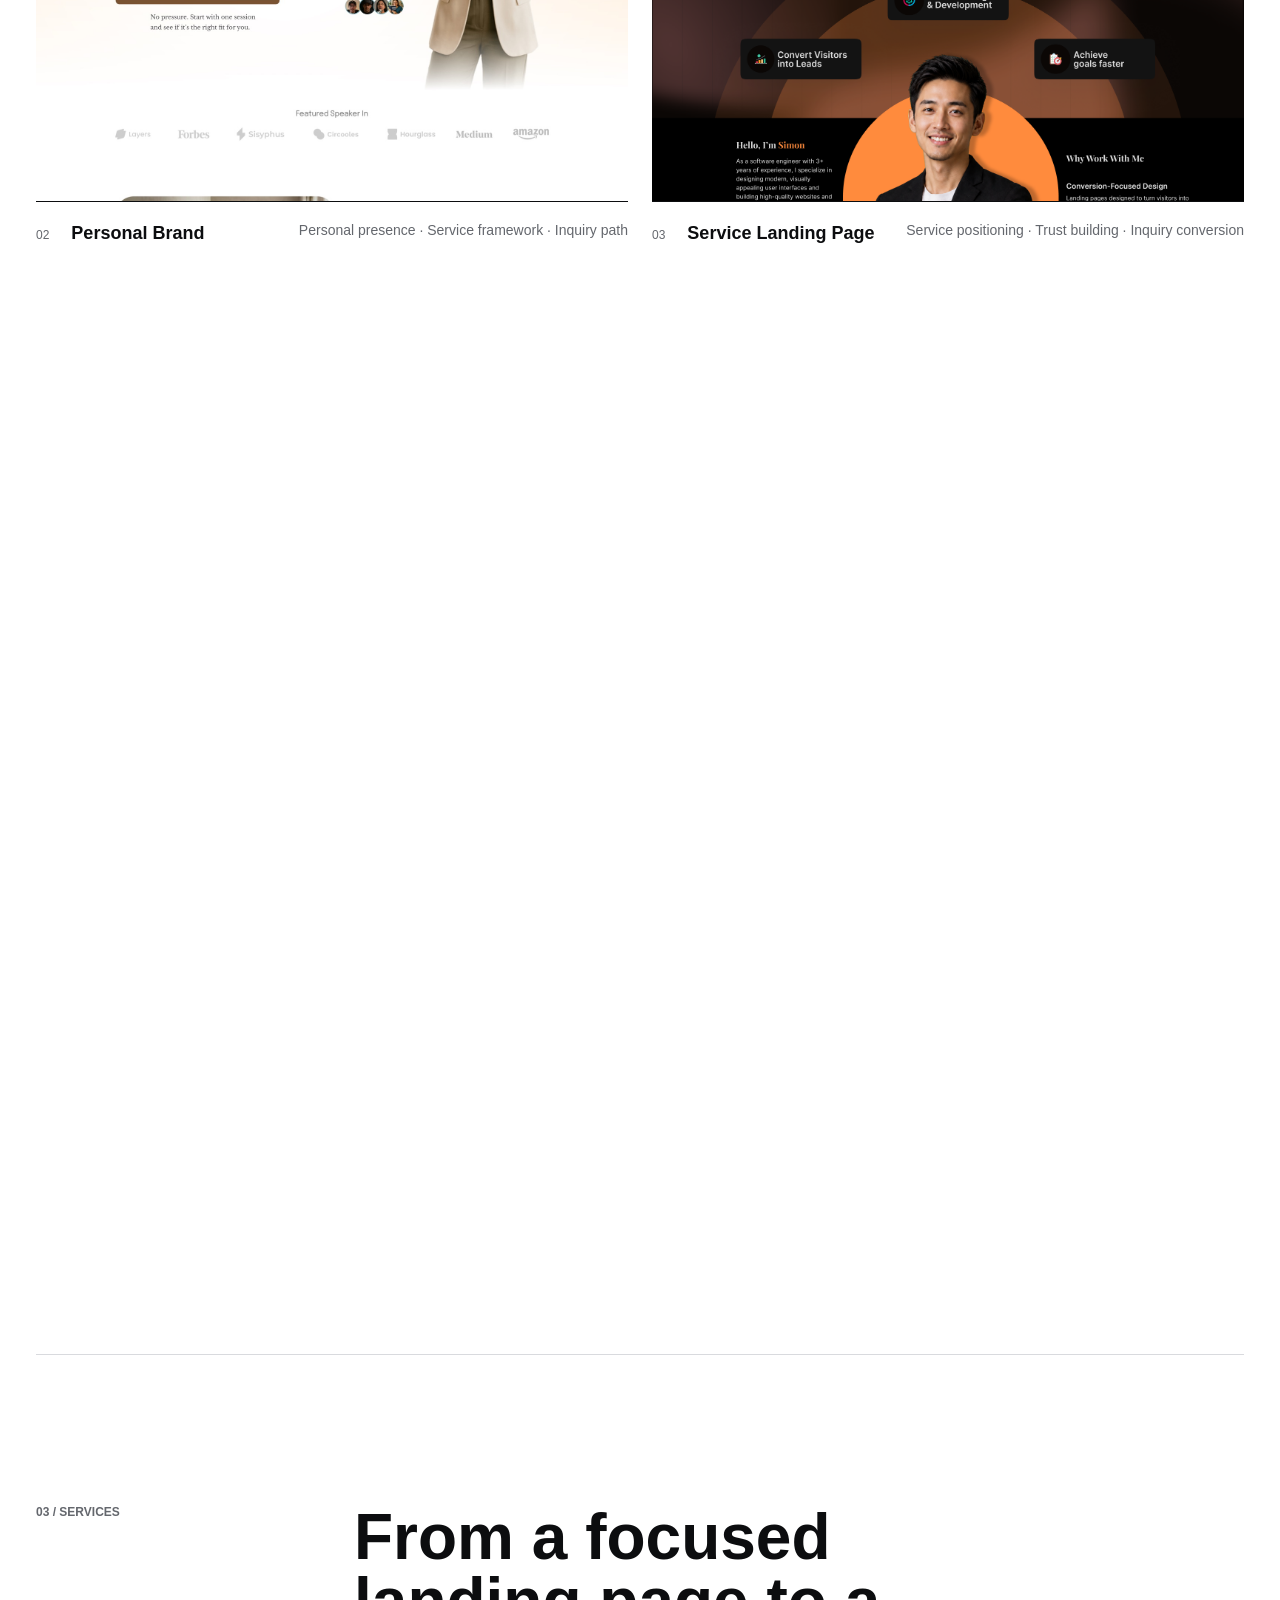
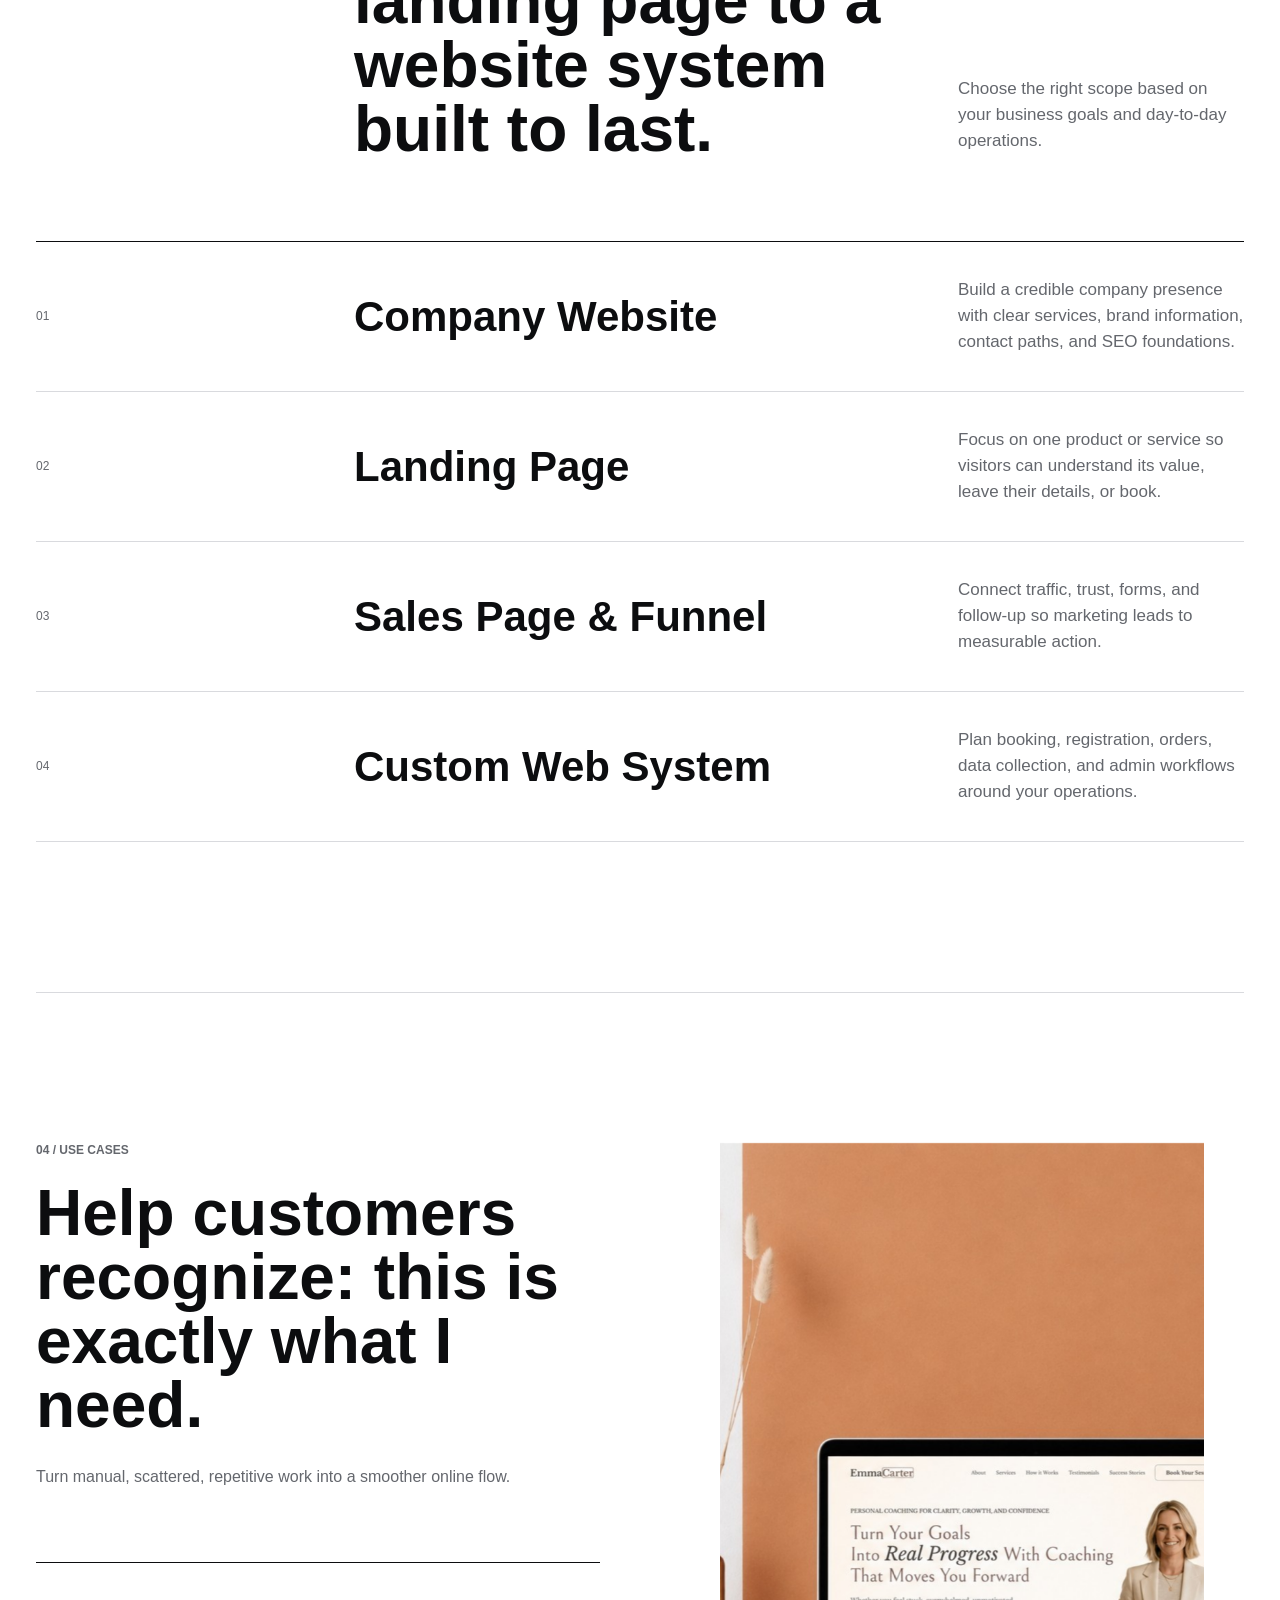
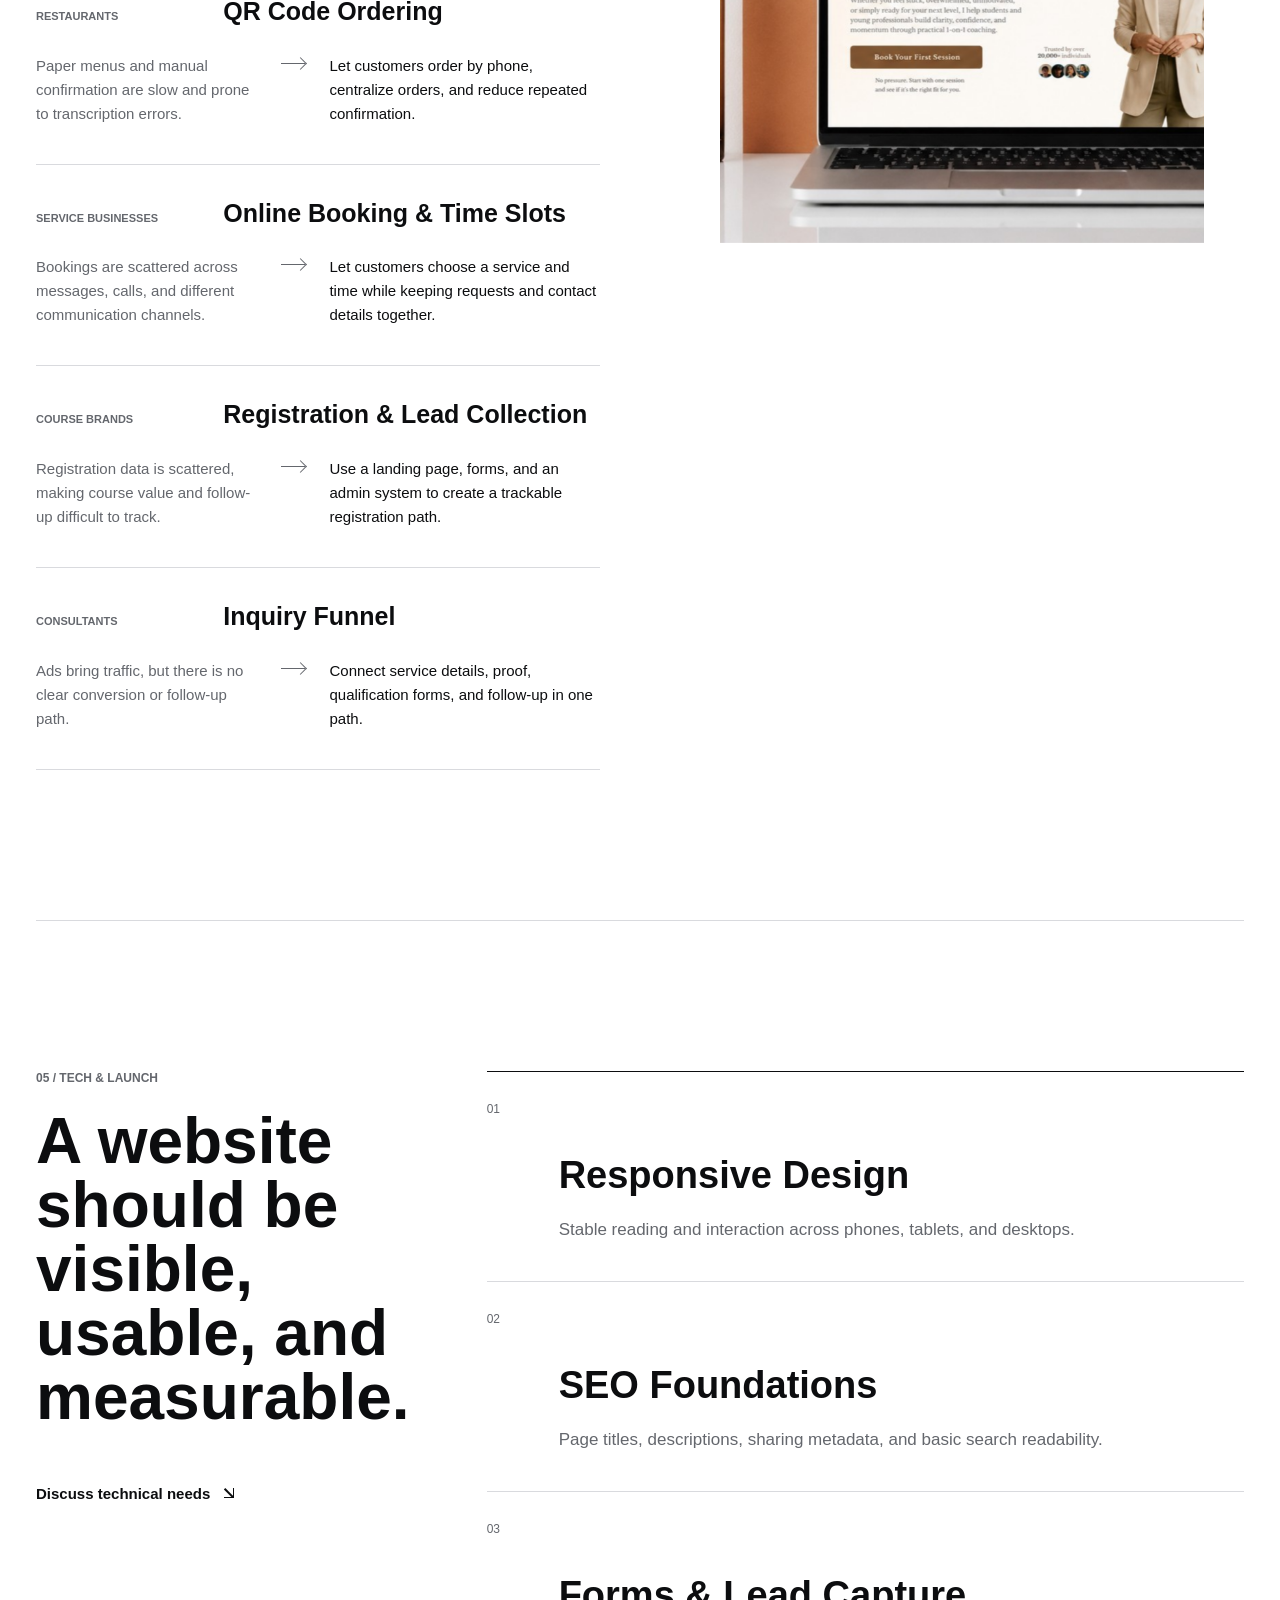
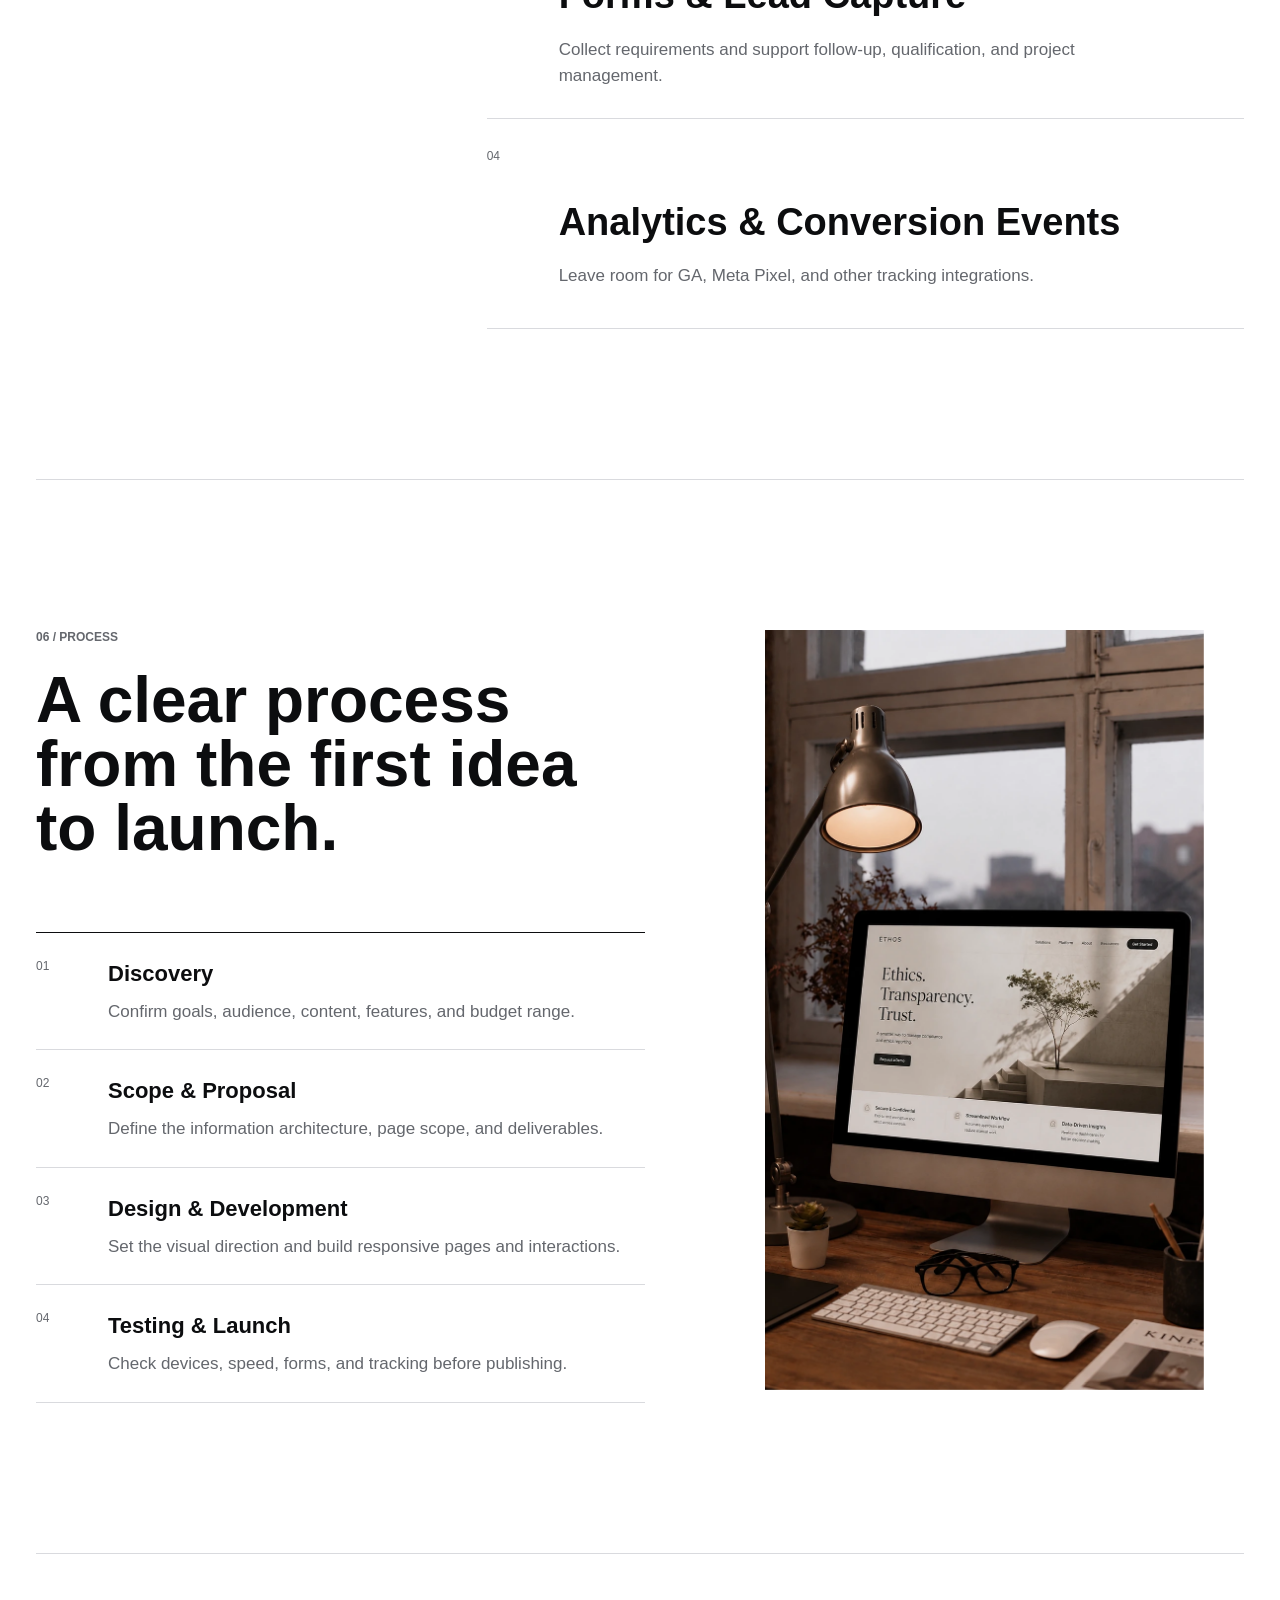
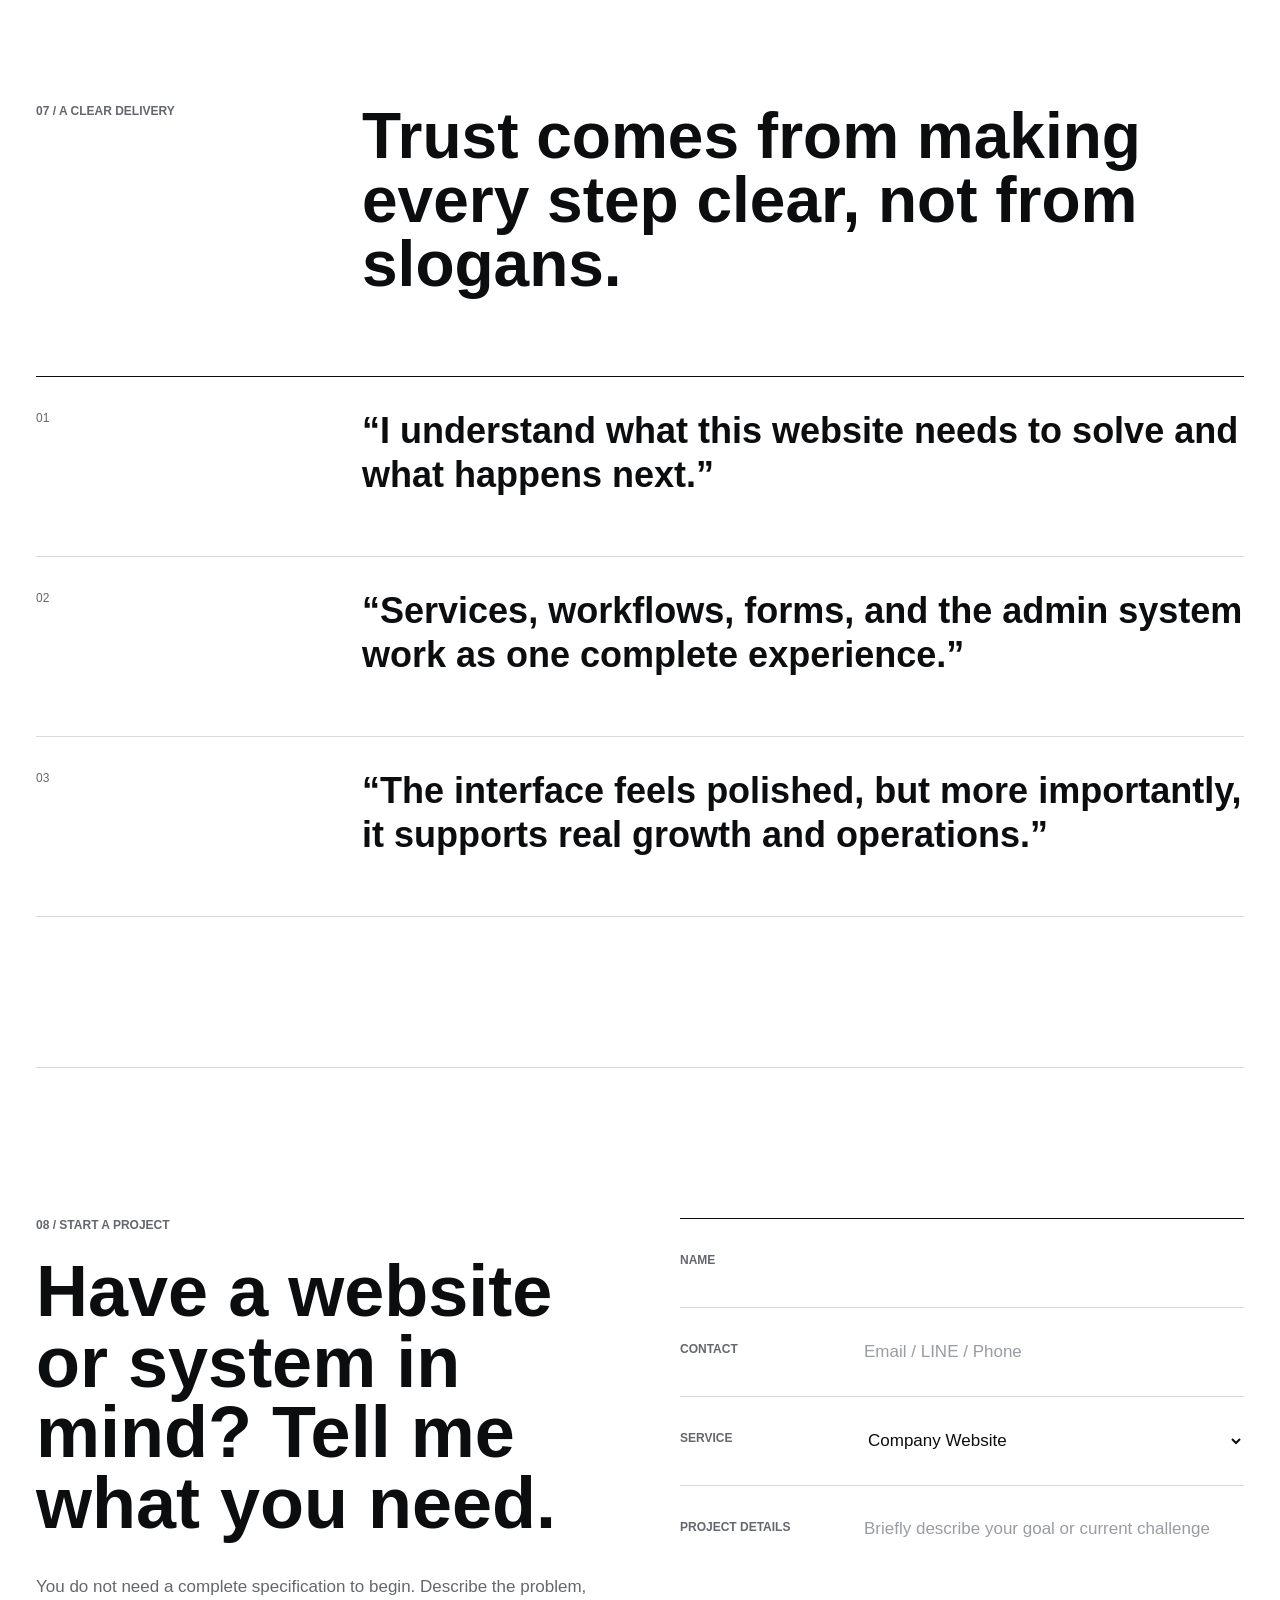
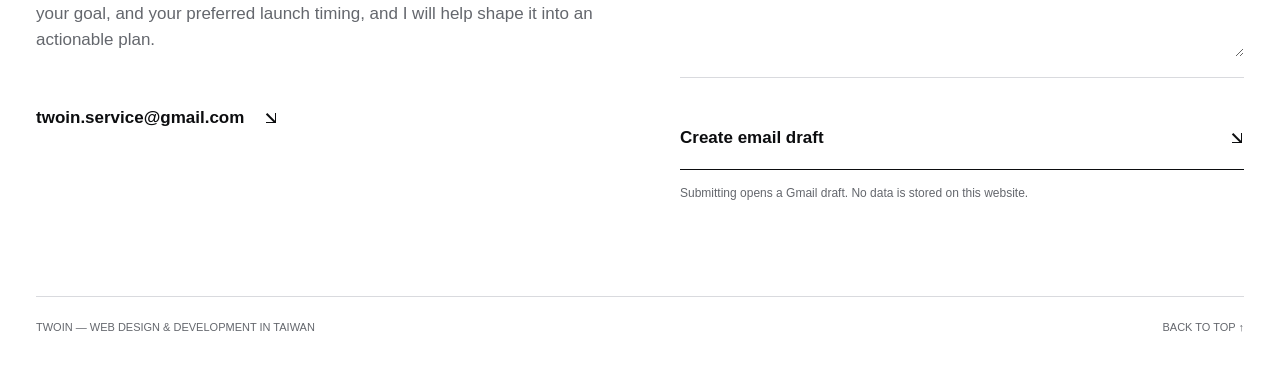
==== commit a9cc3f33: "Improve mobile responsive layout" ====
--- a/en/index.html
+++ b/en/index.html
@@ -16,7 +16,7 @@
     <link rel="shortcut icon" href="../assets/design/favicon.png?v=20260813" />
     <link rel="apple-touch-icon" sizes="180x180" href="../assets/design/apple-touch-icon.png?v=20260813" />
     <link rel="preload" as="image" href="../assets/design/home-hero-background-v2.webp?v=20260813" type="image/webp" fetchpriority="high" />
-    <link rel="stylesheet" href="../styles.css?v=20260813" />
+    <link rel="stylesheet" href="../styles.css?v=20260813-2" />
     <noscript><style>.reveal{opacity:1;transform:none}</style></noscript>
     <script src="../app.js?v=20260813-3" defer></script>
   </head>
--- a/styles.css
+++ b/styles.css
@@ -154,6 +154,40 @@
 .hero-intro { max-width: 430px; margin-top: 64px; }
 .hero-intro p { margin-bottom: 28px; color: var(--muted); }
 .text-link { display: inline-flex; min-height: 44px; align-items: center; gap: 12px; font-size: 15px; font-weight: 700; }
+.text-link > span,
+.contact-mail > span,
+.contact-form button > span {
+  position: relative;
+  width: 14px;
+  height: 14px;
+  flex: 0 0 14px;
+  overflow: hidden;
+  color: transparent;
+  font-size: 0;
+}
+.text-link > span::before,
+.contact-mail > span::before,
+.contact-form button > span::before {
+  position: absolute;
+  inset: 2px;
+  border-right: 1.5px solid currentColor;
+  border-bottom: 1.5px solid currentColor;
+  color: var(--ink);
+  content: "";
+}
+.text-link > span::after,
+.contact-mail > span::after,
+.contact-form button > span::after {
+  position: absolute;
+  top: 6px;
+  left: 1px;
+  width: 12px;
+  height: 1.5px;
+  background: var(--ink);
+  content: "";
+  transform: rotate(45deg);
+  transform-origin: center;
+}
 
 .statement {
   padding: 170px 0;
@@ -258,7 +292,34 @@
 }
 .use-case-flow p { margin: 0; color: var(--muted); font-size: 15px; line-height: 1.6; }
 .use-case-flow div:last-child p { color: var(--ink); }
-.case-arrow { padding-top: 1px; color: var(--muted); text-align: center; }
+.case-arrow {
+  position: relative;
+  width: 28px;
+  height: 20px;
+  overflow: hidden;
+  color: transparent;
+  font-size: 0;
+}
+.case-arrow::before {
+  position: absolute;
+  top: 9px;
+  right: 2px;
+  left: 2px;
+  height: 1px;
+  background: var(--muted);
+  content: "";
+}
+.case-arrow::after {
+  position: absolute;
+  top: 5px;
+  right: 2px;
+  width: 8px;
+  height: 8px;
+  border-top: 1px solid var(--muted);
+  border-right: 1px solid var(--muted);
+  content: "";
+  transform: rotate(45deg);
+}
 .use-cases-media { position: sticky; top: 124px; margin-bottom: 0; }
 .use-cases-media img { min-height: 700px; object-fit: cover; }
 
@@ -417,56 +478,90 @@
 }
 
 @media (max-width: 620px) {
-  :root { --shell: calc(100% - 28px); }
+  :root { --shell: calc(100% - 40px); }
   body { font-size: 16px; }
-  .site-header { width: 100%; padding-inline: 14px; }
+  .site-header { width: 100%; min-height: 72px; padding-inline: 20px; }
+  .site-header::before { box-shadow: none; }
   .brand span { display: none; }
-  .header-cta { font-size: 13px; }
-  .hero { min-height: calc(100svh - 76px); padding: 44px 0 38px; }
+  .brand img { width: 58px; height: 30px; }
+  .header-cta { min-height: 44px; margin-right: 0; display: inline-flex; align-items: center; font-size: 13px; }
+  .menu-toggle { width: 44px; height: 44px; padding-inline: 7px; }
+  .main-nav { inset-block-start: 72px; min-height: calc(100dvh - 72px); padding: 48px 20px; gap: 12px; font-size: 34px; line-height: 1.15; }
+  .hero { min-height: calc(100dvh - 72px); padding: 56px 0 36px; }
   .hero::before {
+    top: -72px;
+    height: calc(100% + 72px);
     background-position: right bottom;
-    background-size: auto 48%;
+    background-size: auto 43%;
   }
   .hero-copy { max-width: 100%; }
-  .hero h1 { font-size: 40px; line-height: 0.98; }
-  .hero-intro { max-width: 100%; margin-top: 28px; }
-  .hero-intro p { max-width: 420px; margin-bottom: 18px; }
-  .statement { padding: 96px 0; }
-  .statement-content h2 { font-size: 40px; }
-  .statement-content > p { font-size: 18px; }
-  .work, .services, .tech, .proof { padding: 88px 0; }
-  .section-heading h2, .use-cases-copy h2, .tech-intro h2, .process-copy h2 { font-size: 40px; }
-  .project-list { grid-template-columns: 1fr; gap: 72px; }
+  .hero-copy .eyebrow { max-width: 290px; margin-bottom: 20px; font-size: 11px; line-height: 1.35; }
+  .hero h1 { max-width: 360px; font-size: 36px; font-weight: 760; line-height: 1.04; }
+  .hero-intro { max-width: 340px; margin-top: 26px; }
+  .hero-intro p { max-width: 340px; margin-bottom: 14px; color: #52555a; font-size: 15px; line-height: 1.65; }
+  .text-link { gap: 10px; font-size: 14px; }
+  .statement { padding: 80px 0; gap: 10px; }
+  .statement-content h2 { margin-bottom: 24px; font-size: 36px; line-height: 1.08; }
+  .statement-content > p { font-size: 16px; line-height: 1.65; }
+  .work, .services, .tech, .proof { padding: 76px 0; }
+  .section-heading, .services .section-heading { gap: 10px; margin-bottom: 44px; }
+  .section-heading h2, .use-cases-copy h2, .tech-intro h2, .process-copy h2 { font-size: 36px; line-height: 1.08; }
+  .section-heading > p:last-child { margin-top: 8px; font-size: 15px; line-height: 1.6; }
+  .eyebrow, .section-index { margin-bottom: 18px; font-size: 11px; }
+  .project-list { grid-template-columns: 1fr; gap: 60px; }
   .project-wide { grid-column: auto; }
   .project-media-wide, .project-media-page { aspect-ratio: 4 / 3; }
   .project-media-showcase { aspect-ratio: 1602 / 982; }
   .project-media-wide img { object-position: left center; }
-  .project-meta { display: block; }
-  .project-meta p { margin-top: 8px; text-align: left; }
-  .service-row { min-height: 134px; padding-block: 24px; }
-  .service-row h3 { font-size: 28px; }
-  .use-cases, .process { padding: 88px 0; }
-  .use-cases-copy h2, .process-copy h2 { margin-bottom: 52px; }
-  .use-case-heading { grid-template-columns: 1fr; gap: 8px; }
-  .use-case-heading h3 { font-size: 23px; }
-  .use-case-flow { grid-template-columns: 1fr; gap: 14px; }
-  .case-arrow { padding: 0; text-align: left; transform: rotate(90deg); transform-origin: left center; }
-  .tech-list article { min-height: 190px; }
-  .tech-list h3 { font-size: 28px; }
-  .proof-list blockquote { min-height: 160px; grid-template-columns: 32px 1fr; gap: 16px; }
-  .proof-list p { font-size: 24px; }
-  .contact { min-height: auto; padding-top: 88px; }
-  .contact-copy h2 { font-size: 44px; }
+  .project-meta { padding-top: 14px; display: block; }
+  .project-meta div { gap: 14px; }
+  .project-meta h3 { font-size: 17px; }
+  .project-meta p { margin-top: 6px; font-size: 13px; line-height: 1.5; text-align: left; }
+  .service-row { min-height: 0; padding-block: 26px; grid-template-columns: 34px 1fr; gap: 8px; align-items: start; }
+  .service-row h3 { font-size: 25px; line-height: 1.2; }
+  .service-row p { margin-top: 10px; font-size: 15px; line-height: 1.6; }
+  .use-cases, .process { padding: 76px 0; gap: 48px; }
+  .use-cases-copy h2, .process-copy h2 { margin-bottom: 26px; }
+  .use-cases-subtitle { margin-bottom: 46px; font-size: 15px; }
+  .use-case-list { margin-top: 0; }
+  .use-case-list article { padding: 28px 0 30px; }
+  .use-case-heading { grid-template-columns: 1fr; gap: 7px; }
+  .use-case-heading span { font-size: 10px; }
+  .use-case-heading h3 { font-size: 23px; line-height: 1.2; }
+  .use-case-flow { margin-top: 22px; grid-template-columns: 1fr 24px 1fr; gap: 10px; }
+  .use-case-flow p { font-size: 14px; line-height: 1.55; }
+  .case-arrow { width: 24px; margin-top: 1px; transform: none; }
+  .use-cases-media { margin-top: 0; }
+  .use-cases-media img { aspect-ratio: 4 / 4.6; object-position: center; }
+  .tech { gap: 44px; }
+  .tech-intro h2 { margin-bottom: 26px; }
+  .tech-list article { min-height: 0; padding: 26px 0 30px; grid-template-columns: 34px 1fr; }
+  .tech-list h3 { margin: 0 0 10px; font-size: 25px; line-height: 1.2; }
+  .tech-list p { font-size: 15px; line-height: 1.6; }
+  .process-list li { min-height: 0; padding: 24px 0; grid-template-columns: 34px 1fr; }
+  .process-list h3 { font-size: 21px; }
+  .process-list p { font-size: 15px; line-height: 1.6; }
+  .process-media img { aspect-ratio: 4 / 5; object-position: center; }
+  .proof-list blockquote { min-height: 0; padding: 26px 0 30px; grid-template-columns: 28px 1fr; gap: 12px; }
+  .proof-list p { font-size: 21px; line-height: 1.35; }
+  .contact { min-height: auto; padding-top: 76px; gap: 56px; }
+  .contact-copy h2 { margin-bottom: 24px; font-size: 38px; line-height: 1.06; }
+  .contact-copy > p:not(.section-index) { font-size: 15px; line-height: 1.65; }
+  .contact-mail { max-width: 100%; margin-top: 16px; gap: 10px; font-size: 14px; overflow-wrap: anywhere; }
   .field-row { grid-template-columns: 1fr; gap: 2px; }
   .field-row label { padding-top: 0; }
-  .site-footer { flex-direction: column; }
+  .contact-form button { min-height: 58px; }
+  .site-footer { padding-top: 18px; flex-direction: column; gap: 10px; }
 }
 
 @media (max-width: 420px) {
-  .site-header { gap: 8px; }
-  .brand img { width: 52px; }
+  .site-header { gap: 6px; }
+  .brand img { width: 54px; }
   .header-cta { margin-right: 0; font-size: 12px; }
   .menu-toggle { width: 40px; height: 40px; }
+  .hero h1 { max-width: 335px; font-size: 34px; }
+  .use-case-flow { grid-template-columns: 1fr; gap: 12px; }
+  .case-arrow { margin-block: 2px; transform: rotate(90deg); transform-origin: center; }
 }
 
 @media (prefers-reduced-motion: reduce) {
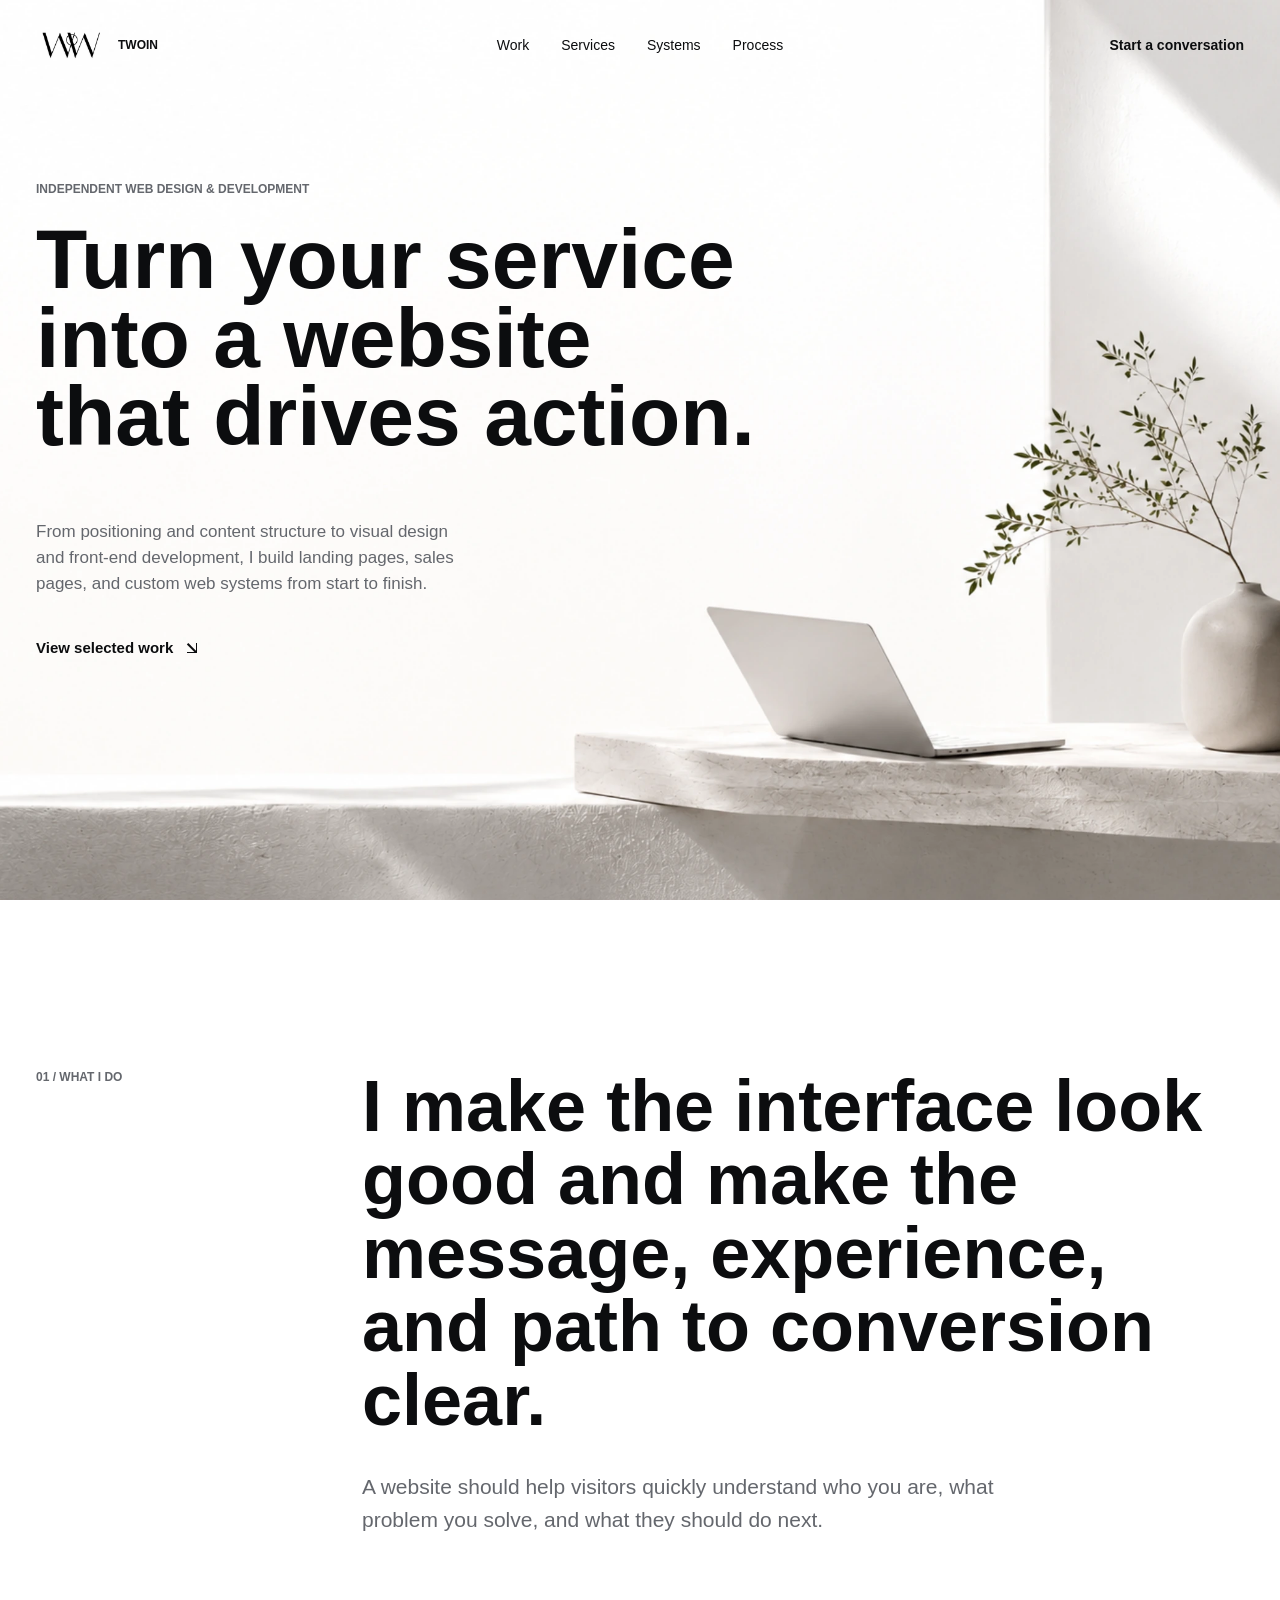
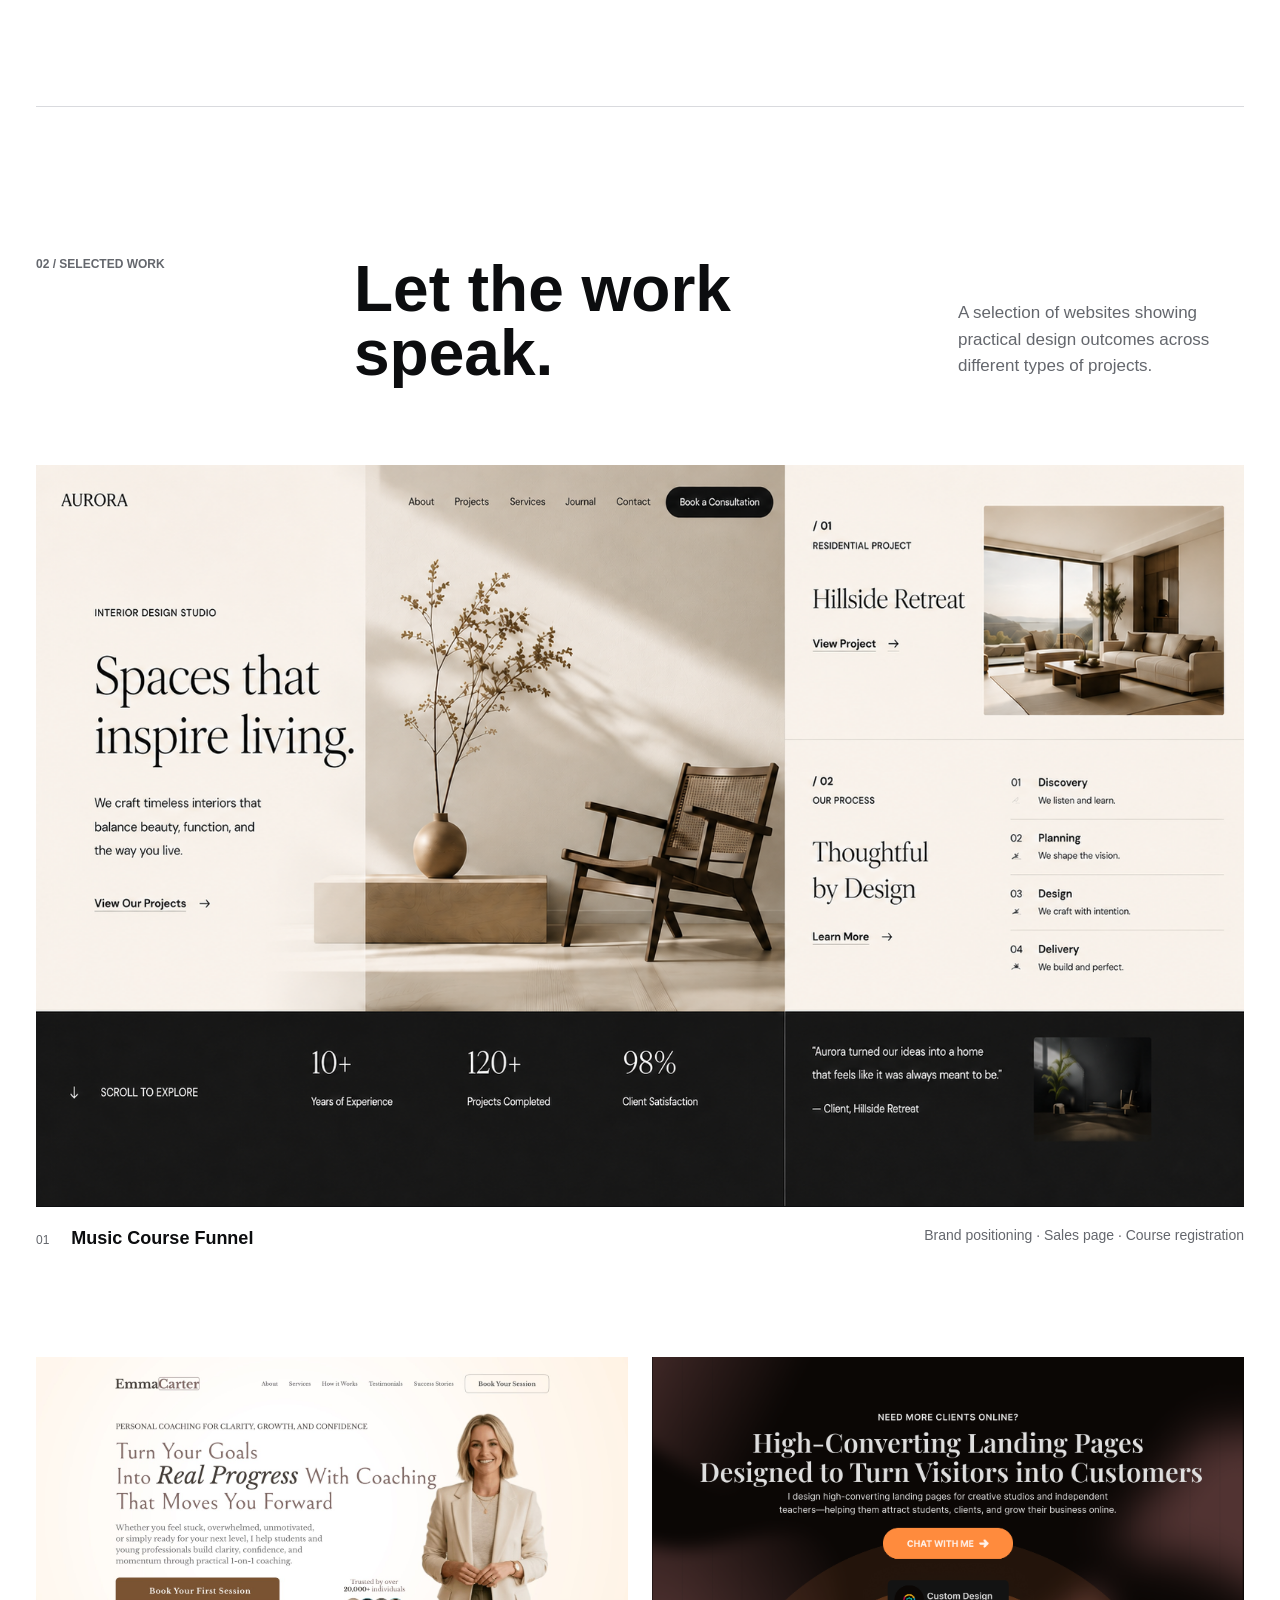
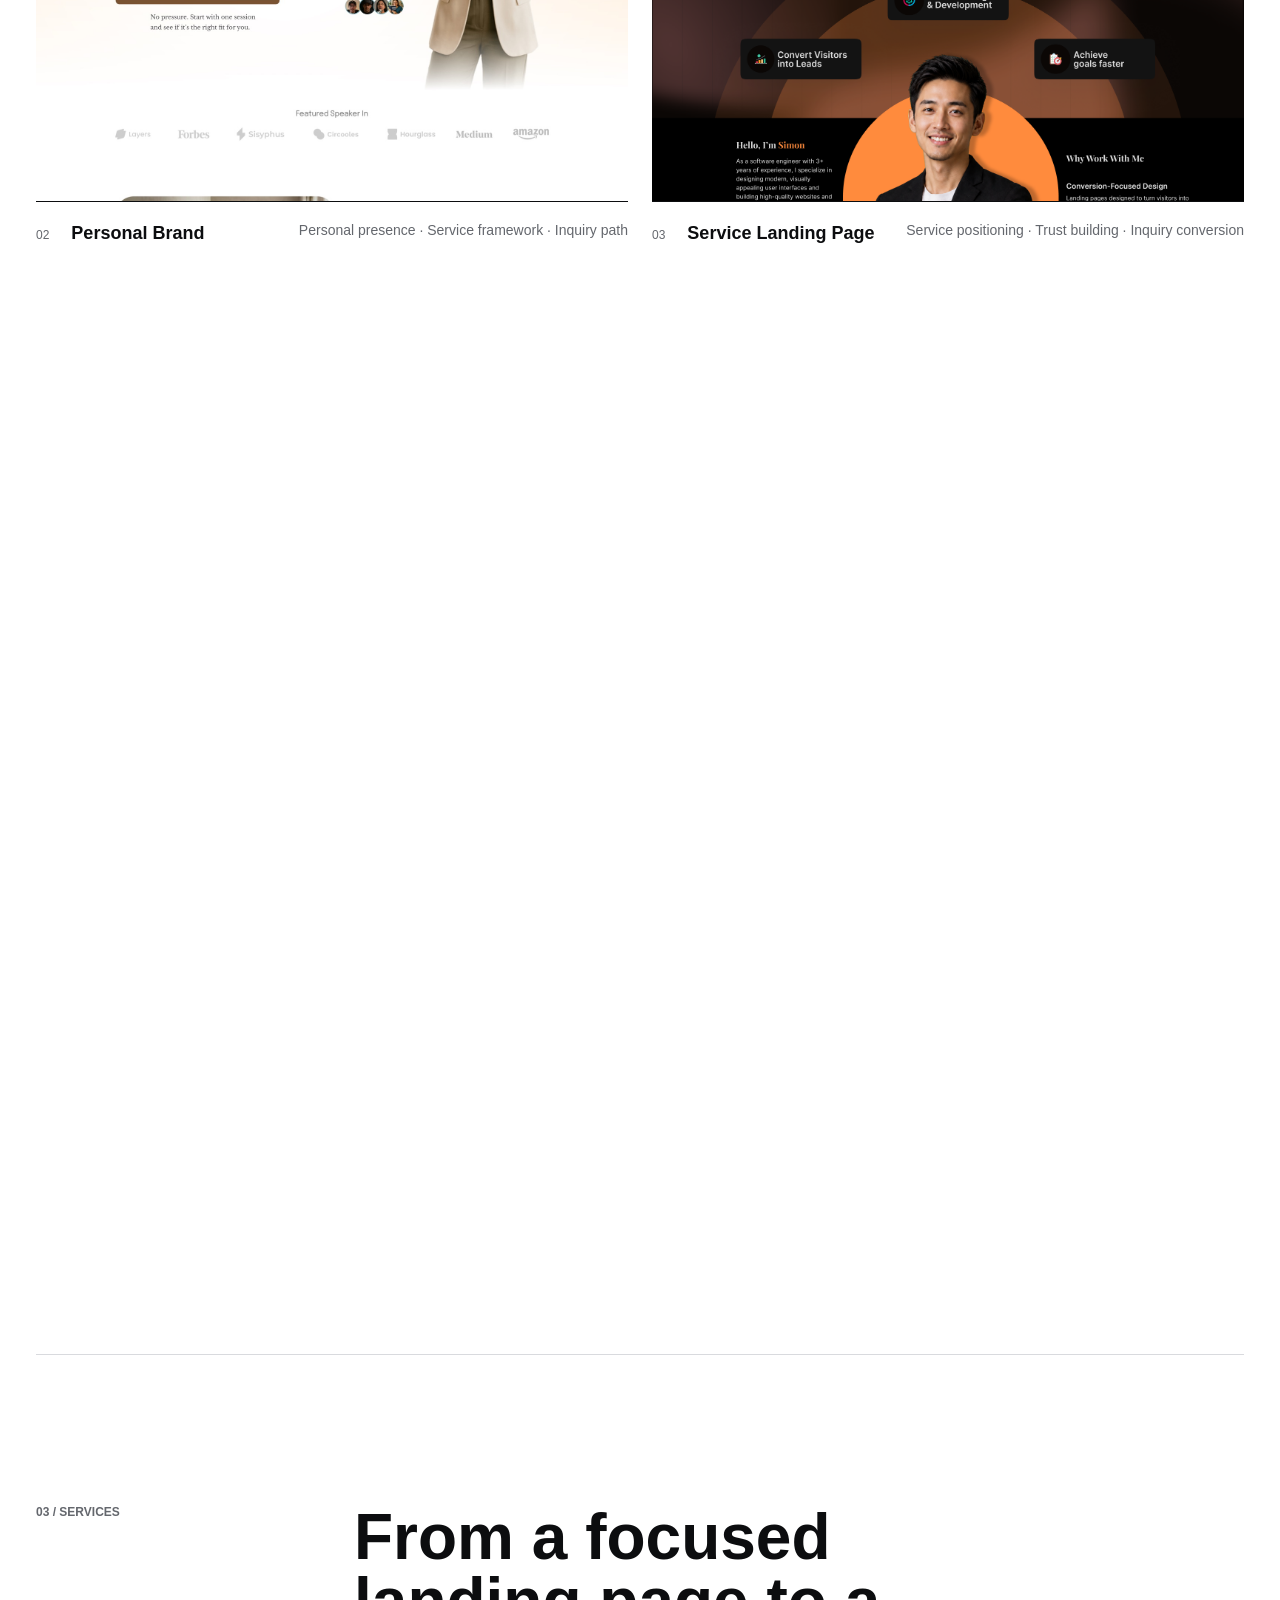
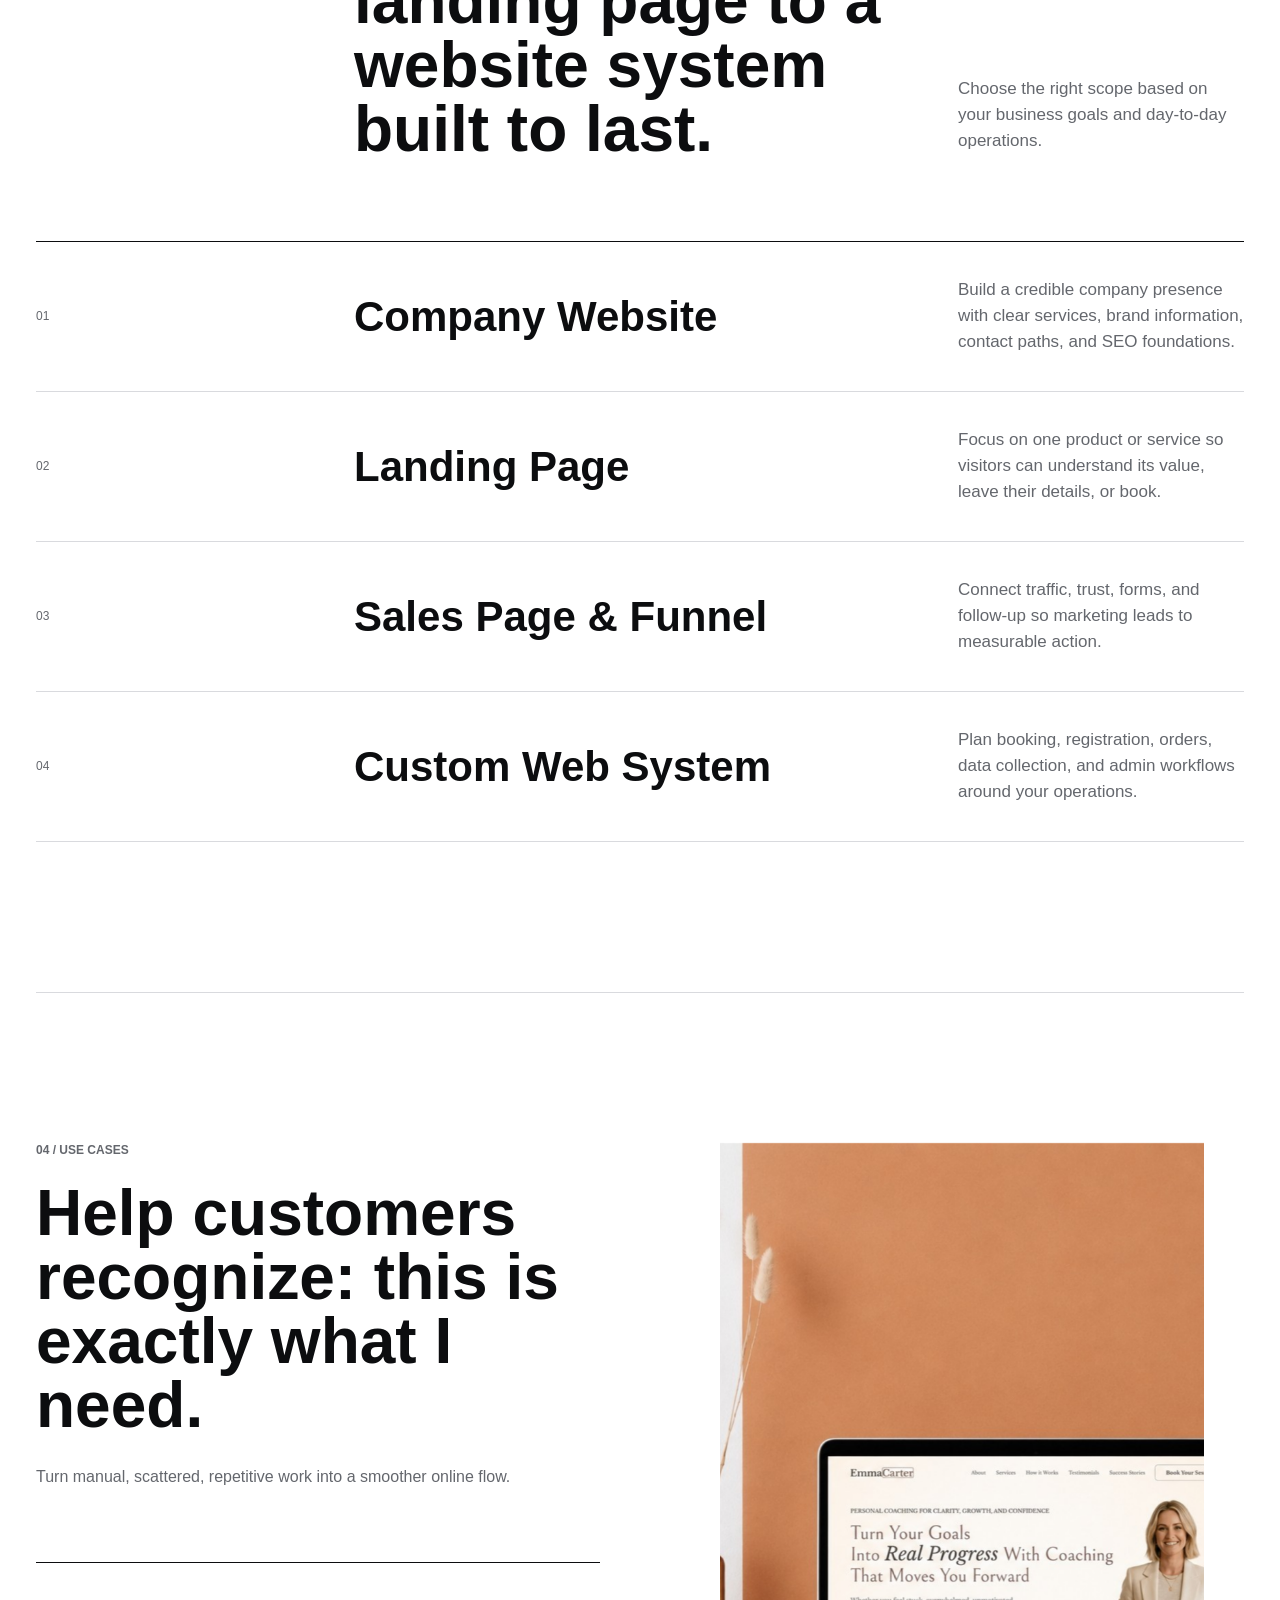
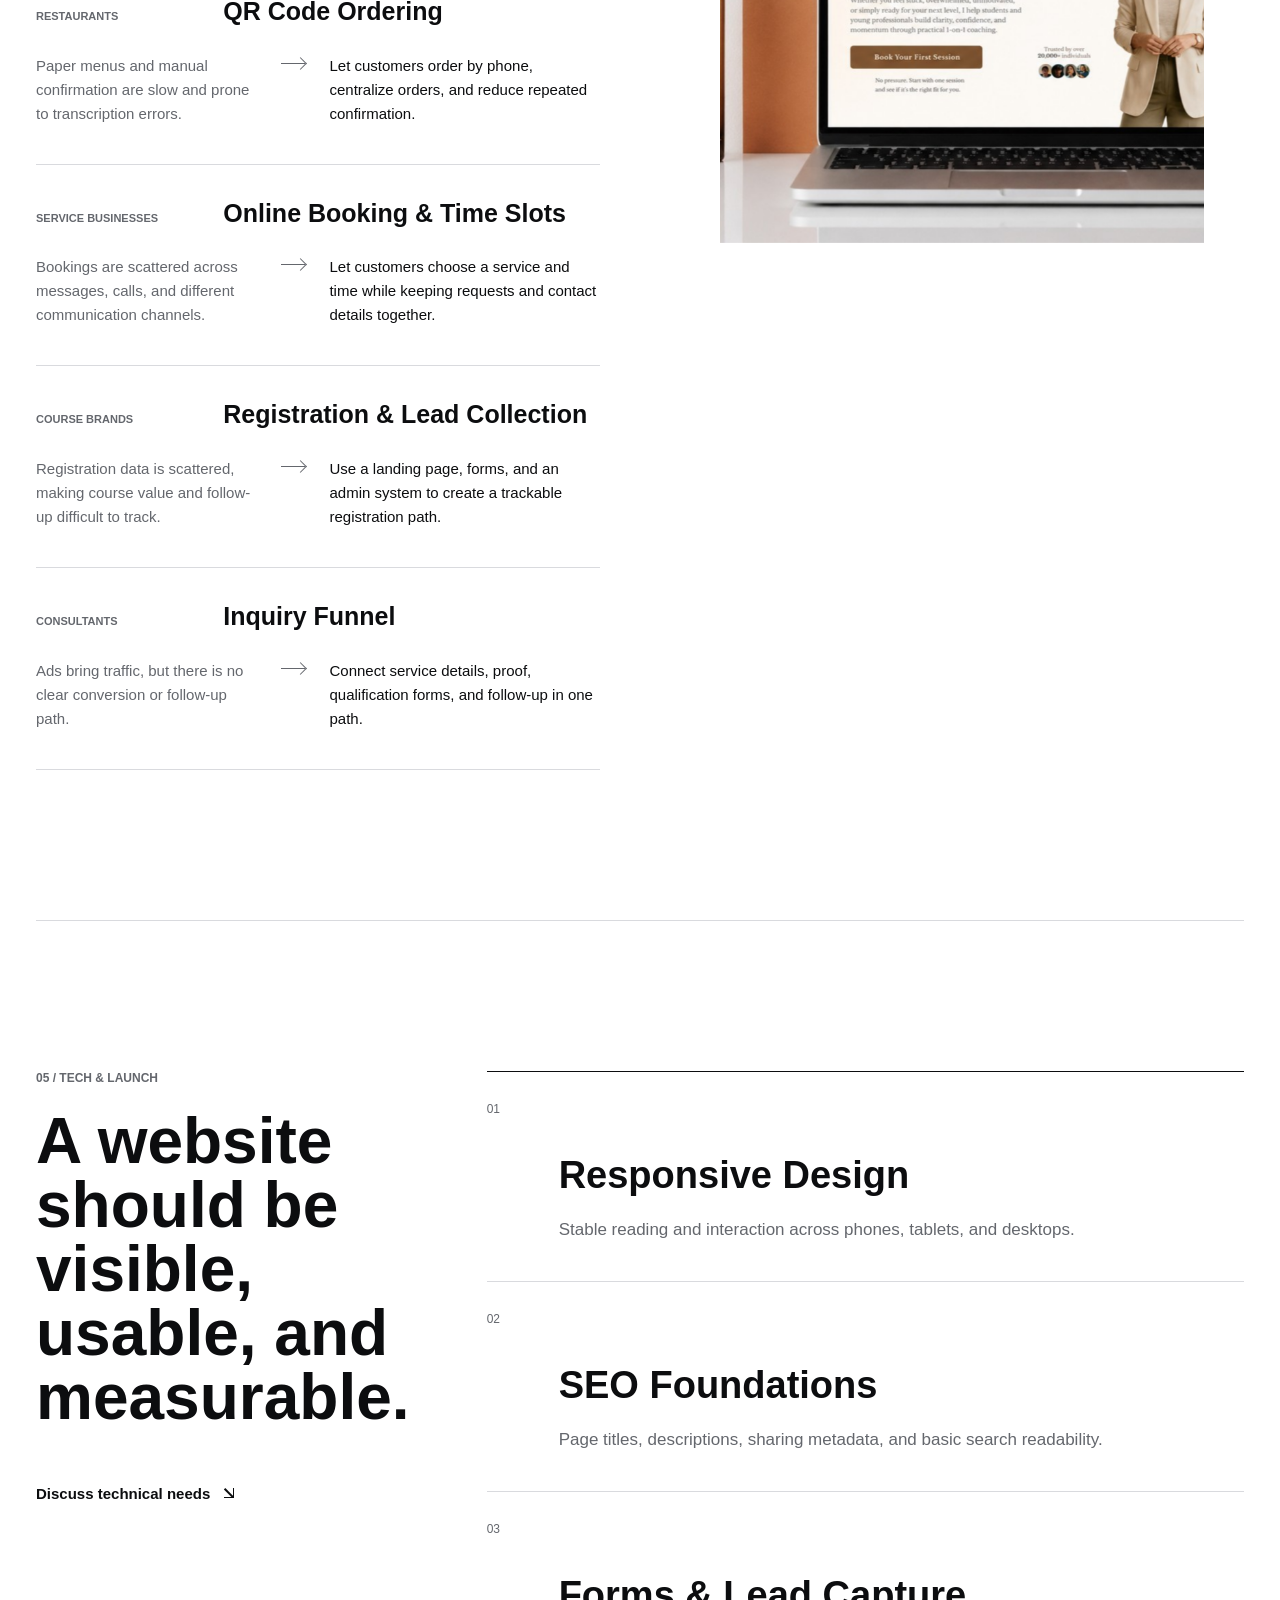
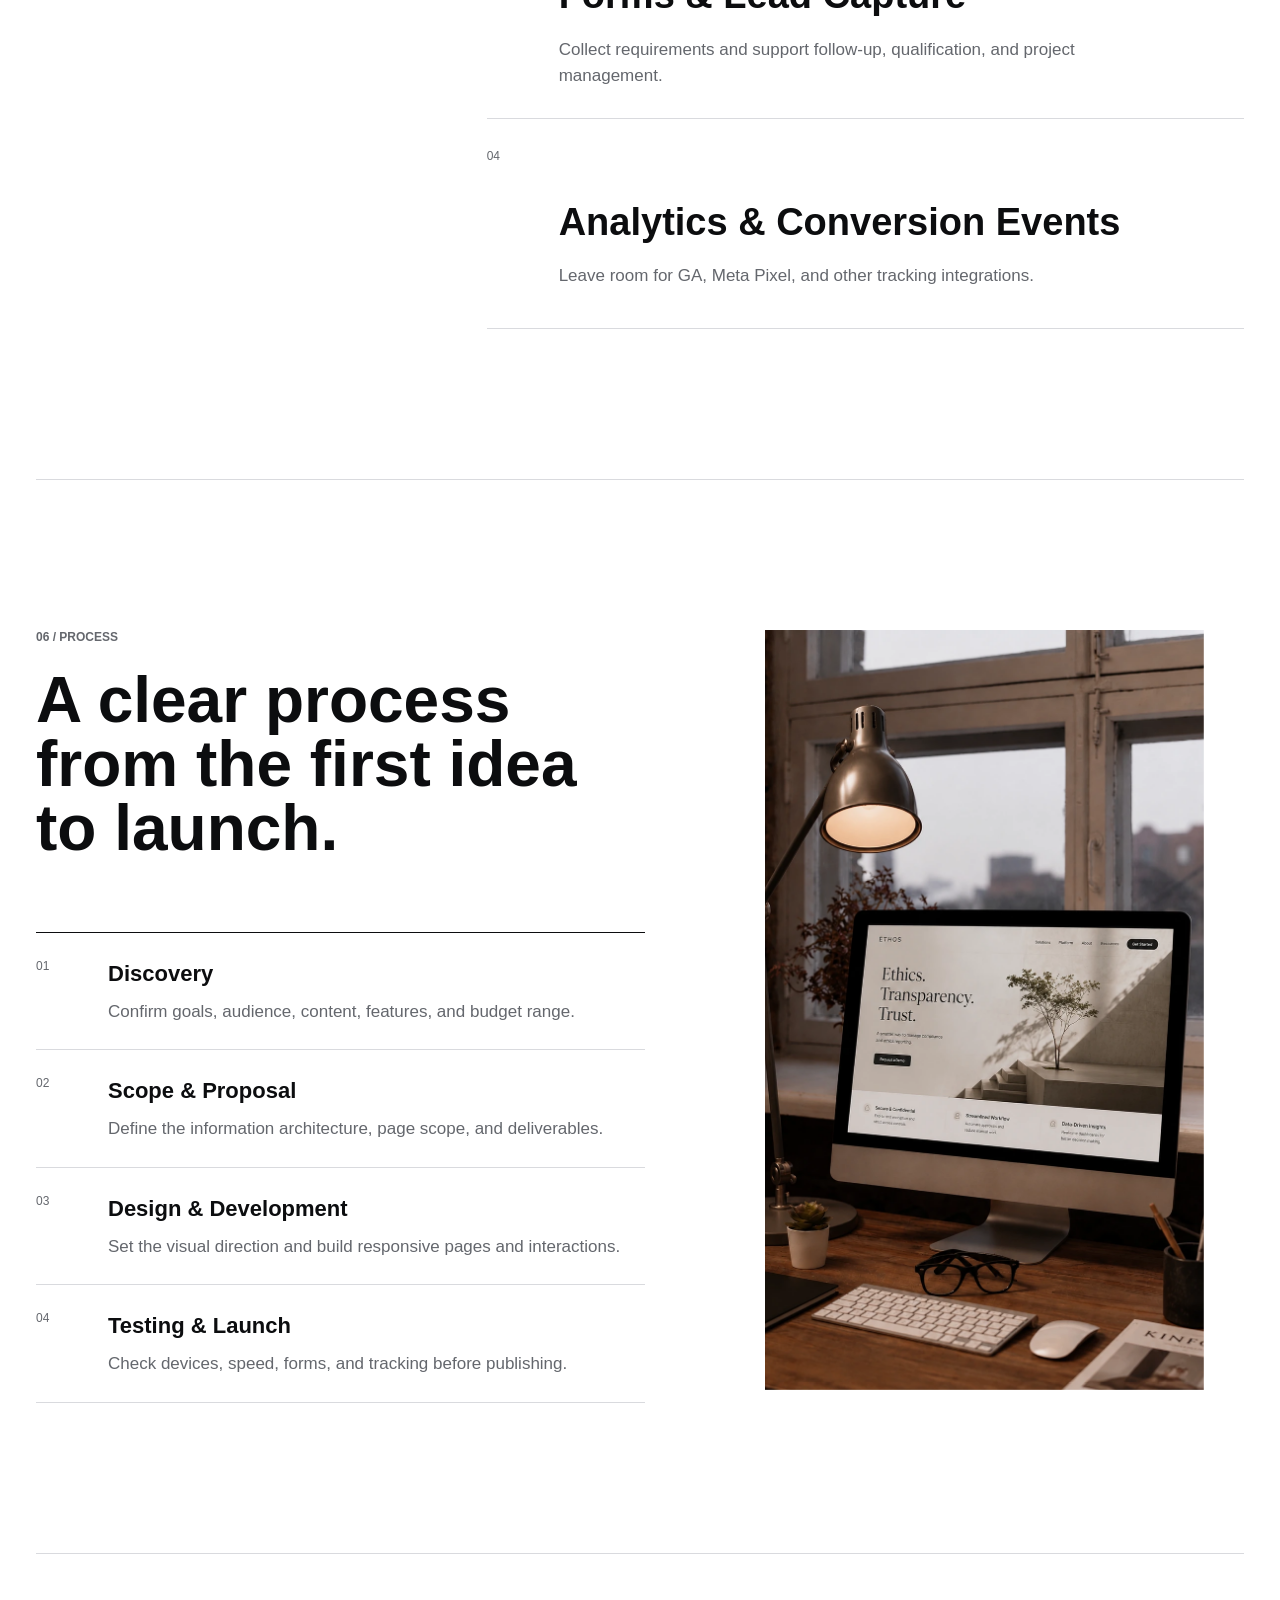
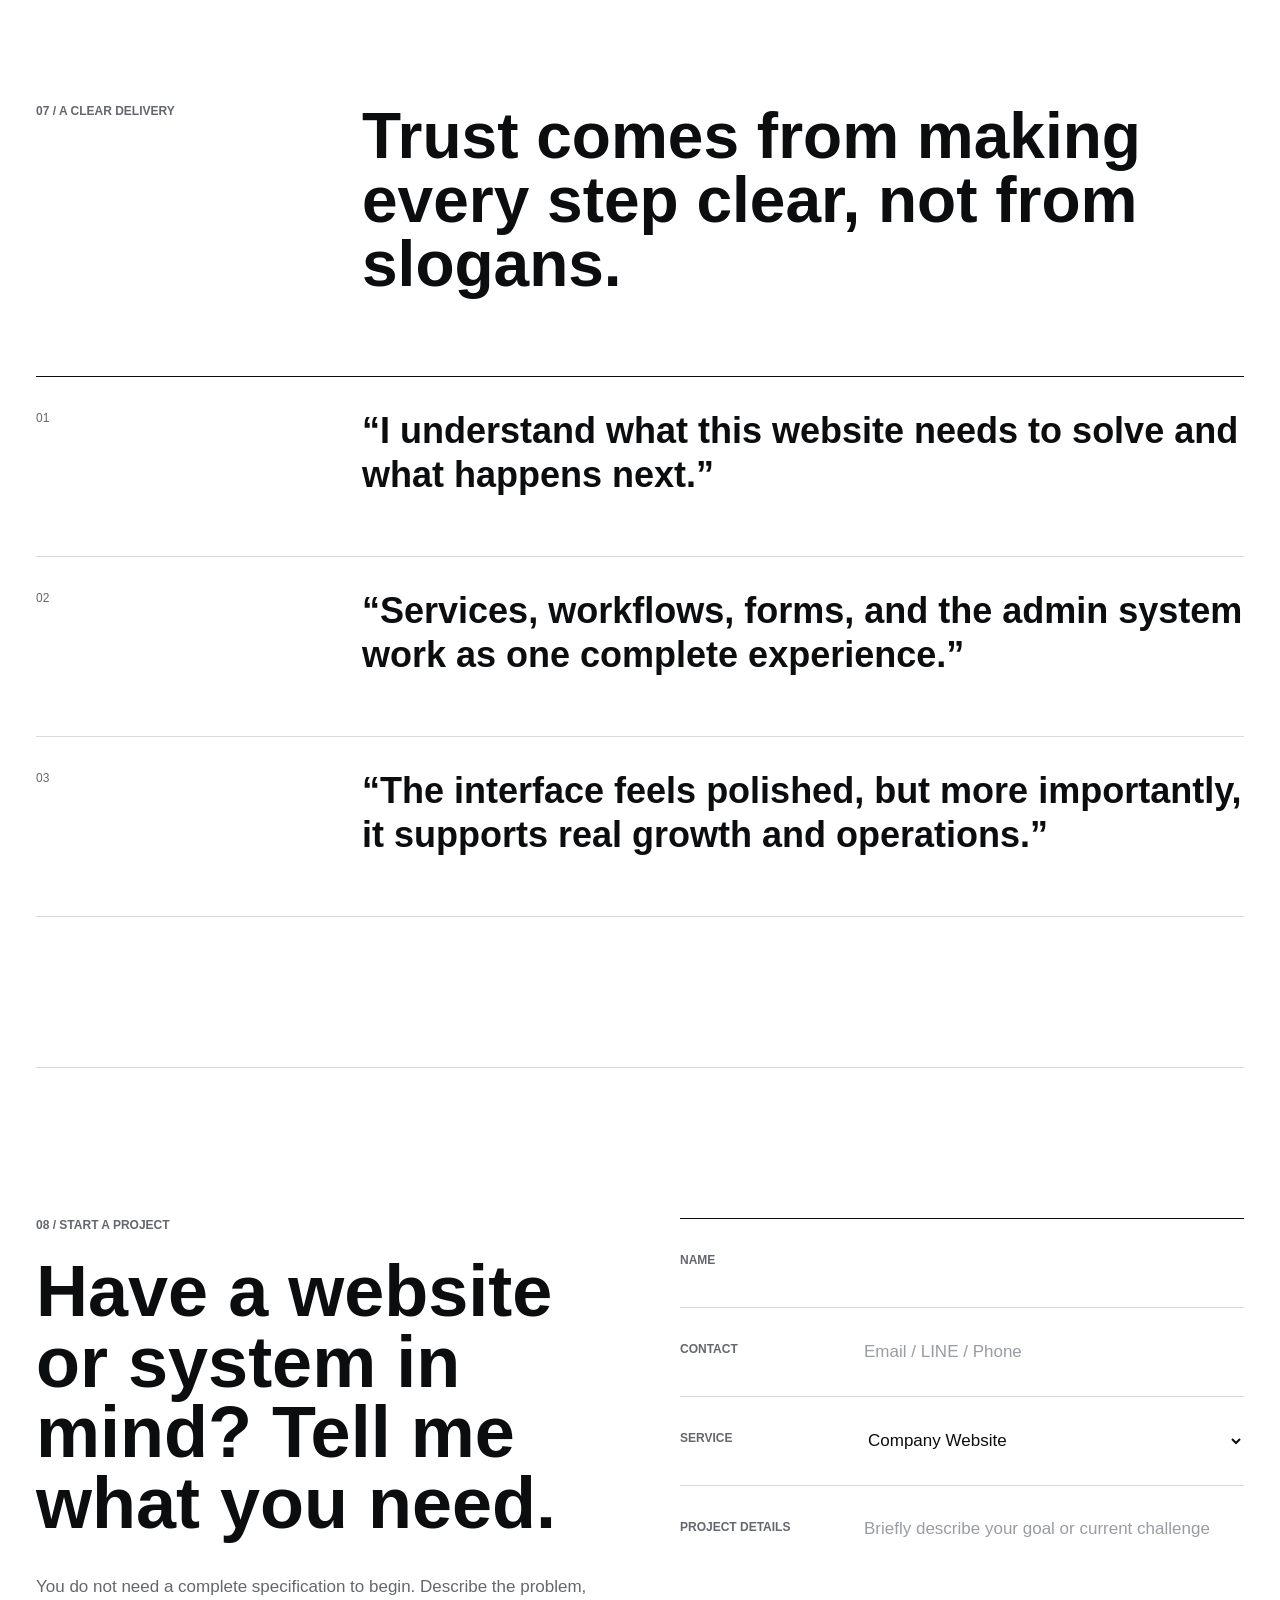
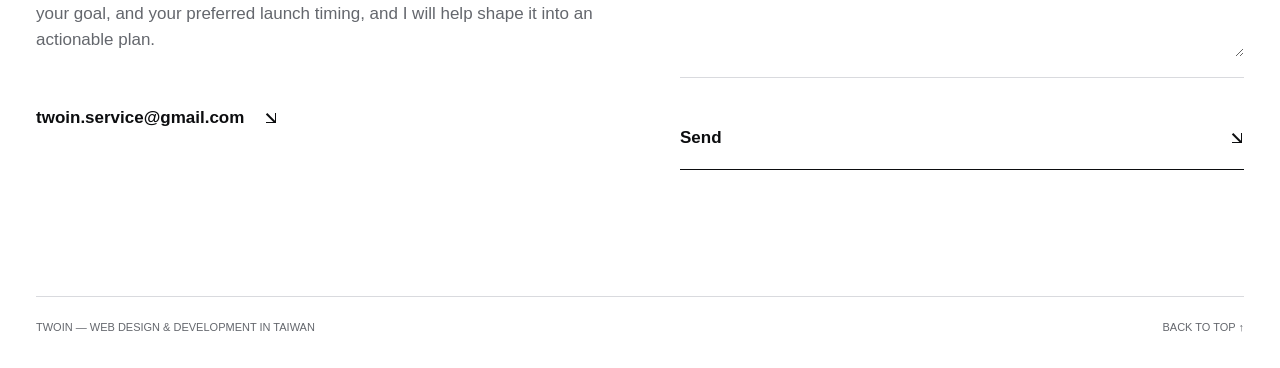
==== commit de5663c9: "Connect contact form to Resend worker" ====
--- a/en/index.html
+++ b/en/index.html
@@ -16,9 +16,9 @@
     <link rel="shortcut icon" href="../assets/design/favicon.png?v=20260813" />
     <link rel="apple-touch-icon" sizes="180x180" href="../assets/design/apple-touch-icon.png?v=20260813" />
     <link rel="preload" as="image" href="../assets/design/home-hero-background-v2.webp?v=20260813" type="image/webp" fetchpriority="high" />
-    <link rel="stylesheet" href="../styles.css?v=20260813-2" />
+    <link rel="stylesheet" href="../styles.css?v=20260813-3" />
     <noscript><style>.reveal{opacity:1;transform:none}</style></noscript>
-    <script src="../app.js?v=20260813-3" defer></script>
+    <script src="../app.js?v=20260813-4" defer></script>
   </head>
   <body>
     <a class="skip-link" href="#main">Skip to main content</a>
@@ -240,7 +240,8 @@
           <a class="contact-mail" href="https://mail.google.com/mail/?view=cm&amp;fs=1&amp;to=twoin.service@gmail.com" target="_blank" rel="noopener noreferrer">twoin.service@gmail.com <span aria-hidden="true">↗</span></a>
         </div>
 
-        <form class="contact-form" data-contact-form>
+        <form class="contact-form" data-contact-form data-endpoint="https://contact.twoinstudio.com/submit">
+          <input class="form-honeypot" type="text" name="website" tabindex="-1" autocomplete="off" aria-hidden="true" />
           <div class="field-row">
             <label for="name">Name</label>
             <input id="name" type="text" name="name" autocomplete="name" required />
@@ -259,8 +260,8 @@
             <label for="message">Project details</label>
             <textarea id="message" name="message" rows="5" placeholder="Briefly describe your goal or current challenge" required></textarea>
           </div>
-          <button type="submit">Create email draft <span aria-hidden="true">↗</span></button>
-          <p class="form-note" data-form-status aria-live="polite">Submitting opens a Gmail draft. No data is stored on this website.</p>
+          <button type="submit">Send <span aria-hidden="true">↗</span></button>
+          <p class="form-note" data-form-status aria-live="polite"></p>
         </form>
 
         <footer class="site-footer">
--- a/styles.css
+++ b/styles.css
@@ -378,6 +378,7 @@
 .contact-copy > p:not(.section-index) { max-width: 610px; color: var(--muted); }
 .contact-mail { display: inline-flex; min-height: 48px; margin-top: 24px; align-items: center; gap: 20px; font-weight: 700; }
 .contact-form { border-top: 1px solid var(--ink); }
+.form-honeypot { position: absolute !important; left: -10000px !important; width: 1px !important; height: 1px !important; opacity: 0 !important; }
 .field-row { display: grid; grid-template-columns: 160px 1fr; gap: 24px; padding: 20px 0; border-bottom: 1px solid var(--line); }
 .field-row label { padding-top: 12px; color: var(--muted); font-size: 12px; font-weight: 700; text-transform: uppercase; }
 .field-row input, .field-row select, .field-row textarea {
@@ -409,6 +410,7 @@
 }
 .contact-form button:hover { color: var(--accent); border-color: var(--accent); }
 .form-note { margin-top: 14px; color: var(--muted); font-size: 12px; }
+.form-note:empty { display: none; }
 .site-footer { grid-column: 1 / -1; padding-top: 22px; display: flex; justify-content: space-between; gap: 24px; border-top: 1px solid var(--line); color: var(--muted); font-size: 11px; text-transform: uppercase; }
 .site-footer p { margin: 0; }
 
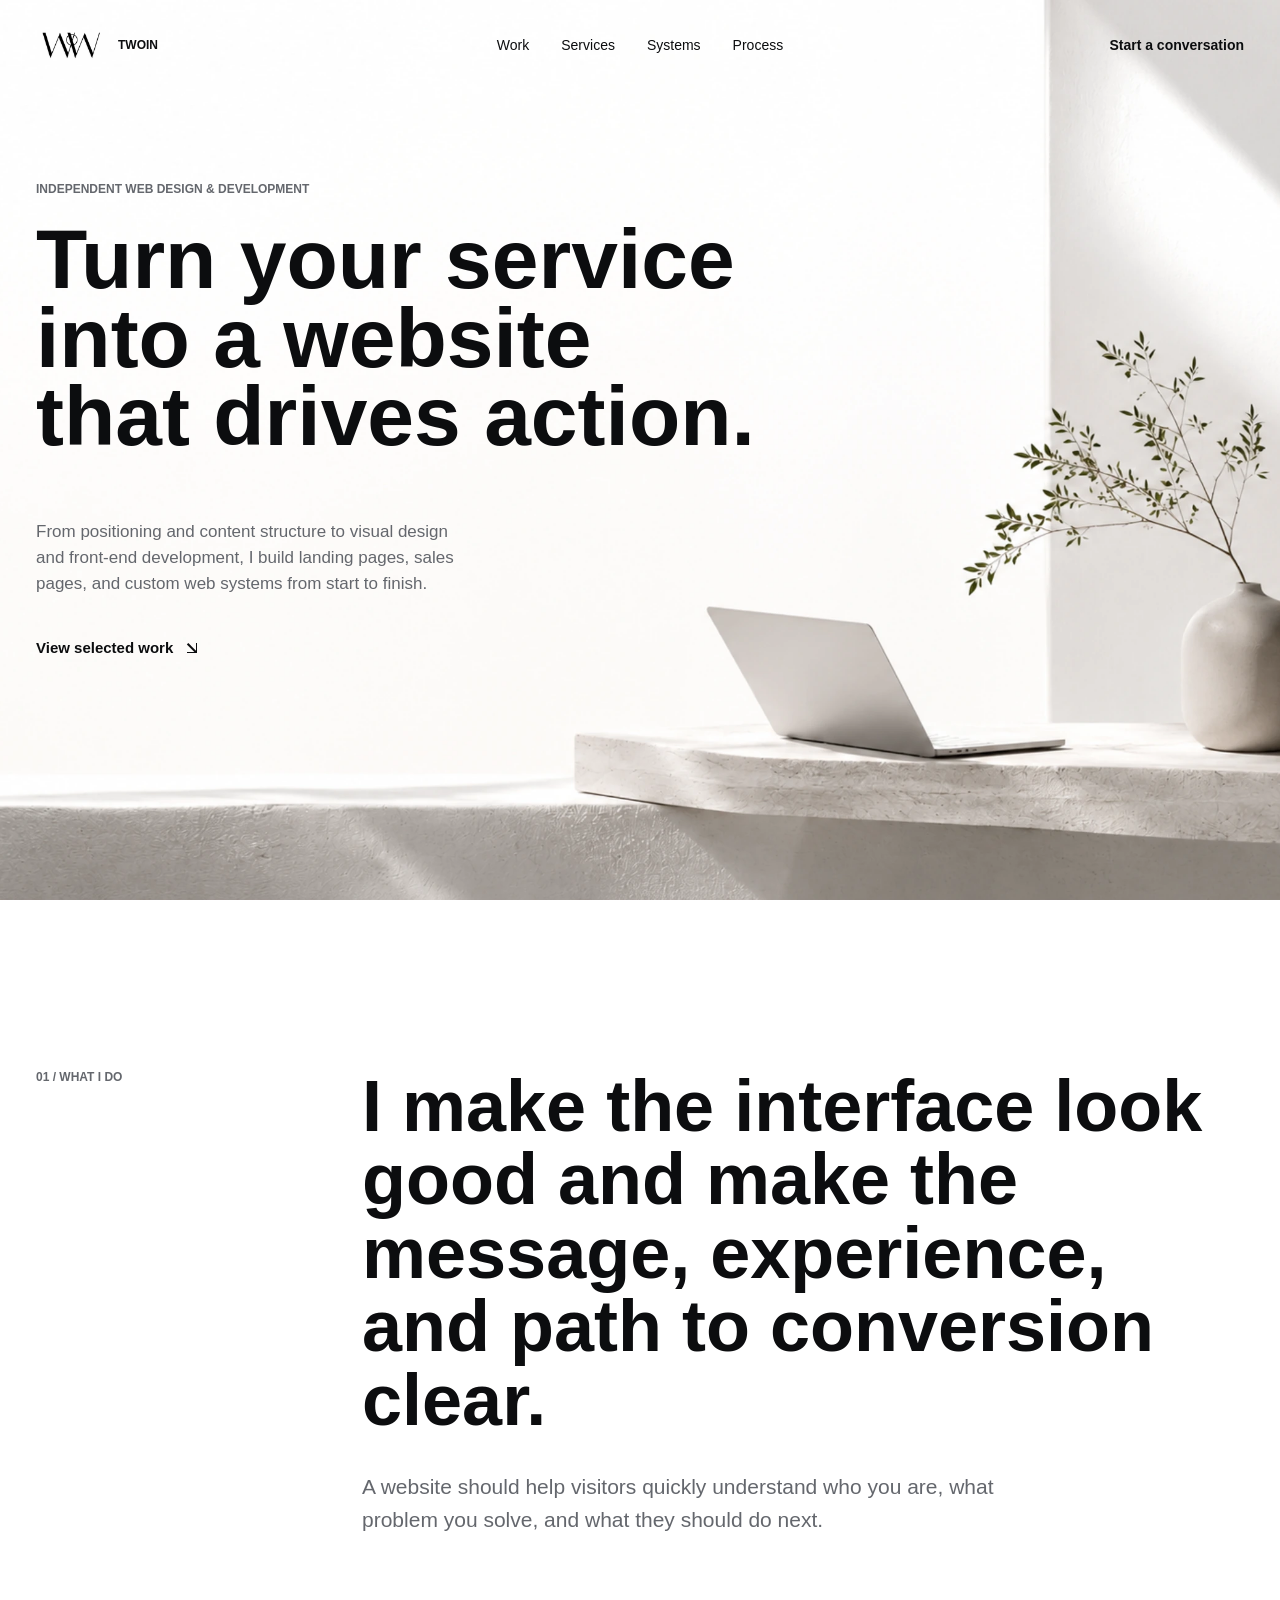
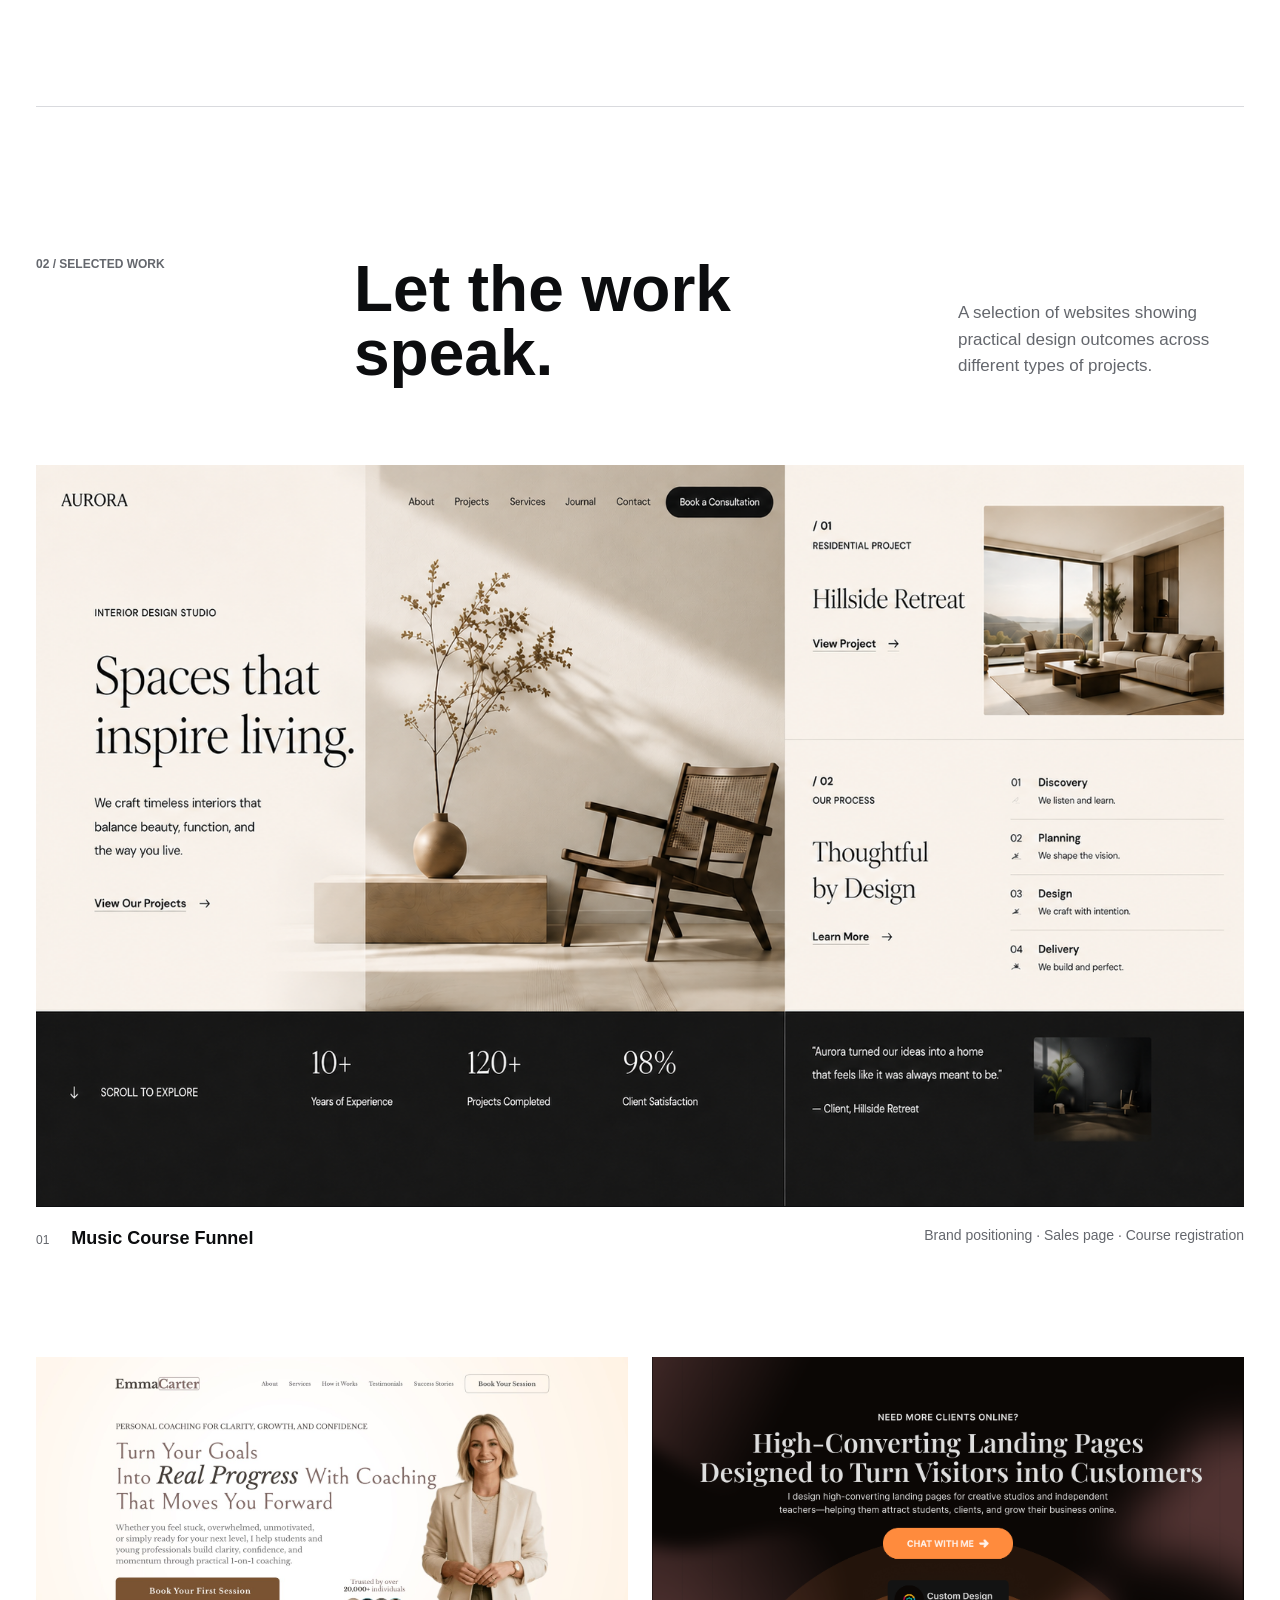
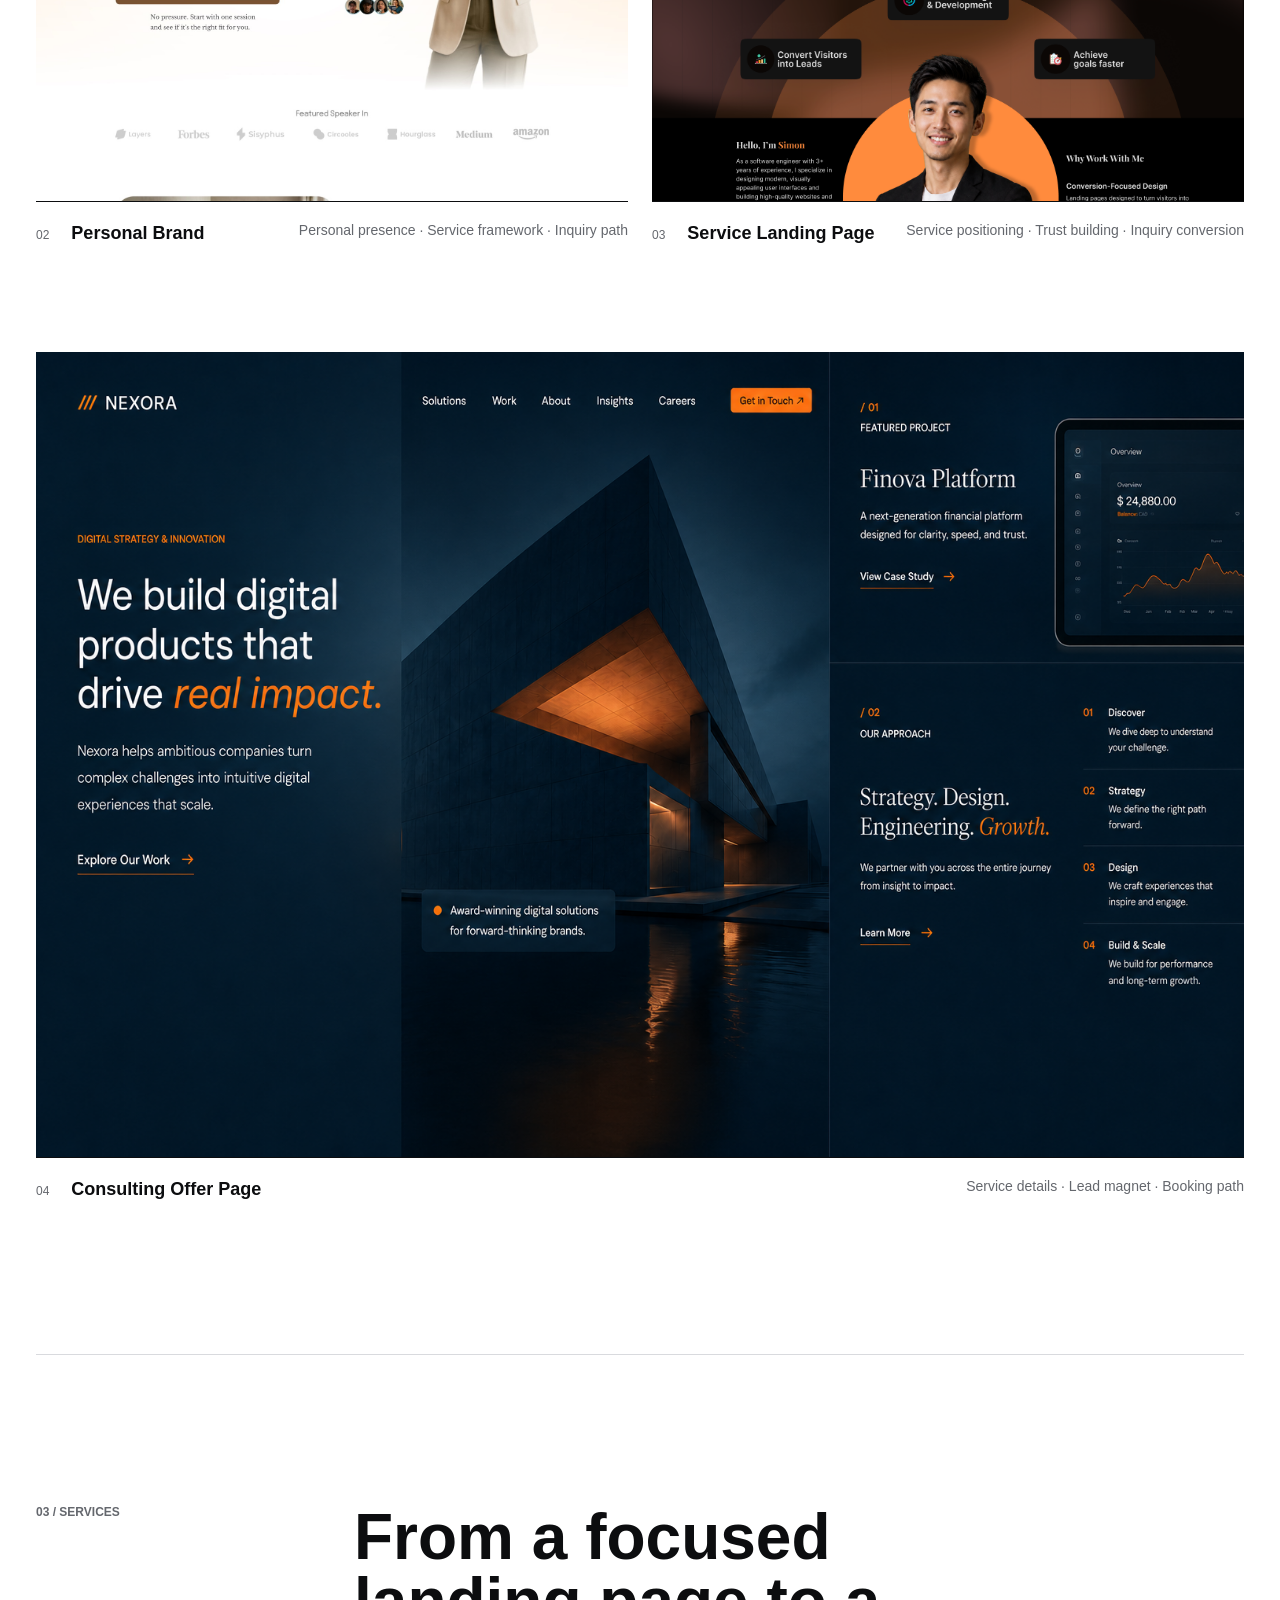
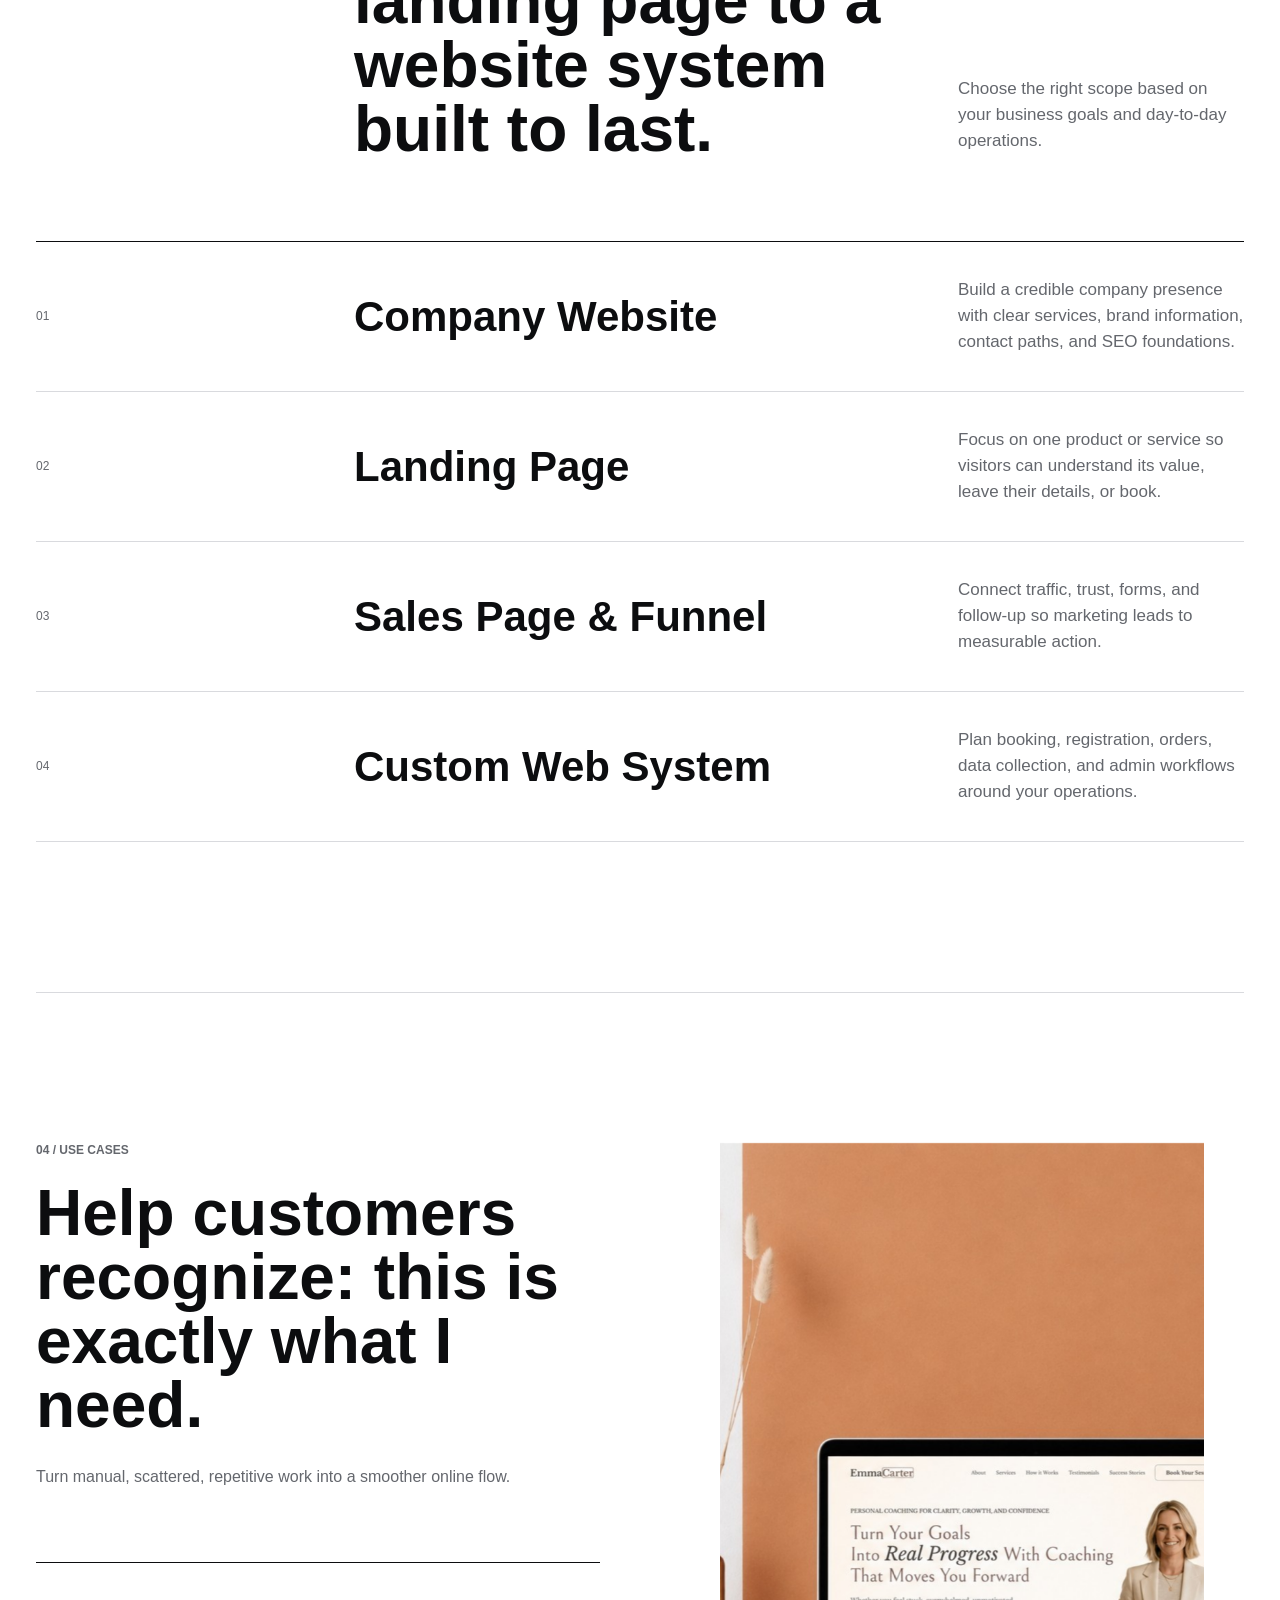
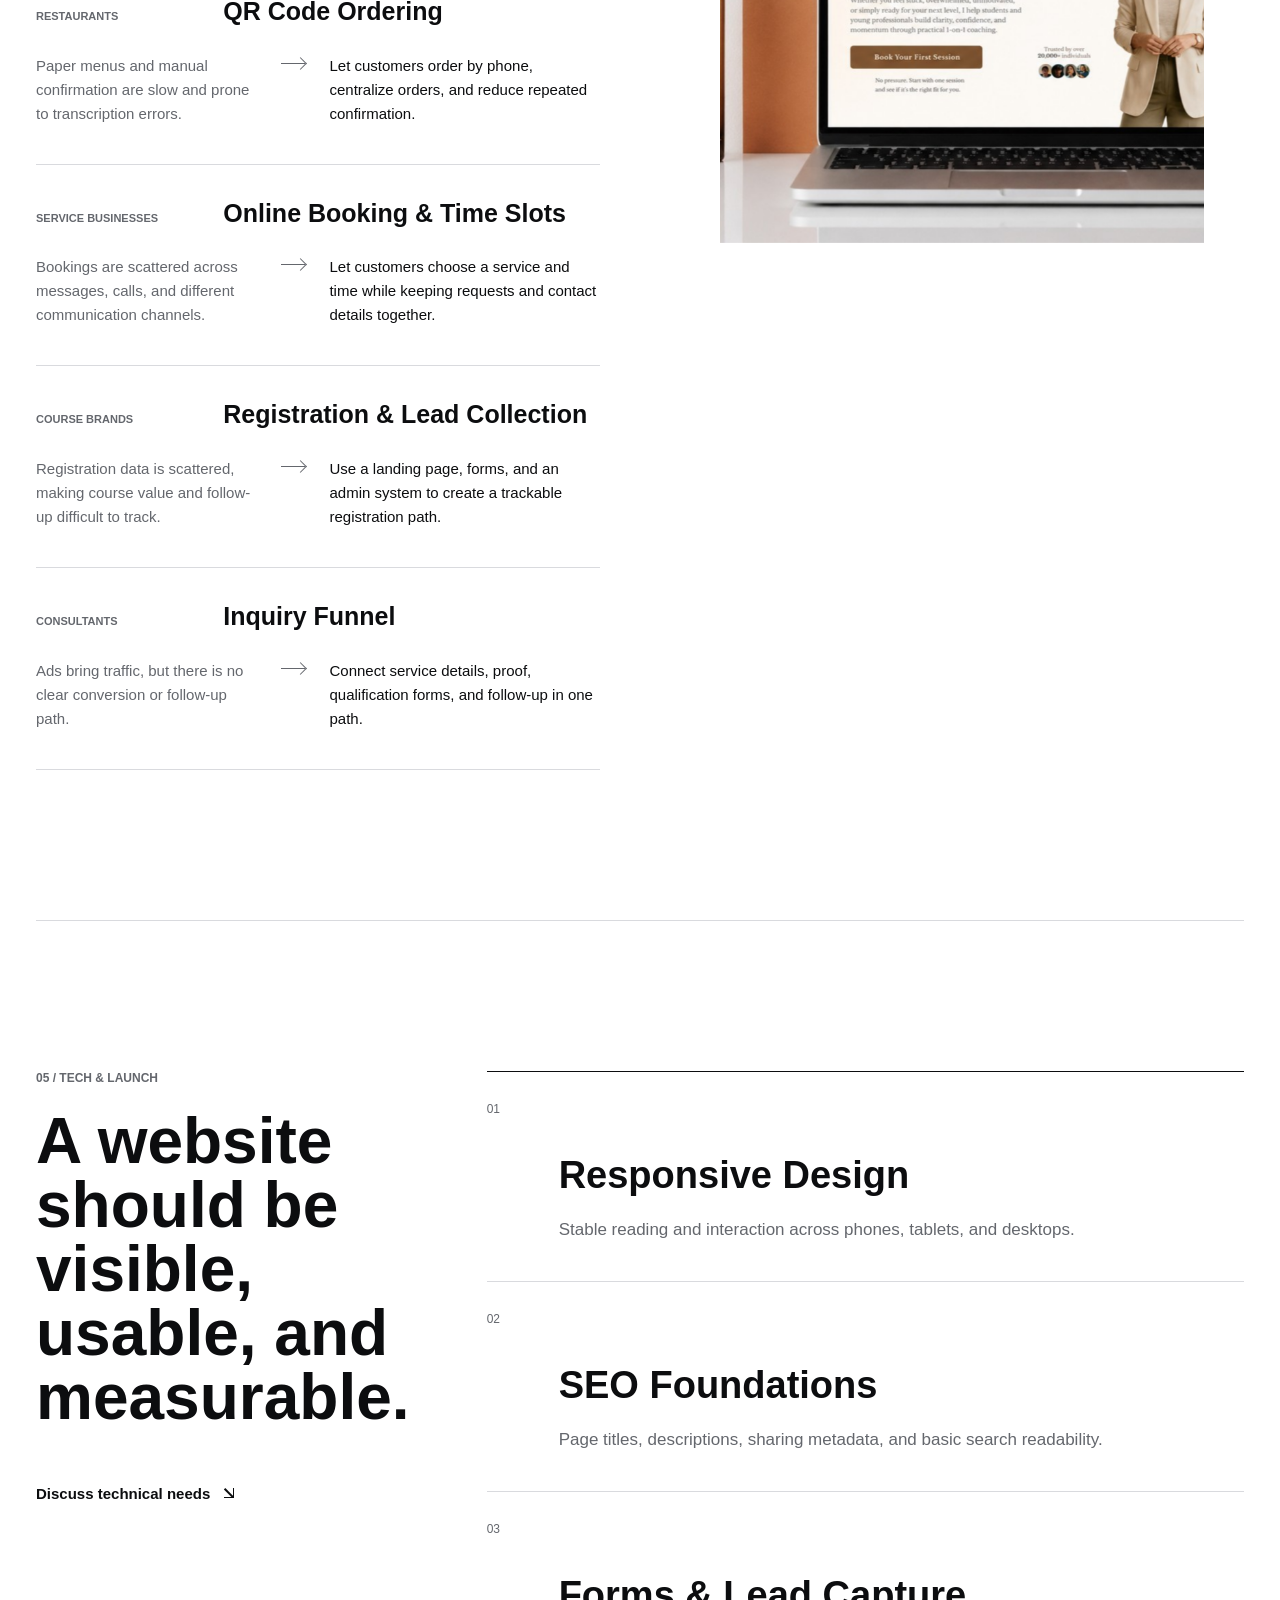
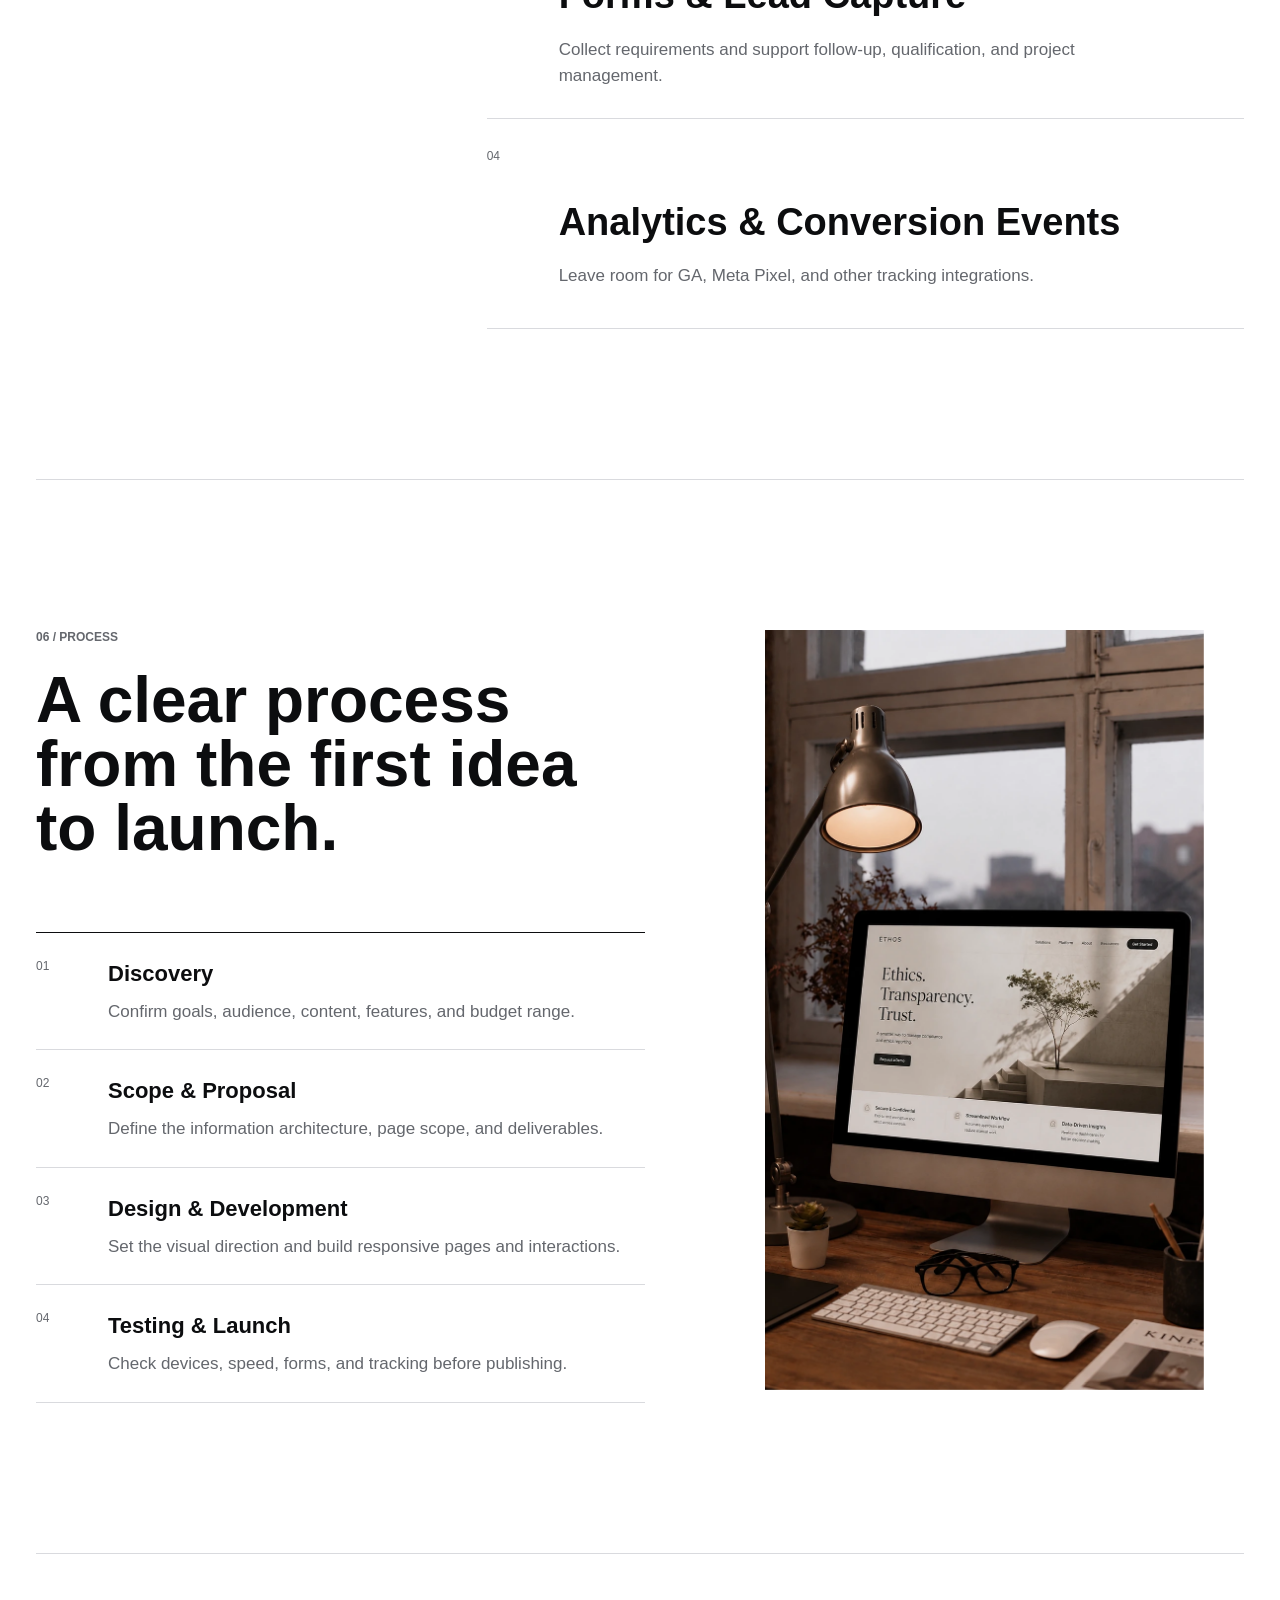
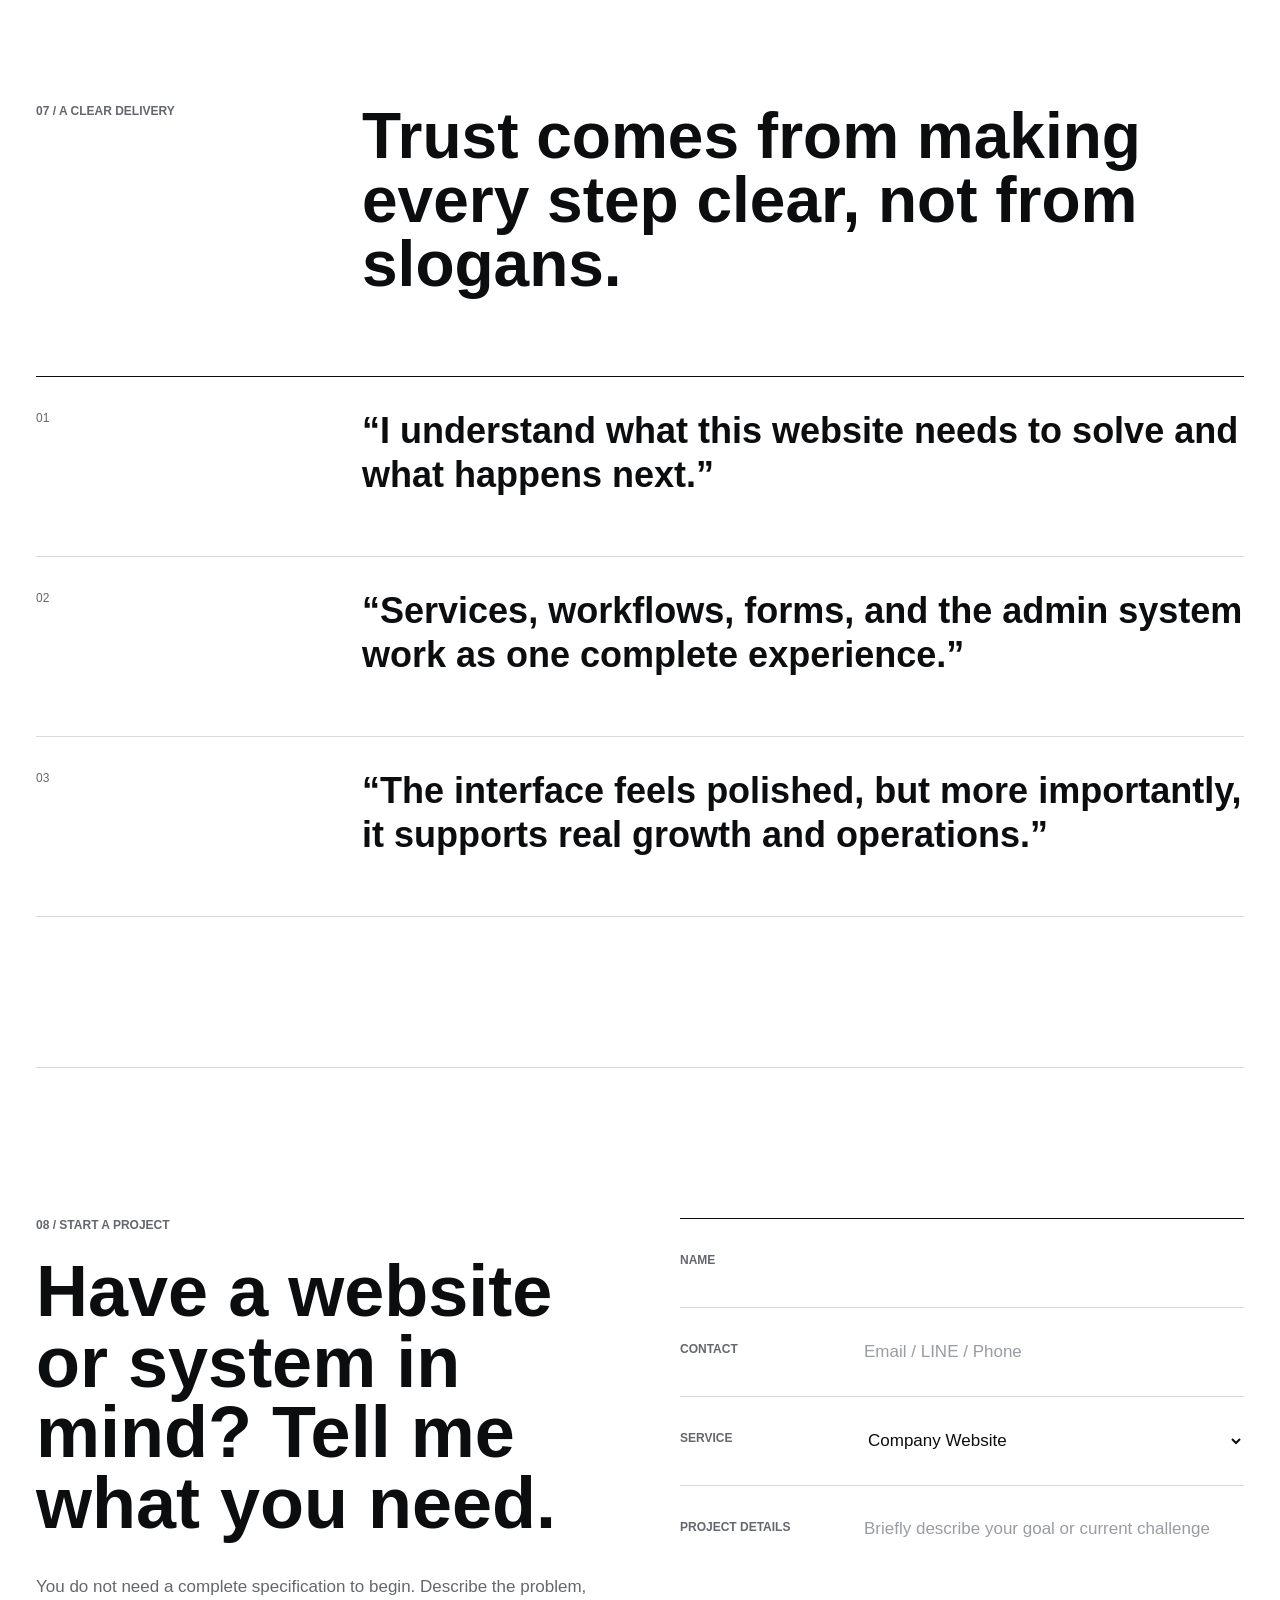
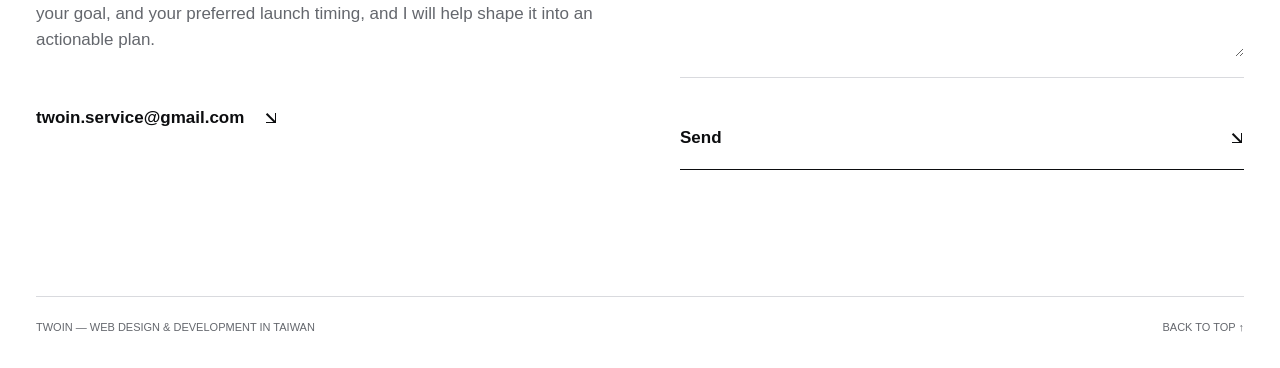
==== commit ae707794: "Add contact form success dialog" ====
--- a/en/index.html
+++ b/en/index.html
@@ -16,9 +16,9 @@
     <link rel="shortcut icon" href="../assets/design/favicon.png?v=20260813" />
     <link rel="apple-touch-icon" sizes="180x180" href="../assets/design/apple-touch-icon.png?v=20260813" />
     <link rel="preload" as="image" href="../assets/design/home-hero-background-v2.webp?v=20260813" type="image/webp" fetchpriority="high" />
-    <link rel="stylesheet" href="../styles.css?v=20260813-3" />
+    <link rel="stylesheet" href="../styles.css?v=20260813-4" />
     <noscript><style>.reveal{opacity:1;transform:none}</style></noscript>
-    <script src="../app.js?v=20260813-4" defer></script>
+    <script src="../app.js?v=20260813-5" defer></script>
   </head>
   <body>
     <a class="skip-link" href="#main">Skip to main content</a>
@@ -269,6 +269,14 @@
           <a href="#top">Back to top ↑</a>
         </footer>
       </section>
+
+      <dialog class="success-dialog" data-success-dialog aria-labelledby="success-dialog-title">
+        <div class="success-dialog-mark" aria-hidden="true">✓</div>
+        <p class="section-index">Message sent</p>
+        <h2 id="success-dialog-title">Successfully sent</h2>
+        <p>Thank you for reaching out. We have received your inquiry and will reply using the contact details you provided.</p>
+        <button type="button" data-dialog-close>Done</button>
+      </dialog>
     </main>
   </body>
 </html>
--- a/styles.css
+++ b/styles.css
@@ -411,6 +411,40 @@
 .contact-form button:hover { color: var(--accent); border-color: var(--accent); }
 .form-note { margin-top: 14px; color: var(--muted); font-size: 12px; }
 .form-note:empty { display: none; }
+.success-dialog {
+  width: min(520px, calc(100% - 40px));
+  padding: 42px;
+  border: 1px solid var(--ink);
+  border-radius: 0;
+  background: var(--paper);
+  color: var(--ink);
+  box-shadow: 0 24px 80px rgba(12, 13, 15, 0.18);
+}
+.success-dialog::backdrop { background: rgba(12, 13, 15, 0.32); backdrop-filter: blur(4px); }
+.success-dialog-mark {
+  width: 48px;
+  height: 48px;
+  margin-bottom: 34px;
+  display: grid;
+  place-items: center;
+  border: 1px solid var(--ink);
+  border-radius: 50%;
+  font-size: 22px;
+}
+.success-dialog .section-index { margin-bottom: 14px; }
+.success-dialog h2 { margin-bottom: 18px; font-size: 42px; line-height: 1.05; }
+.success-dialog > p:last-of-type { margin-bottom: 32px; color: var(--muted); line-height: 1.65; }
+.success-dialog button {
+  width: 100%;
+  min-height: 52px;
+  border: 1px solid var(--ink);
+  border-radius: 0;
+  background: var(--ink);
+  color: var(--paper);
+  font-weight: 700;
+  cursor: pointer;
+}
+.success-dialog button:hover { background: var(--paper); color: var(--ink); }
 .site-footer { grid-column: 1 / -1; padding-top: 22px; display: flex; justify-content: space-between; gap: 24px; border-top: 1px solid var(--line); color: var(--muted); font-size: 11px; text-transform: uppercase; }
 .site-footer p { margin: 0; }
 
@@ -553,6 +587,9 @@
   .field-row { grid-template-columns: 1fr; gap: 2px; }
   .field-row label { padding-top: 0; }
   .contact-form button { min-height: 58px; }
+  .success-dialog { padding: 30px 24px 24px; }
+  .success-dialog-mark { width: 42px; height: 42px; margin-bottom: 28px; }
+  .success-dialog h2 { font-size: 32px; }
   .site-footer { padding-top: 18px; flex-direction: column; gap: 10px; }
 }
 
